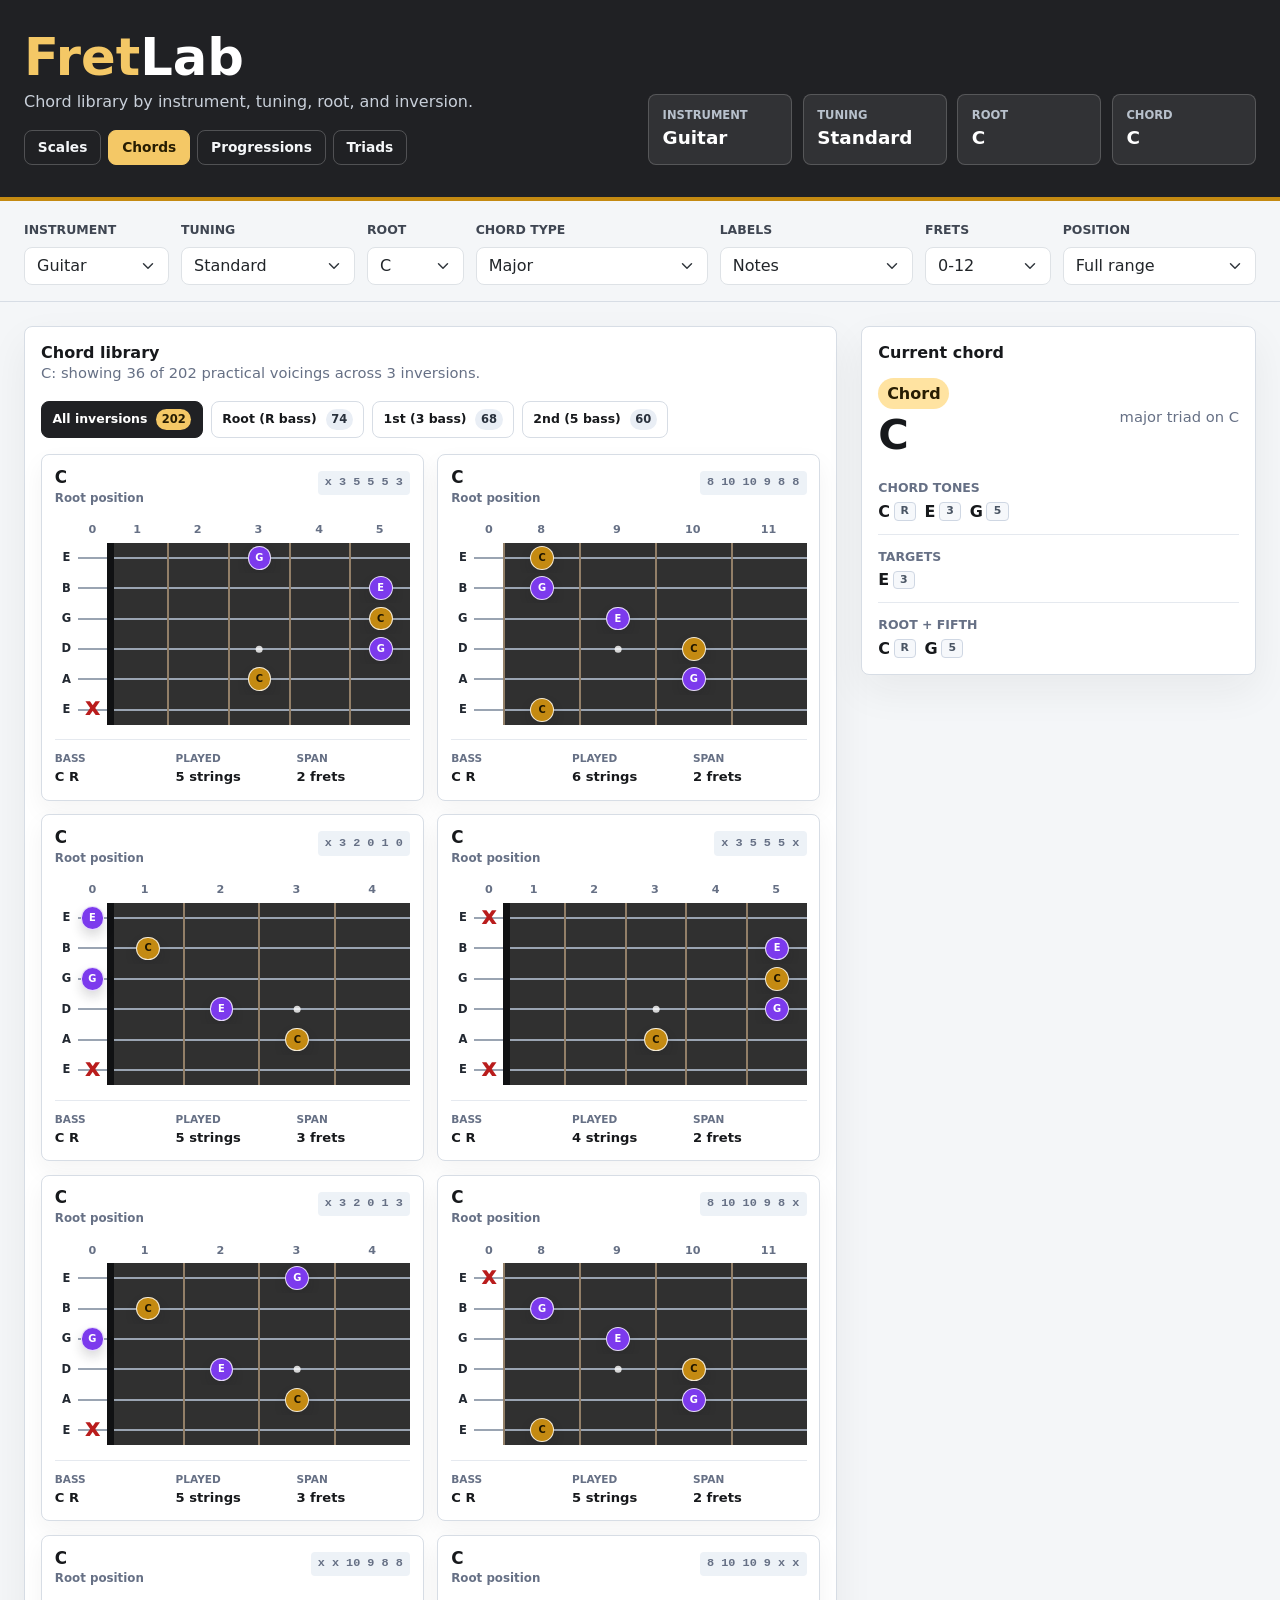
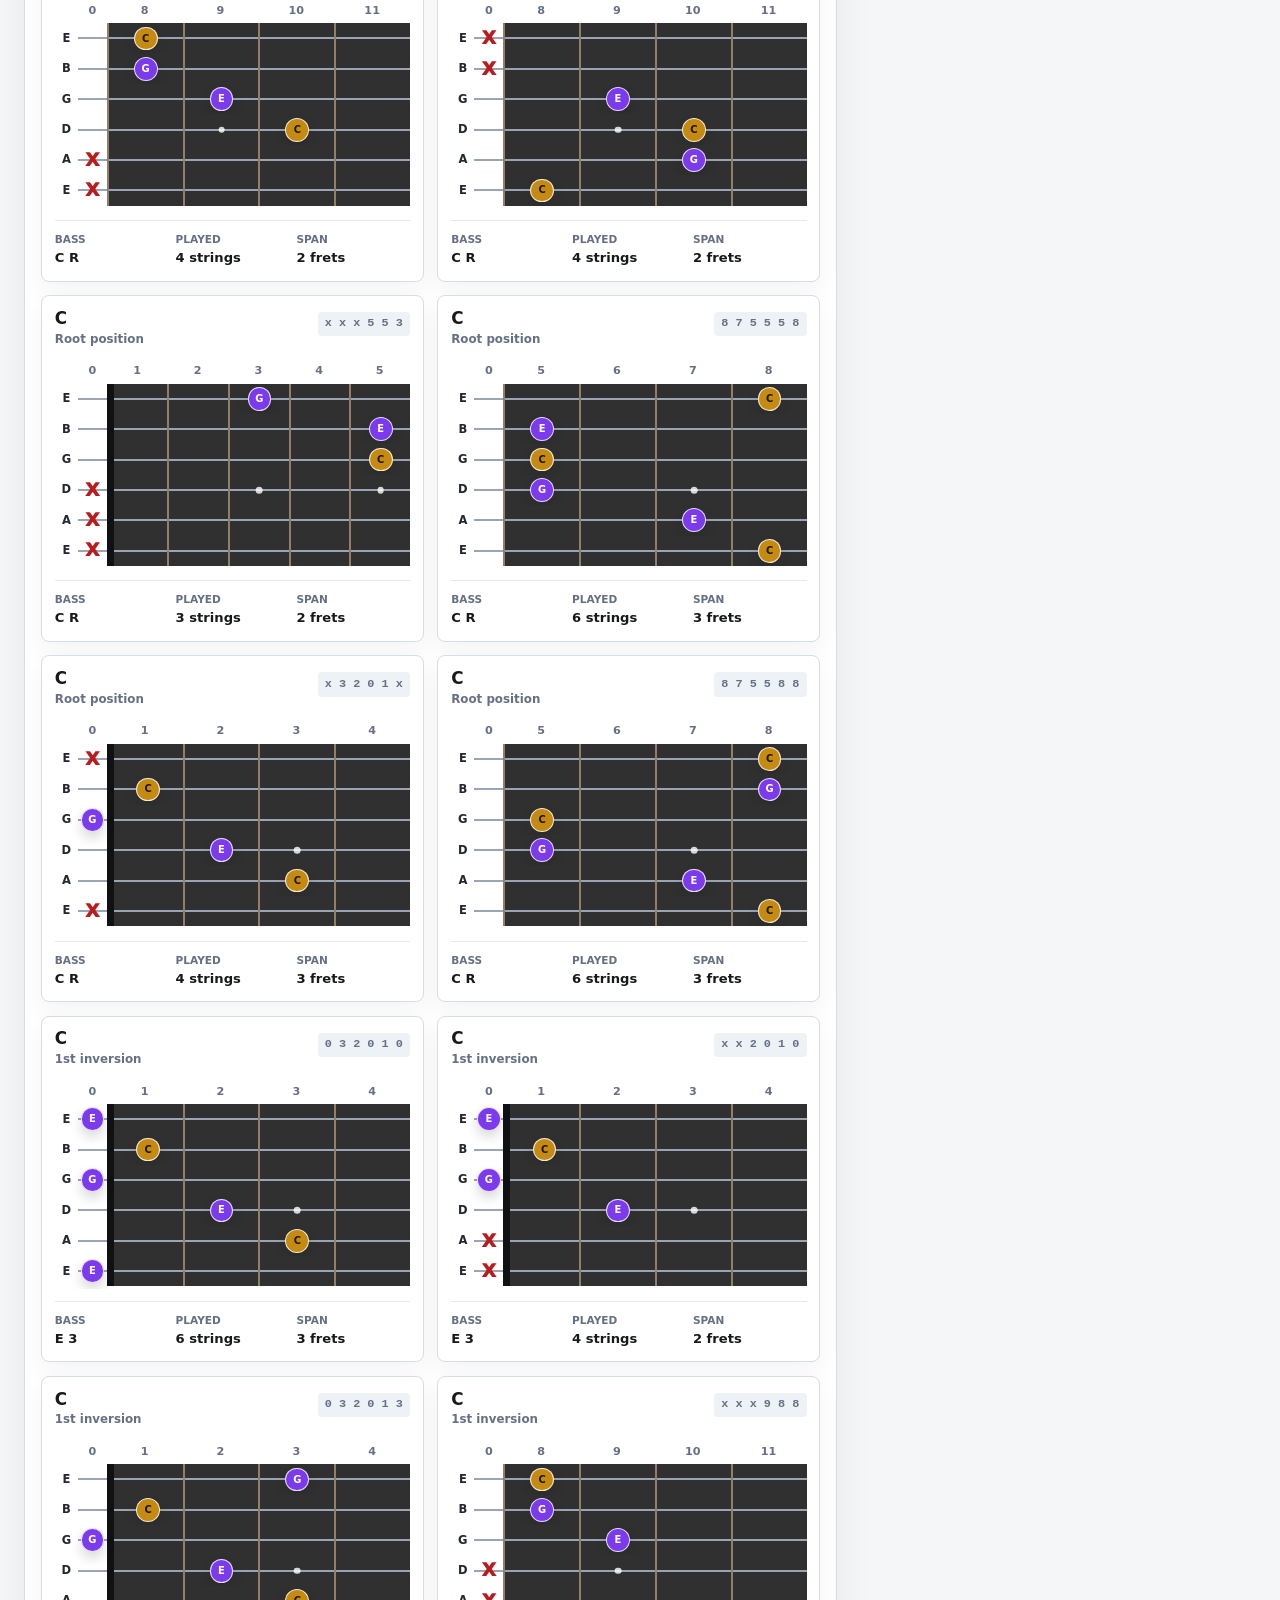
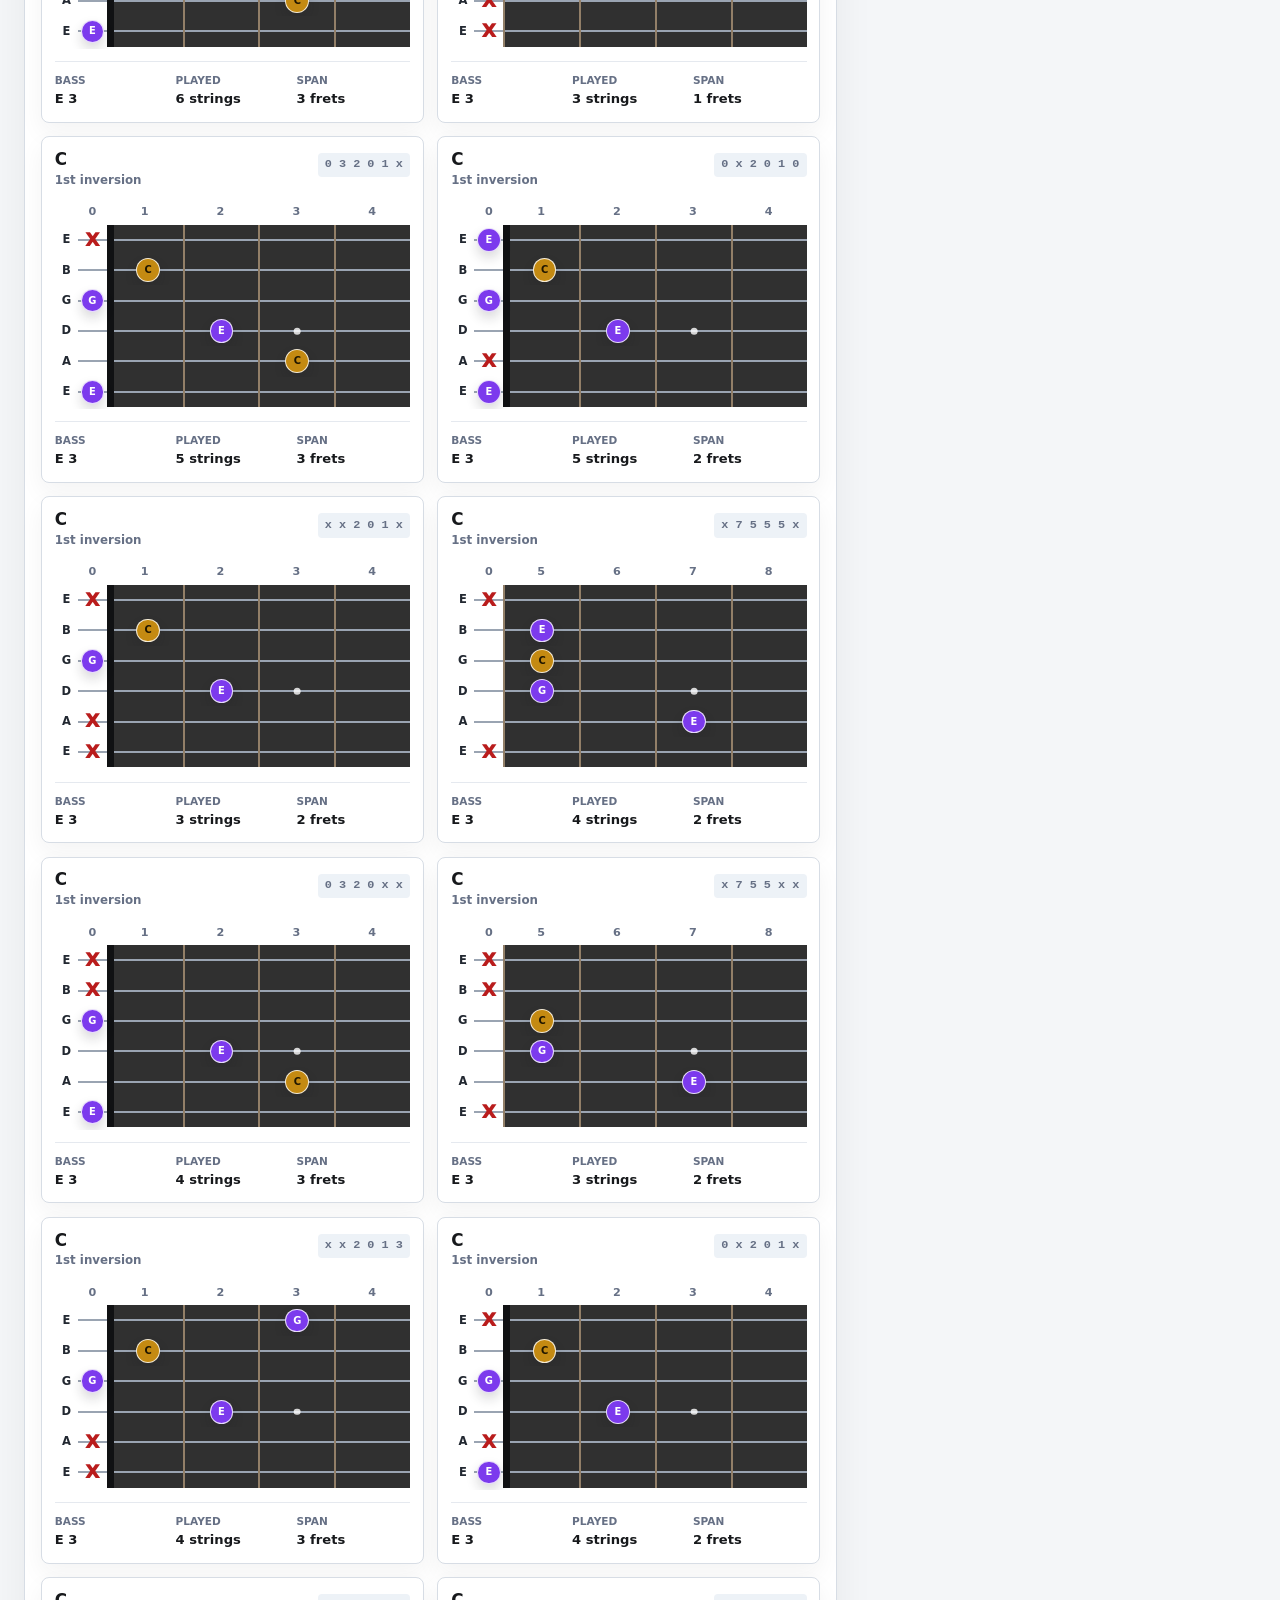
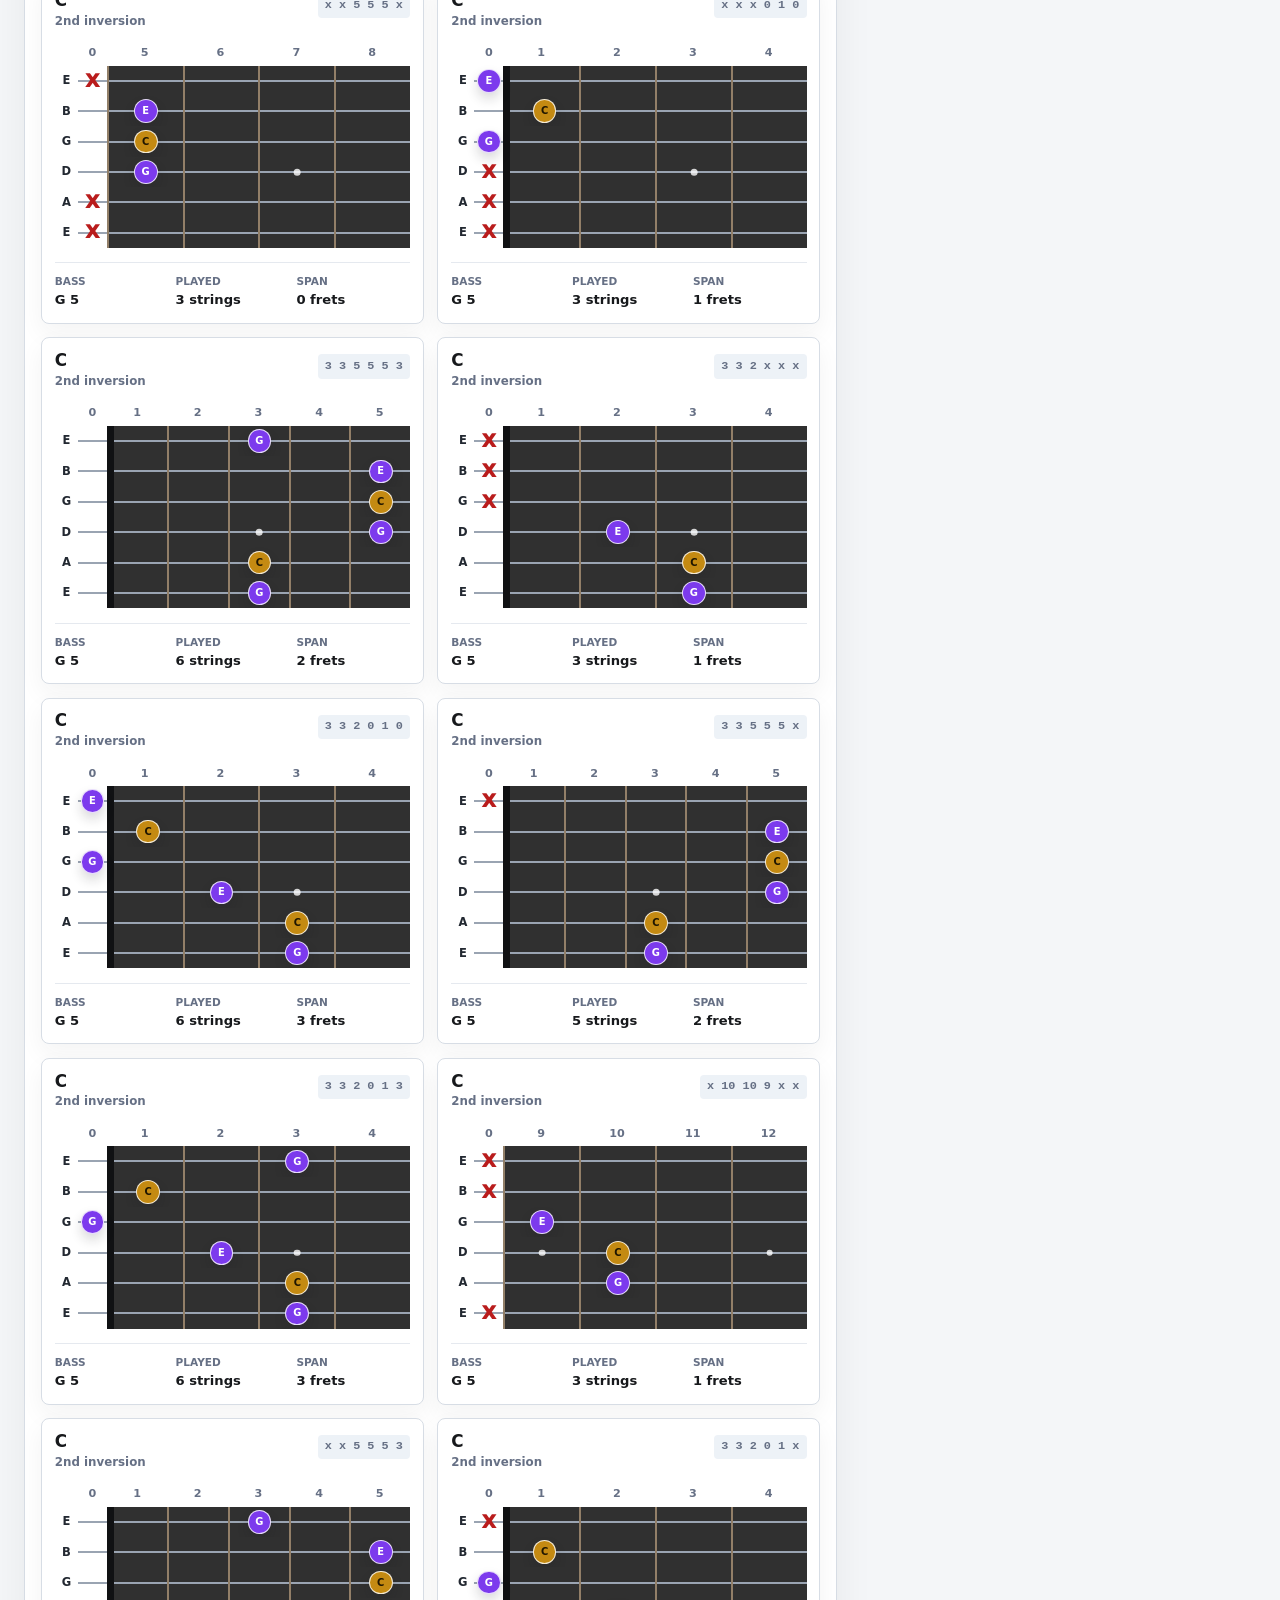
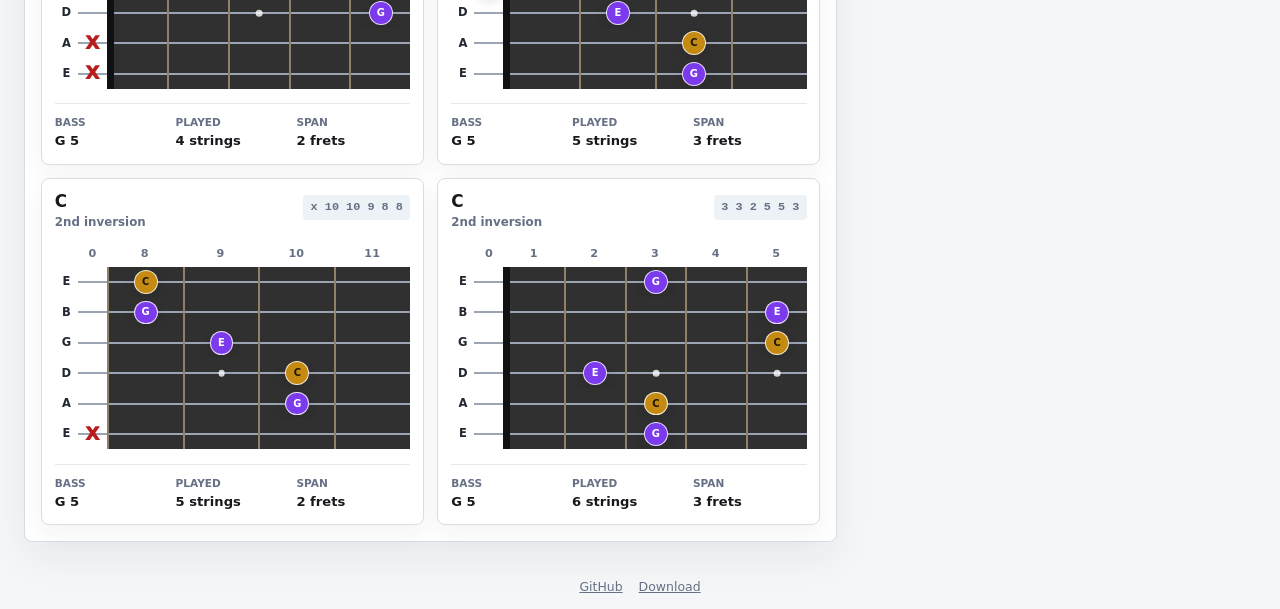
==== chords.html @ 46b72df5 "footers" ====
<!doctype html>
<html lang="en">
  <head>
    <meta charset="utf-8">
    <meta name="viewport" content="width=device-width, initial-scale=1">
    <title>FretLab - Chords</title>
    <link href="assets/bootstrap.min.css" rel="stylesheet">
    <link href="assets/app.css" rel="stylesheet">
  </head>
  <body data-tool="chords">
    <main class="app-shell">
      <header class="app-header">
        <div class="container-fluid px-3 px-lg-4">
          <div class="d-flex flex-column flex-lg-row align-items-lg-end justify-content-between gap-3">
            <div>
              <h1 class="app-title mb-2"><span class="title-accent">Fret</span>Lab</h1>
              <p class="app-subtitle mb-3">Chord library by instrument, tuning, root, and inversion.</p>
              <nav class="tool-nav" aria-label="FretLab tools">
                <a class="tool-nav-link" href="index.html">Scales</a>
                <a class="tool-nav-link is-active" href="chords.html">Chords</a>
                <a class="tool-nav-link" href="progressions.html">Progressions</a>
                <a class="tool-nav-link" href="triads.html">Triads</a>
              </nav>
            </div>
            <div class="session-strip session-strip--chords" aria-label="Current session">
              <div>
                <span class="session-label">Instrument</span>
                <strong id="sessionInstrument">Guitar</strong>
              </div>
              <div>
                <span class="session-label">Tuning</span>
                <strong id="sessionTuning">Standard</strong>
              </div>
              <div>
                <span class="session-label">Root</span>
                <strong id="sessionKey">C</strong>
              </div>
              <div>
                <span class="session-label">Chord</span>
                <strong id="sessionChord">C</strong>
              </div>
            </div>
          </div>
        </div>
      </header>

      <section class="control-bar">
        <div class="container-fluid px-3 px-lg-4">
          <div class="controls-grid">
            <div class="control-field">
              <label for="instrumentSelect" class="form-label">Instrument</label>
              <select id="instrumentSelect" class="form-select"></select>
            </div>
            <div class="control-field">
              <label for="tuningSelect" class="form-label">Tuning</label>
              <select id="tuningSelect" class="form-select"></select>
            </div>
            <div class="control-field">
              <label for="keySelect" class="form-label">Root</label>
              <select id="keySelect" class="form-select"></select>
            </div>
            <div class="control-field control-field--wide">
              <label for="chordQualitySelect" class="form-label">Chord type</label>
              <select id="chordQualitySelect" class="form-select"></select>
            </div>
            <div class="control-field">
              <label for="labelMode" class="form-label">Labels</label>
              <select id="labelMode" class="form-select">
                <option value="notes">Notes</option>
                <option value="intervals">Intervals</option>
              </select>
            </div>
            <div class="control-field">
              <label for="fretCount" class="form-label">Frets</label>
              <select id="fretCount" class="form-select">
                <option value="12">0-12</option>
                <option value="15">0-15</option>
                <option value="17">0-17</option>
                <option value="20">0-20</option>
                <option value="24">0-24</option>
              </select>
            </div>
            <div class="control-field control-field--position">
              <label for="positionSelect" class="form-label">Position</label>
              <select id="positionSelect" class="form-select"></select>
            </div>
          </div>
        </div>
      </section>

      <section class="container-fluid px-3 px-lg-4 py-4">
        <div class="row g-4">
          <div class="col-12 col-xl-8">
            <section class="panel" aria-labelledby="chordLibraryTitle">
              <div class="panel-heading">
                <div>
                  <h2 id="chordLibraryTitle" class="panel-title">Chord library</h2>
                  <p id="chordLibrarySummary" class="panel-copy mb-0"></p>
                </div>
              </div>
              <div id="chordInversionFilters" class="chord-inversion-filters" aria-label="Inversion filter"></div>
              <div id="chordLibraryGrid" class="chord-library-grid"></div>
              <p id="chordLibraryEmpty" class="empty-state mb-0" hidden>No practical voicings found for this selection.</p>
            </section>
          </div>

          <div class="col-12 col-xl-4">
            <section class="panel" aria-labelledby="currentChordTitle">
              <div class="panel-heading">
                <div>
                  <h2 id="currentChordTitle" class="panel-title">Current chord</h2>
                </div>
              </div>
              <div class="current-chord">
                <div>
                  <span id="currentRoman" class="roman-badge">Chord</span>
                  <strong id="currentChordName">C</strong>
                </div>
                <p id="currentChordFunction" class="panel-copy mb-0"></p>
              </div>
              <div class="detail-list mt-4">
                <div>
                  <span>Chord tones</span>
                  <strong id="chordToneList"></strong>
                </div>
                <div>
                  <span>Targets</span>
                  <strong id="targetNoteList"></strong>
                </div>
                <div>
                  <span>Root + fifth</span>
                  <strong id="rootFifthList"></strong>
                </div>
              </div>
            </section>
          </div>
        </div>
      </section>

      <footer class="app-footer">
        <a href="https://github.com/simoz/fretlab">GitHub</a>
        <a href="https://github.com/simoz/fretlab/archive/refs/heads/main.zip" download>Download</a>
      </footer>
    </main>

    <script src="assets/data.js" defer></script>
    <script src="assets/app.js" defer></script>
  </body>
</html>
---- assets/app.css ----
:root {
  --app-bg: #f4f6f8;
  --panel-bg: #ffffff;
  --ink: #17191c;
  --muted: #667085;
  --line: #d7dde5;
  --header: #202124;
  --scale-major: #166534;
  --natural-minor: #6d28d9;
  --harmonic-minor: #be185d;
  --melodic-minor: #0369a1;
  --major: #0f766e;
  --minor: #b9472f;
  --arpeggio: #7c3aed;
  --triad: #0f5f8f;
  --guide: #be123c;
  --target: #c48a12;
  --vocabulary: #2563eb;
  --blend: #255c99;
  --string: #9aa4b2;
  --fret: #b8c0cc;
}

* {
  box-sizing: border-box;
}

body {
  min-width: 320px;
  margin: 0;
  color: var(--ink);
  background: var(--app-bg);
  font-family: system-ui, -apple-system, BlinkMacSystemFont, "Segoe UI", sans-serif;
}

.app-shell {
  display: flex;
  flex-direction: column;
  min-height: 100vh;
}

.app-footer {
  display: flex;
  justify-content: center;
  gap: 1rem;
  margin-top: auto;
  padding: .75rem 1rem;
  color: var(--muted);
  font-size: .78rem;
}

.app-footer a {
  color: inherit;
}

.app-footer a:hover,
.app-footer a:focus {
  color: var(--ink);
}

.app-header {
  color: #fff;
  background: var(--header);
  border-bottom: 4px solid var(--target);
  padding: 2rem 0;
}

.app-title {
  font-size: clamp(2rem, 4vw, 4.25rem);
  font-weight: 800;
  letter-spacing: 0;
  line-height: .98;
}

.title-accent {
  color: #f4c866;
}

.app-subtitle,
.panel-copy {
  color: var(--muted);
}

.app-subtitle {
  max-width: 46rem;
  color: #c9d0da;
  font-size: 1rem;
}

.tool-nav {
  display: flex;
  flex-wrap: wrap;
  gap: .45rem;
}

.tool-nav-link {
  display: inline-flex;
  align-items: center;
  justify-content: center;
  min-height: 2.15rem;
  padding: .35rem .8rem;
  border: 1px solid rgba(255, 255, 255, .22);
  border-radius: 8px;
  color: #f4f6f8;
  font-size: .86rem;
  font-weight: 800;
  text-decoration: none;
}

.tool-nav-link:hover,
.tool-nav-link:focus {
  color: #fff;
  border-color: rgba(255, 255, 255, .42);
  background: rgba(255, 255, 255, .1);
}

.tool-nav-link.is-active {
  color: #271d02;
  border-color: #f4c866;
  background: #f4c866;
}

.session-strip {
  display: grid;
  grid-template-columns: repeat(5, minmax(0, 1fr));
  gap: .65rem;
  width: min(100%, 44rem);
}

.session-strip--compact {
  grid-template-columns: repeat(3, minmax(0, 1fr));
  width: min(100%, 28rem);
}

.session-strip--triads {
  grid-template-columns: repeat(4, minmax(0, 1fr));
  width: min(100%, 36rem);
}

.session-strip--chords {
  grid-template-columns: repeat(4, minmax(0, 1fr));
  width: min(100%, 38rem);
}

.session-strip > div {
  min-width: 0;
  padding: .75rem .85rem;
  border: 1px solid rgba(255, 255, 255, .18);
  border-radius: 8px;
  background: rgba(255, 255, 255, .08);
}

.session-label {
  display: block;
  color: #b8c1cc;
  font-size: .72rem;
  font-weight: 700;
  text-transform: uppercase;
}

.session-strip strong {
  display: block;
  overflow: hidden;
  color: #fff;
  font-size: 1.15rem;
  text-overflow: ellipsis;
  white-space: nowrap;
}

.control-bar {
  position: sticky;
  top: 0;
  z-index: 10;
  padding: 1rem 0;
  background: rgba(244, 246, 248, .96);
  border-bottom: 1px solid var(--line);
  backdrop-filter: blur(8px);
}

.controls-grid {
  display: grid;
  grid-template-columns: repeat(2, minmax(0, 1fr));
  align-items: end;
  gap: .8rem;
}

.control-field {
  min-width: 0;
}

.control-field--family,
.control-field--wide,
.control-field--bar,
.control-field--position {
  grid-column: span 2;
}

.form-label {
  color: #3f4652;
  font-size: .78rem;
  font-weight: 700;
  text-transform: uppercase;
}

.form-select,
.btn {
  border-radius: 8px;
}

.panel {
  border: 1px solid var(--line);
  border-radius: 8px;
  background: var(--panel-bg);
  box-shadow: 0 16px 40px rgba(32, 33, 36, .06);
  padding: 1rem;
}

.panel-heading {
  display: flex;
  align-items: start;
  justify-content: space-between;
  gap: 1rem;
  margin-bottom: 1rem;
}

.panel-title {
  margin: 0;
  font-size: 1rem;
  font-weight: 800;
  letter-spacing: 0;
}

.panel-copy {
  font-size: .92rem;
}

.progression-grid {
  display: grid;
  grid-template-columns: repeat(4, minmax(0, 1fr));
  gap: .55rem;
  padding-bottom: .25rem;
}

.progression-bar {
  display: grid;
  position: relative;
  min-height: 4.9rem;
  width: 100%;
  padding: .75rem 3.1rem .75rem .75rem;
  overflow: visible;
  text-align: left;
  border: 1px solid var(--line);
  border-radius: 8px;
  background: #fff;
  color: var(--ink);
  transition: border-color .15s ease, box-shadow .15s ease, transform .15s ease;
}

.progression-bar:hover,
.progression-bar:focus,
.progression-bar:focus-visible {
  z-index: 4;
  border-color: #8994a3;
  box-shadow: 0 8px 20px rgba(32, 33, 36, .1);
  transform: translateY(-1px);
}

.progression-bar.is-active {
  border-color: var(--target);
  background: #fff8e7;
  box-shadow: inset 0 0 0 2px rgba(196, 138, 18, .25);
}

.bar-number {
  color: var(--muted);
  font-size: .74rem;
  font-weight: 800;
}

.bar-roman {
  align-self: end;
  font-size: .86rem;
  font-weight: 800;
}

.bar-chord {
  align-self: end;
  font-size: 1.3rem;
  font-weight: 850;
}

.chord-tab {
  position: absolute;
  right: .65rem;
  bottom: .55rem;
  display: inline-flex;
  align-self: end;
  z-index: 2;
}

.chord-tab-badge {
  display: inline-flex;
  align-items: center;
  justify-content: center;
  min-width: 2rem;
  min-height: 1.25rem;
  padding: .15rem .35rem;
  border: 1px solid #d9e0ea;
  border-radius: 4px;
  background: #f6f8fb;
  color: var(--muted);
  font-size: .64rem;
  font-weight: 800;
  line-height: 1;
  text-transform: uppercase;
}

.chord-tab-popover {
  position: absolute;
  right: 0;
  bottom: calc(100% + .45rem);
  display: grid;
  gap: .1rem;
  min-width: 6.25rem;
  padding: .55rem .65rem;
  pointer-events: none;
  border: 1px solid #cfd7e3;
  border-radius: 6px;
  background: #fff;
  color: #202124;
  box-shadow: 0 14px 30px rgba(32, 33, 36, .18);
  opacity: 0;
  transform: translateY(.25rem);
  visibility: hidden;
  transition: opacity .12s ease, transform .12s ease, visibility .12s ease;
}

.chord-tab-popover::after {
  position: absolute;
  right: .65rem;
  bottom: -.36rem;
  width: .65rem;
  height: .65rem;
  content: "";
  border-right: 1px solid #cfd7e3;
  border-bottom: 1px solid #cfd7e3;
  background: #fff;
  transform: rotate(45deg);
}

.progression-bar:hover .chord-tab-popover,
.progression-bar:focus .chord-tab-popover,
.progression-bar:focus-visible .chord-tab-popover {
  opacity: 1;
  transform: translateY(0);
  visibility: visible;
}

.tab-standard-line {
  display: flex;
  align-items: center;
  white-space: nowrap;
  font-family: ui-monospace, SFMono-Regular, Menlo, Consolas, monospace;
  font-size: .78rem;
  font-weight: 800;
  line-height: 1.1;
}

.tab-standard-string {
  min-width: 1.1rem;
  color: var(--muted);
}

.tab-standard-staff {
  color: #202124;
}

.fretboard-scroll {
  overflow-x: auto;
  border: 1px solid var(--line);
  border-radius: 8px;
  background: linear-gradient(180deg, #fdfdfd, #f7f9fb);
}

.fretboard {
  --fret-columns: 13;
  --open-column-width: 2.65rem;
  --fret-min-width: 58rem;
  display: grid;
  grid-template-columns: 3.4rem repeat(var(--fret-columns), minmax(4.3rem, 1fr));
  min-width: var(--fret-min-width);
}

.fretboard.has-open-strings {
  grid-template-columns: 3.4rem var(--open-column-width) repeat(var(--fret-columns), minmax(4.3rem, 1fr));
}

.fret-label,
.string-label,
.fret-cell {
  min-width: 0;
}

.fret-label {
  display: grid;
  place-items: center;
  min-height: 2.1rem;
  color: var(--muted);
  font-size: .75rem;
  font-weight: 800;
  border-bottom: 1px solid var(--line);
}

.fret-label-open {
  border-right: 0;
}

.string-label {
  display: grid;
  place-items: center;
  min-height: 3.6rem;
  color: #3d4550;
  font-weight: 800;
  border-right: 1px solid var(--line);
  border-bottom: 1px solid #e2e7ed;
  background: #fff;
}

.fret-cell {
  position: relative;
  display: grid;
  place-items: center;
  min-height: 3.6rem;
  border-left: 2px solid var(--fret);
  border-bottom: 1px solid #e2e7ed;
}

.fret-cell.is-open-string {
  border-left-width: 0;
  border-right: 0;
  background: #fff;
}

.fret-cell.is-nut-adjacent {
  border-left-width: 4px;
  border-left-color: #58606b;
}

.fret-cell::before {
  content: "";
  position: absolute;
  left: 0;
  right: 0;
  top: 50%;
  height: 2px;
  background: var(--string);
  transform: translateY(-50%);
}

.fret-cell.is-open-string .note-marker {
  justify-self: end;
  width: 2.35rem;
  height: 2.35rem;
  margin-right: .22rem;
}

.fret-cell.has-marker::after {
  content: "";
  position: absolute;
  bottom: .25rem;
  width: .42rem;
  height: .42rem;
  border-radius: 50%;
  background: #d6dce5;
}

.fret-cell.fret-marker-12::after {
  box-shadow: 0 -.78rem 0 #d6dce5;
}

.note-marker {
  position: relative;
  z-index: 1;
  display: grid;
  place-items: center;
  width: 2.55rem;
  height: 2.55rem;
  border: 2px solid rgba(255, 255, 255, .76);
  border-radius: 999px;
  color: #fff;
  font-size: .76rem;
  font-weight: 850;
  line-height: 1;
  box-shadow: 0 8px 18px rgba(23, 25, 28, .18);
}

.note-marker.major {
  background: var(--major);
}

.note-marker.scale-major {
  background: var(--scale-major);
}

.note-marker.scale-note {
  background: var(--scale-color, var(--scale-major));
}

.note-marker.natural-minor {
  background: var(--natural-minor);
}

.note-marker.harmonic-minor {
  background: var(--harmonic-minor);
}

.note-marker.melodic-minor {
  background: var(--melodic-minor);
}

.note-marker.minor {
  background: var(--minor);
}

.note-marker.blend {
  background: var(--blend);
}

.note-marker.arpeggio {
  background: var(--arpeggio);
}

.note-marker.triad {
  background: var(--triad);
}

.note-marker.guide {
  background: var(--guide);
}

.note-marker.target {
  background: var(--target);
  color: #1f1600;
}

.note-marker.vocabulary {
  background: var(--vocabulary);
}

.note-marker.root-fifth {
  background: #475569;
}

.note-marker.root {
  outline: 3px solid rgba(23, 25, 28, .18);
}

.layer-grid,
.vocabulary-grid {
  display: grid;
  grid-template-columns: repeat(2, minmax(0, 1fr));
  gap: .65rem;
}

.layer-button {
  display: flex;
  align-items: center;
  justify-content: flex-start;
  gap: .5rem;
  min-height: 2.75rem;
  white-space: normal;
}

.layer-dot {
  flex: 0 0 auto;
  width: .78rem;
  height: .78rem;
  border-radius: 50%;
}

.layer-dot.major {
  background: var(--major);
}

.layer-dot.scale-major {
  background: var(--scale-major);
}

.layer-dot.scale-note {
  background: var(--scale-color, var(--scale-major));
}

.layer-dot.natural-minor {
  background: var(--natural-minor);
}

.layer-dot.harmonic-minor {
  background: var(--harmonic-minor);
}

.layer-dot.melodic-minor {
  background: var(--melodic-minor);
}

.layer-dot.minor {
  background: var(--minor);
}

.layer-dot.arpeggio {
  background: var(--arpeggio);
}

.layer-dot.triad {
  background: var(--triad);
}

.layer-dot.guide {
  background: var(--guide);
}

.layer-dot.target {
  background: var(--target);
}

.layer-dot.root-fifth {
  background: #475569;
}

.layer-dot.vocabulary {
  background: var(--vocabulary);
}

.scale-layer-group-title {
  grid-column: 1 / -1;
  margin-top: .35rem;
  color: var(--muted);
  font-size: .72rem;
  font-weight: 850;
  text-transform: uppercase;
}

.scale-layer-group-title:first-child {
  margin-top: 0;
}

.vocabulary-actions {
  display: flex;
  flex-wrap: wrap;
  gap: .5rem;
}

.vocabulary-grid .layer-button {
  position: relative;
}

.vocabulary-grid .layer-button.is-suggested {
  border-color: #b98a24;
  background: #fff8e7;
  color: #231a05;
}

.suggestion-badge {
  margin-left: auto;
  padding: .1rem .35rem;
  border-radius: 999px;
  background: #f4c866;
  color: #231a05;
  font-size: .65rem;
  font-weight: 850;
  text-transform: uppercase;
}

.current-chord {
  display: flex;
  align-items: center;
  justify-content: space-between;
  gap: 1rem;
}

.current-chord strong {
  display: block;
  margin-top: .3rem;
  font-size: 2.6rem;
  line-height: 1;
  overflow-wrap: anywhere;
}

.roman-badge {
  display: inline-flex;
  align-items: center;
  min-height: 1.8rem;
  padding: .2rem .55rem;
  border-radius: 999px;
  color: #281d03;
  background: #ffe3a1;
  font-weight: 850;
}

.detail-list {
  display: grid;
  gap: .8rem;
}

.detail-list > div {
  display: grid;
  gap: .25rem;
  padding-bottom: .8rem;
  border-bottom: 1px solid #e5e9ef;
}

.detail-list > div:last-child {
  padding-bottom: 0;
  border-bottom: 0;
}

.detail-list > .scale-family-heading {
  padding-bottom: 0;
  border-bottom: 0;
  color: var(--muted);
  font-size: .78rem;
  font-weight: 850;
  text-transform: uppercase;
}

.detail-list span {
  color: var(--muted);
  font-size: .78rem;
  font-weight: 800;
  text-transform: uppercase;
}

.detail-list strong {
  color: var(--ink);
  font-size: .98rem;
  line-height: 1.45;
}

.detail-list .tone-list {
  display: flex;
  flex-wrap: wrap;
  align-items: center;
  gap: .38rem .55rem;
  line-height: 1.2;
}

.detail-list .tone-pair {
  display: inline-flex;
  align-items: center;
  gap: .22rem;
  color: var(--ink);
  font-size: .98rem;
  font-weight: 850;
  text-transform: none;
}

.detail-list .tone-note {
  color: var(--ink);
  font-size: 1rem;
  font-weight: 900;
  text-transform: none;
}

.detail-list .tone-role {
  display: inline-grid;
  place-items: center;
  min-width: 1.38rem;
  min-height: 1.18rem;
  padding: 0 .28rem;
  border: 1px solid #cfd7e3;
  border-radius: 4px;
  background: #f6f8fb;
  color: #4a5564;
  font-size: .68rem;
  font-weight: 900;
  line-height: 1;
  text-transform: none;
}

.detail-list-compact {
  gap: .55rem;
}

.detail-list-compact > div {
  padding-bottom: 0;
  border-bottom: 0;
}

.empty-state {
  padding: 1rem;
  border: 1px dashed #cfd7e3;
  border-radius: 8px;
  color: var(--muted);
  background: #f8fafc;
  font-weight: 700;
}

.chord-inversion-filters {
  display: flex;
  flex-wrap: wrap;
  gap: .5rem;
  margin-bottom: 1rem;
}

.chord-inversion-button {
  display: inline-flex;
  align-items: center;
  justify-content: space-between;
  gap: .55rem;
  min-height: 2.35rem;
  padding: .35rem .65rem;
  border: 1px solid var(--line);
  border-radius: 8px;
  background: #fff;
  color: var(--ink);
  font-size: .78rem;
  font-weight: 850;
}

.chord-inversion-button:hover,
.chord-inversion-button:focus {
  border-color: #8c96a5;
  background: #f7f9fb;
}

.chord-inversion-button.is-active {
  border-color: var(--header);
  background: var(--header);
  color: #fff;
}

.chord-inversion-button strong {
  display: inline-grid;
  place-items: center;
  min-width: 1.65rem;
  min-height: 1.35rem;
  padding: 0 .35rem;
  border-radius: 999px;
  background: #e9eef5;
  color: #29313d;
  font-size: .72rem;
}

.chord-inversion-button.is-active strong {
  background: #f4c866;
  color: #271d02;
}

.chord-library-grid {
  display: grid;
  grid-template-columns: repeat(auto-fit, minmax(min(100%, 21rem), 1fr));
  gap: .85rem;
  align-items: start;
}

.chord-card {
  min-width: 0;
  padding: .8rem;
  border: 1px solid var(--line);
  border-radius: 8px;
  background: #fff;
  box-shadow: 0 10px 24px rgba(32, 33, 36, .05);
}

.chord-card-heading {
  display: flex;
  align-items: start;
  justify-content: space-between;
  gap: .65rem;
}

.chord-card-heading strong,
.chord-card-heading span {
  display: block;
}

.chord-card-heading strong {
  font-size: 1.05rem;
  font-weight: 900;
  line-height: 1.1;
}

.chord-card-heading span {
  margin-top: .2rem;
  color: var(--muted);
  font-size: .74rem;
  font-weight: 800;
}

.shape-badge {
  flex: 0 0 auto;
  padding: .2rem .45rem;
  border-radius: 4px;
  background: #edf2f7;
  color: #29313d;
  font-family: ui-monospace, SFMono-Regular, Menlo, Consolas, monospace;
  font-size: .72rem;
  font-weight: 850;
  white-space: nowrap;
}

.chord-diagram {
  --fret-count: 4;
  --string-label-width: 1.45rem;
  --status-width: 1.8rem;
  display: grid;
  gap: .25rem;
  margin: .85rem 0 .75rem;
  overflow-x: auto;
  padding-bottom: .15rem;
}

.chord-diagram-header,
.chord-diagram-row {
  display: grid;
  grid-template-columns: var(--string-label-width) var(--status-width) repeat(var(--fret-count), minmax(2.25rem, 1fr));
  gap: 0;
  min-width: min-content;
  align-items: center;
}

.chord-diagram-header span {
  display: grid;
  place-items: center;
  min-height: 1.1rem;
  color: var(--muted);
  font-size: .7rem;
  font-weight: 900;
  line-height: 1;
}

.chord-diagram-rows {
  display: grid;
  border-radius: 4px;
}

.diagram-string-label {
  display: grid;
  place-items: center;
  min-height: 1.9rem;
  color: #222831;
  font-size: .72rem;
  font-weight: 850;
}

.diagram-status-cell,
.diagram-cell {
  position: relative;
  display: grid;
  place-items: center;
  min-width: 0;
  min-height: 1.9rem;
}

.diagram-status-cell {
  background: #fff;
}

.diagram-cell {
  position: relative;
  overflow: hidden;
  border-left: 2px solid #927f68;
  background: #303030;
}

.diagram-cell.is-nut-adjacent {
  border-left-width: .48rem;
  border-left-color: #101113;
}

.diagram-status-cell::before,
.diagram-cell::before {
  position: absolute;
  top: 50%;
  left: 0;
  right: 0;
  height: 2px;
  content: "";
  background: var(--string);
  transform: translateY(-50%);
}

.diagram-cell.has-marker::after {
  position: absolute;
  top: 50%;
  left: 50%;
  width: .42rem;
  height: .42rem;
  content: "";
  border-radius: 999px;
  background: rgba(255, 255, 255, .8);
  transform: translate(-50%, -50%);
}

.diagram-dot {
  z-index: 1;
  display: grid;
  place-items: center;
  width: 1.48rem;
  height: 1.48rem;
  border: 1px solid rgba(255, 255, 255, .82);
  border-radius: 999px;
  background: var(--arpeggio);
  color: #fff;
  font-size: .62rem;
  font-weight: 900;
  line-height: 1;
  box-shadow: 0 6px 12px rgba(23, 25, 28, .16);
}

.diagram-dot.root {
  background: var(--target);
  color: #1f1600;
}

.diagram-mute {
  position: relative;
  z-index: 1;
  color: #b91c1c;
  font-size: 1.15rem;
  font-weight: 950;
  line-height: 1;
  text-transform: uppercase;
}

.chord-card-meta {
  display: grid;
  grid-template-columns: repeat(3, minmax(0, 1fr));
  gap: .45rem;
  padding-top: .7rem;
  border-top: 1px solid #e5e9ef;
}

.chord-card-meta div {
  min-width: 0;
}

.chord-card-meta span {
  display: block;
  color: var(--muted);
  font-size: .66rem;
  font-weight: 850;
  text-transform: uppercase;
}

.chord-card-meta strong {
  display: block;
  overflow: hidden;
  color: var(--ink);
  font-size: .82rem;
  font-weight: 850;
  text-overflow: ellipsis;
  white-space: nowrap;
}

@media (min-width: 768px) {
  .controls-grid {
    grid-template-columns: repeat(4, minmax(0, 1fr));
  }

  .control-field--family,
  .control-field--wide,
  .control-field--bar,
  .control-field--position {
    grid-column: span 2;
  }
}

@media (min-width: 1200px) {
  .controls-grid {
    grid-template-columns:
      minmax(5rem, .7fr)
      minmax(7rem, .9fr)
      minmax(4.25rem, .5fr)
      minmax(7.5rem, 1fr)
      minmax(11rem, 1.7fr)
      minmax(8.5rem, 1.25fr)
      minmax(5.5rem, .65fr)
      minmax(5.75rem, .65fr)
      minmax(7.5rem, .9fr);
    gap: .75rem;
  }

  .control-field--family,
  .control-field--wide,
  .control-field--bar,
  .control-field--position {
    grid-column: auto;
  }

  body[data-tool="chords"] .controls-grid {
    grid-template-columns:
      minmax(5.75rem, .75fr)
      minmax(7.5rem, .9fr)
      minmax(4.25rem, .5fr)
      minmax(9rem, 1.2fr)
      minmax(8.5rem, 1fr)
      minmax(6rem, .65fr)
      minmax(8.75rem, 1fr);
  }
}

@media (max-width: 767.98px) {
  .app-header {
    padding: 1.35rem 0;
  }

  .session-strip {
    grid-template-columns: 1fr;
  }

  .progression-grid {
    grid-template-columns: repeat(2, minmax(0, 1fr));
  }

  .panel {
    padding: .85rem;
  }

  .layer-grid,
  .vocabulary-grid {
    grid-template-columns: 1fr;
  }
}

@media (min-width: 1500px) {
  .progression-grid {
    grid-template-columns: repeat(6, minmax(0, 1fr));
  }
}
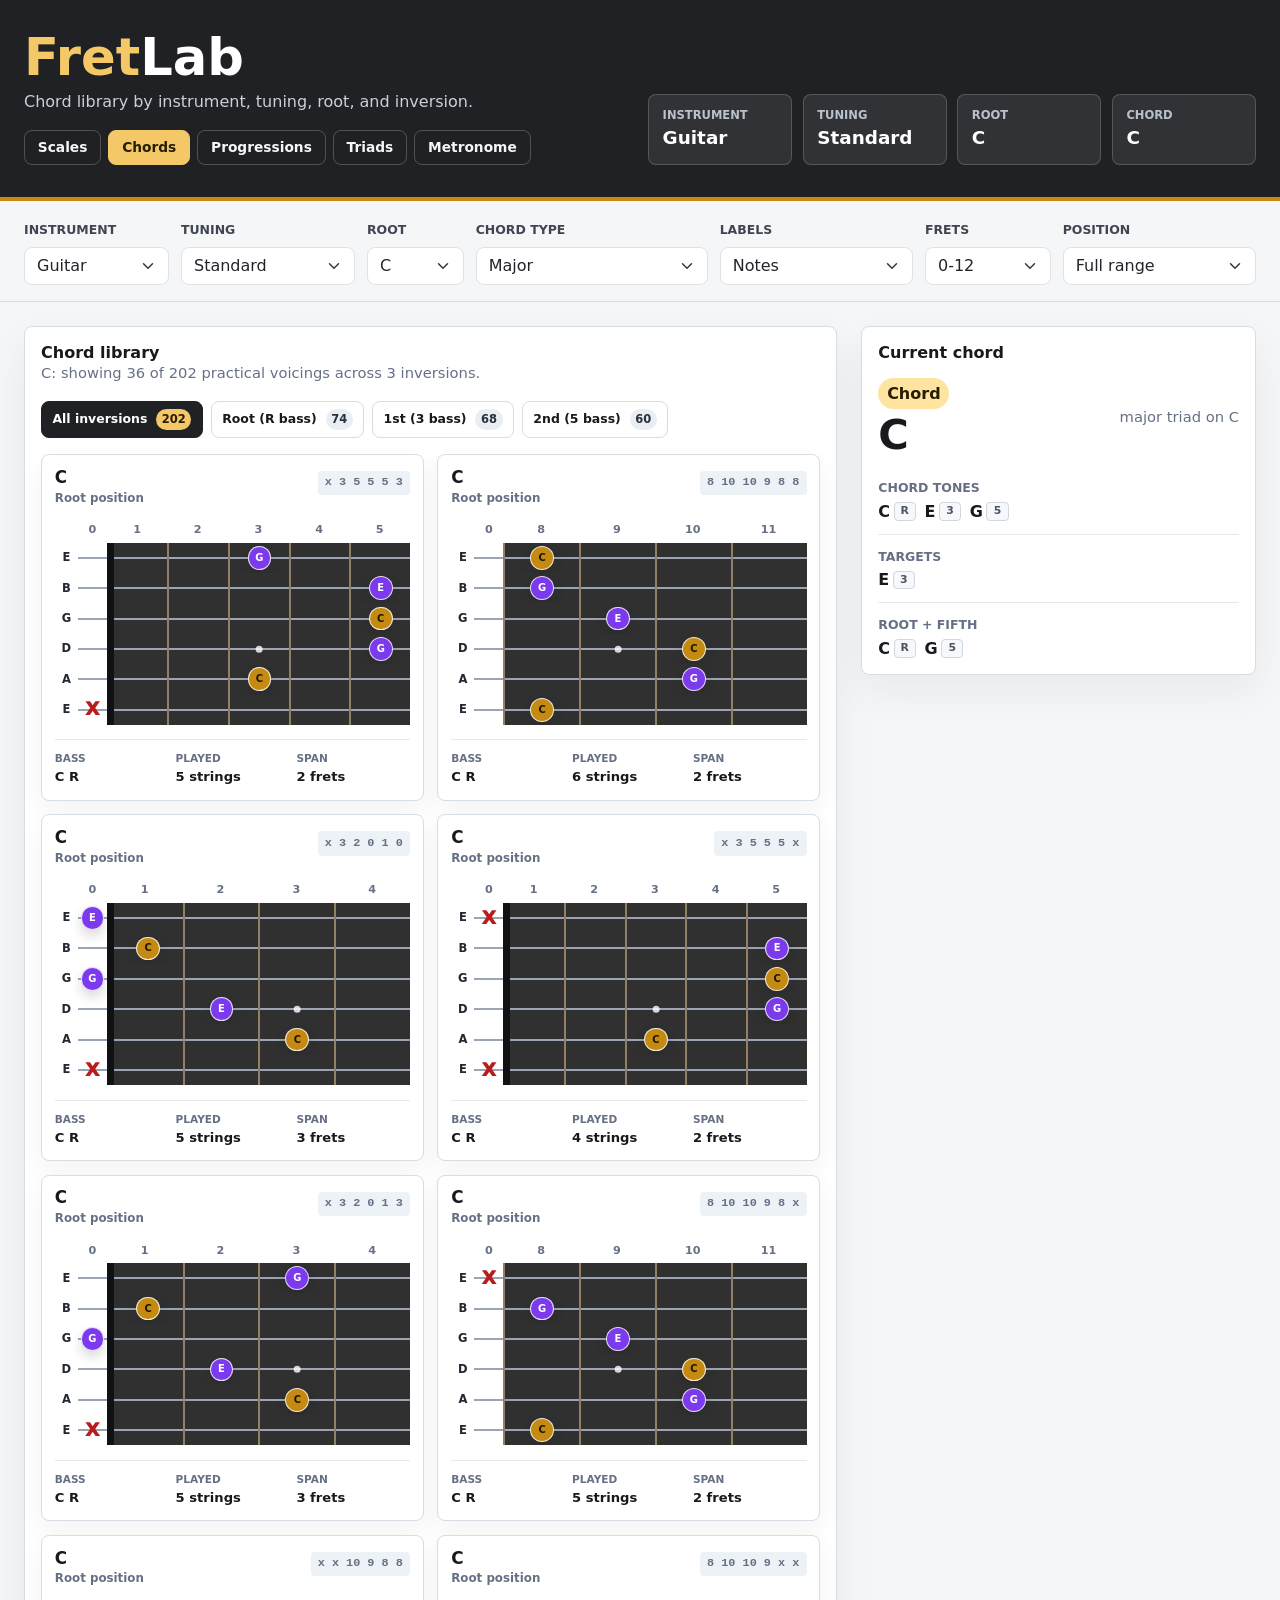
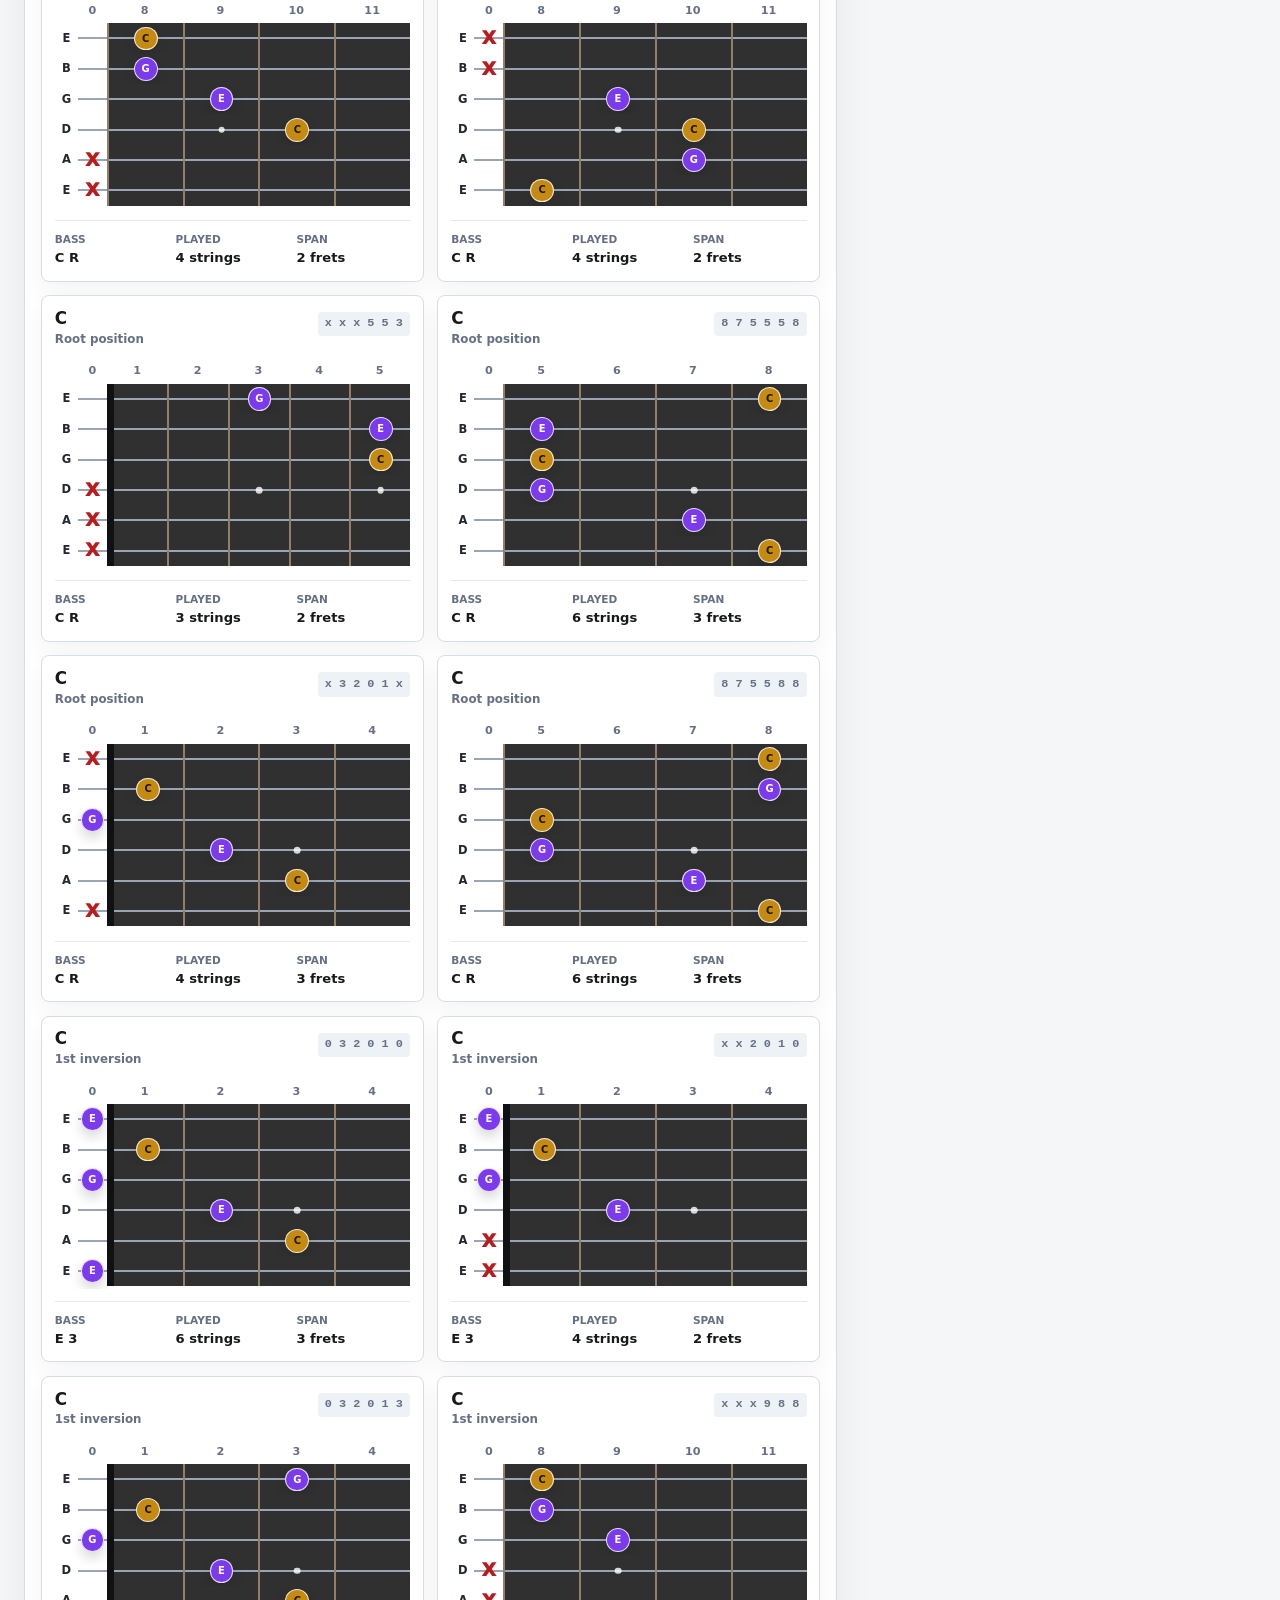
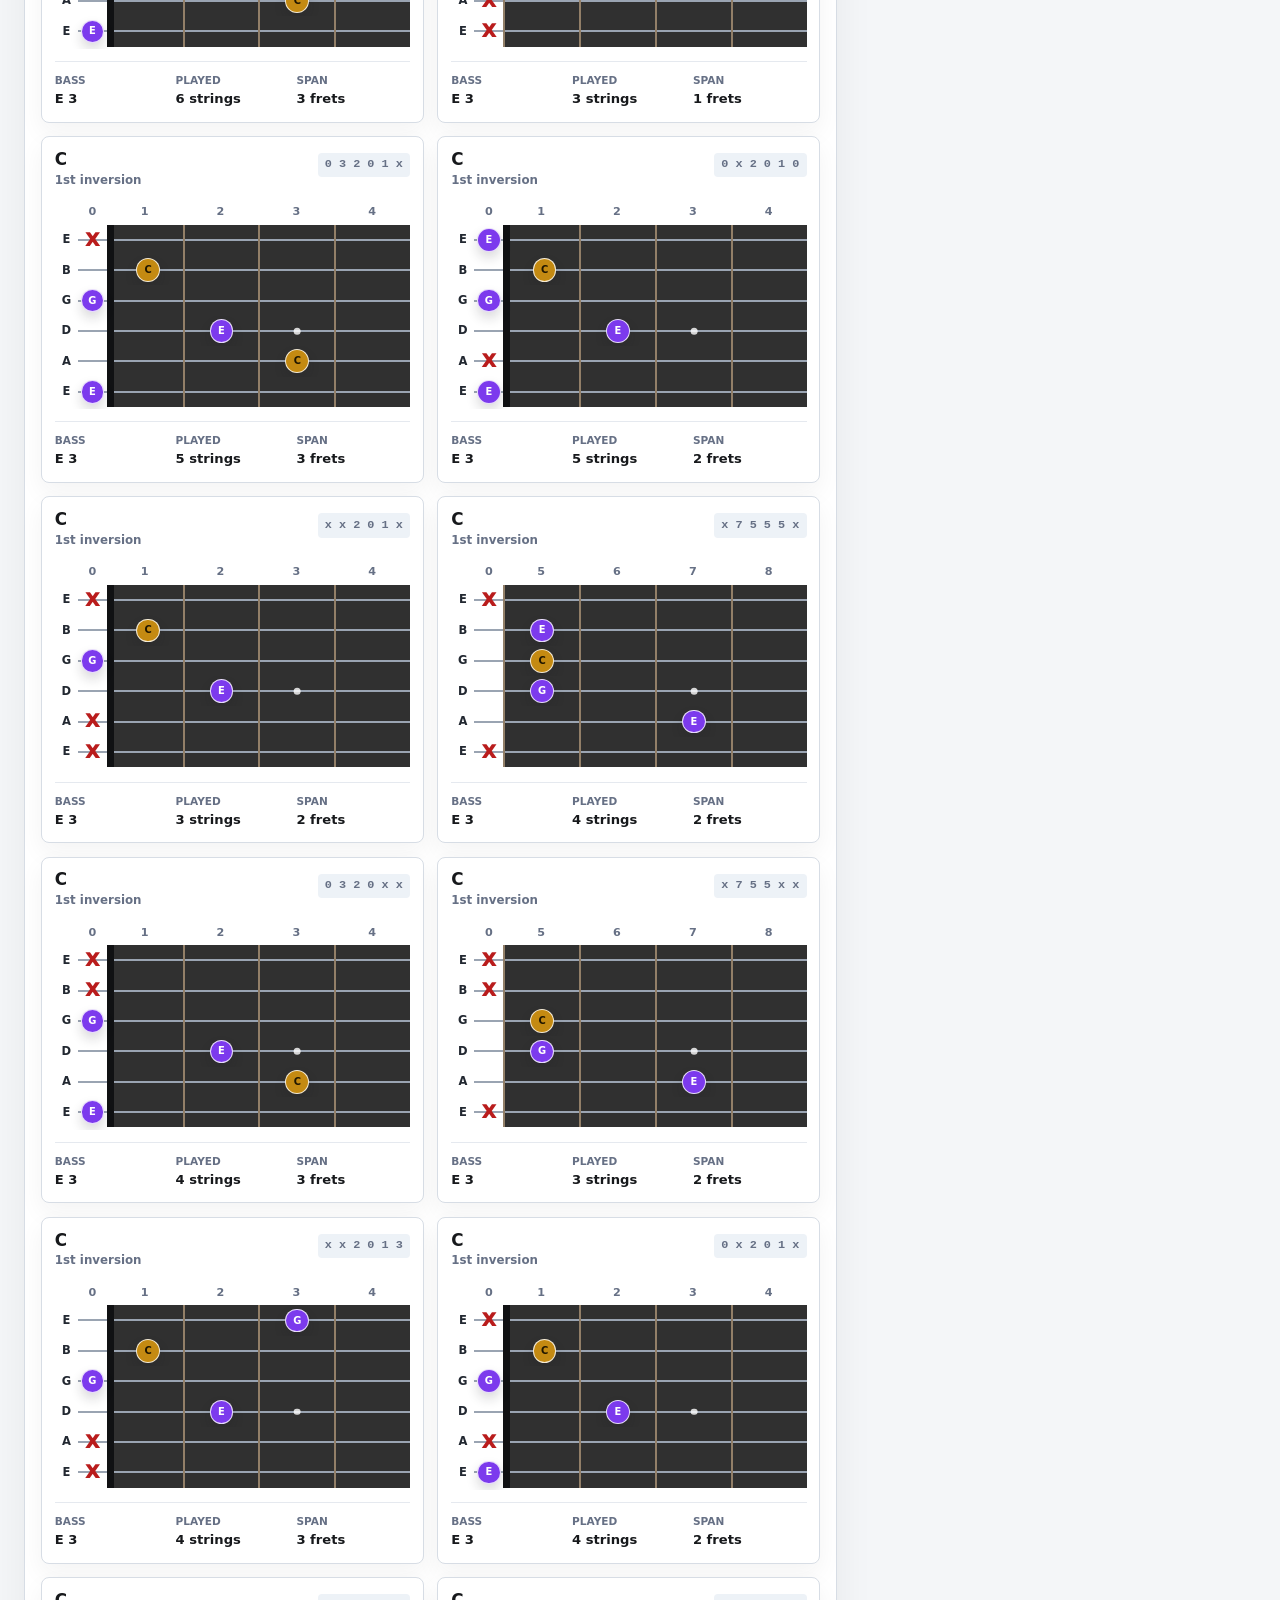
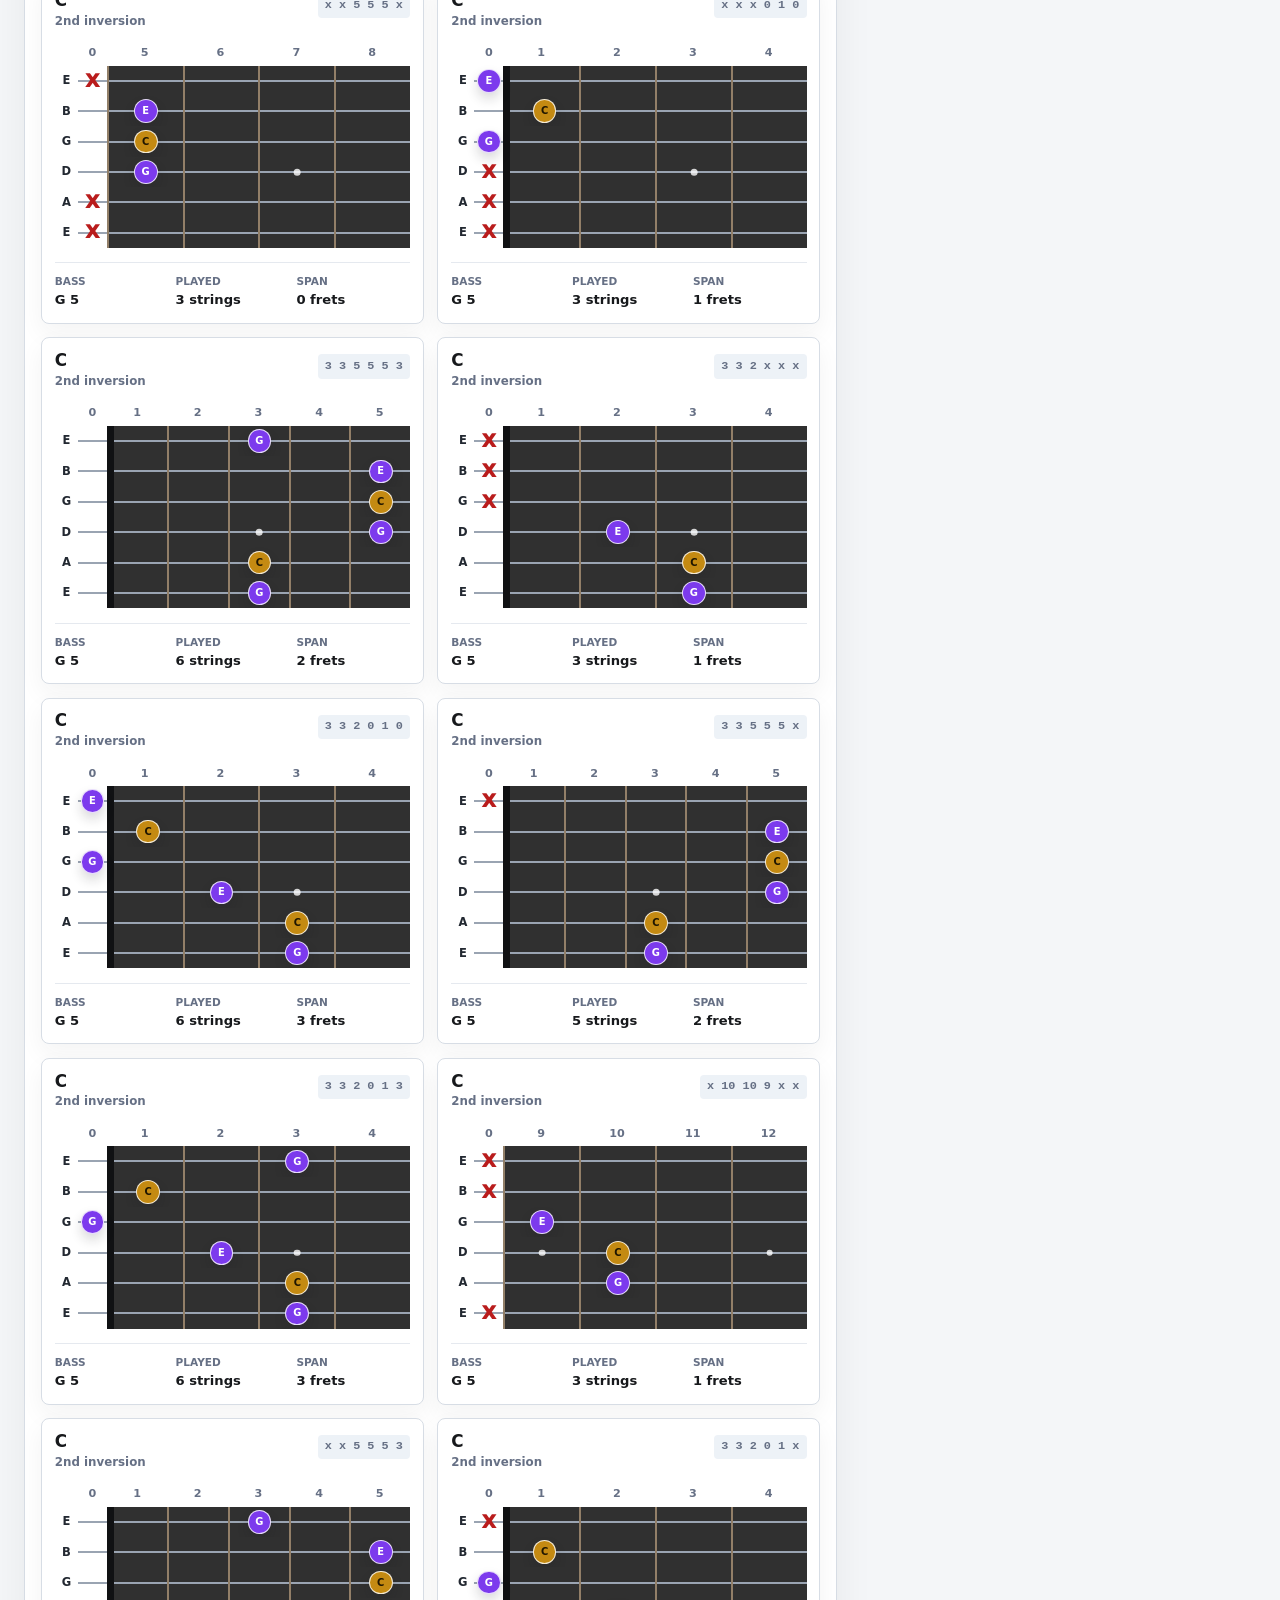
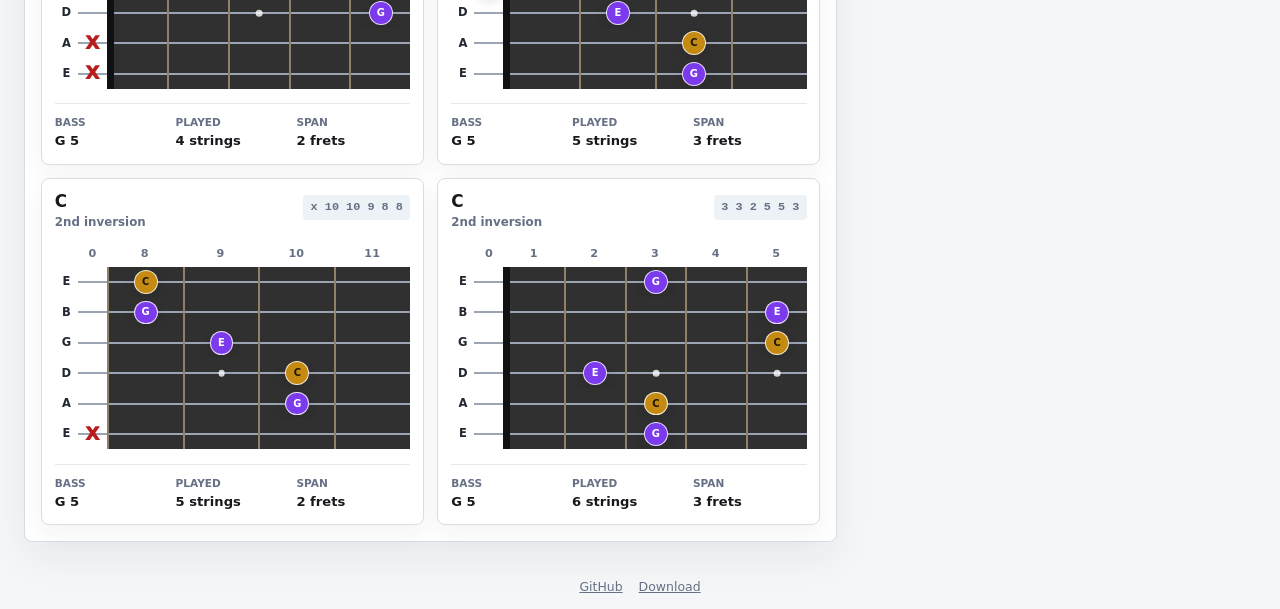
==== commit a63cc643: "Add interactive metronome tool" ====
--- a/chords.html
+++ b/chords.html
@@ -20,6 +20,7 @@
                 <a class="tool-nav-link is-active" href="chords.html">Chords</a>
                 <a class="tool-nav-link" href="progressions.html">Progressions</a>
                 <a class="tool-nav-link" href="triads.html">Triads</a>
+                <a class="tool-nav-link" href="metronome.html">Metronome</a>
               </nav>
             </div>
             <div class="session-strip session-strip--chords" aria-label="Current session">
--- a/assets/app.css
+++ b/assets/app.css
@@ -1052,6 +1052,112 @@
   white-space: nowrap;
 }
 
+.metronome-panel {
+  width: min(100%, 48rem);
+  margin: 0 auto;
+  padding: clamp(1.25rem, 4vw, 2.5rem);
+}
+
+.metronome-display {
+  display: flex;
+  align-items: baseline;
+  justify-content: center;
+  gap: .65rem;
+  margin: 1rem 0;
+}
+
+.metronome-display output {
+  font-size: clamp(4.5rem, 15vw, 8rem);
+  font-weight: 850;
+  letter-spacing: -.06em;
+  line-height: 1;
+}
+
+.metronome-display span {
+  color: var(--muted);
+  font-size: .85rem;
+  font-weight: 850;
+  text-transform: uppercase;
+}
+
+.beat-indicators {
+  display: flex;
+  align-items: center;
+  justify-content: center;
+  min-height: 2.75rem;
+  gap: .75rem;
+  margin: 1.5rem 0 2rem;
+}
+
+.beat-indicator {
+  width: 1rem;
+  height: 1rem;
+  border: 2px solid #aab3bf;
+  border-radius: 999px;
+  background: #fff;
+  transition: background .06s ease, border-color .06s ease, transform .06s ease;
+}
+
+.beat-indicator.is-accent {
+  width: 1.25rem;
+  height: 1.25rem;
+  border-color: var(--target);
+}
+
+.beat-indicator.is-active {
+  border-color: var(--ink);
+  background: var(--ink);
+  transform: scale(1.35);
+}
+
+.beat-indicator.is-accent.is-active {
+  border-color: var(--target);
+  background: var(--target);
+}
+
+.metronome-controls {
+  display: grid;
+  grid-template-columns: auto minmax(0, 1fr) auto;
+  align-items: center;
+  gap: 1rem;
+}
+
+.tempo-step {
+  width: 2.75rem;
+  height: 2.75rem;
+  padding: 0;
+  font-size: 1.5rem;
+  line-height: 1;
+}
+
+.metronome-settings {
+  display: grid;
+  grid-template-columns: repeat(3, minmax(0, 1fr));
+  align-items: end;
+  gap: 1rem;
+  margin-top: 2rem;
+}
+
+.metronome-accent-field {
+  padding-bottom: .45rem;
+}
+
+.metronome-accent-field .form-label {
+  display: block;
+}
+
+.metronome-actions {
+  display: grid;
+  grid-template-columns: 2fr 1fr;
+  gap: .75rem;
+  margin-top: 2rem;
+}
+
+.metronome-actions .btn {
+  min-height: 3.25rem;
+  font-weight: 800;
+}
+
 @media (min-width: 768px) {
   .controls-grid {
     grid-template-columns: repeat(4, minmax(0, 1fr));
@@ -1120,6 +1226,14 @@
   .vocabulary-grid {
     grid-template-columns: 1fr;
   }
+
+  .metronome-settings {
+    grid-template-columns: 1fr;
+  }
+
+  .metronome-actions {
+    grid-template-columns: 1fr;
+  }
 }
 
 @media (min-width: 1500px) {
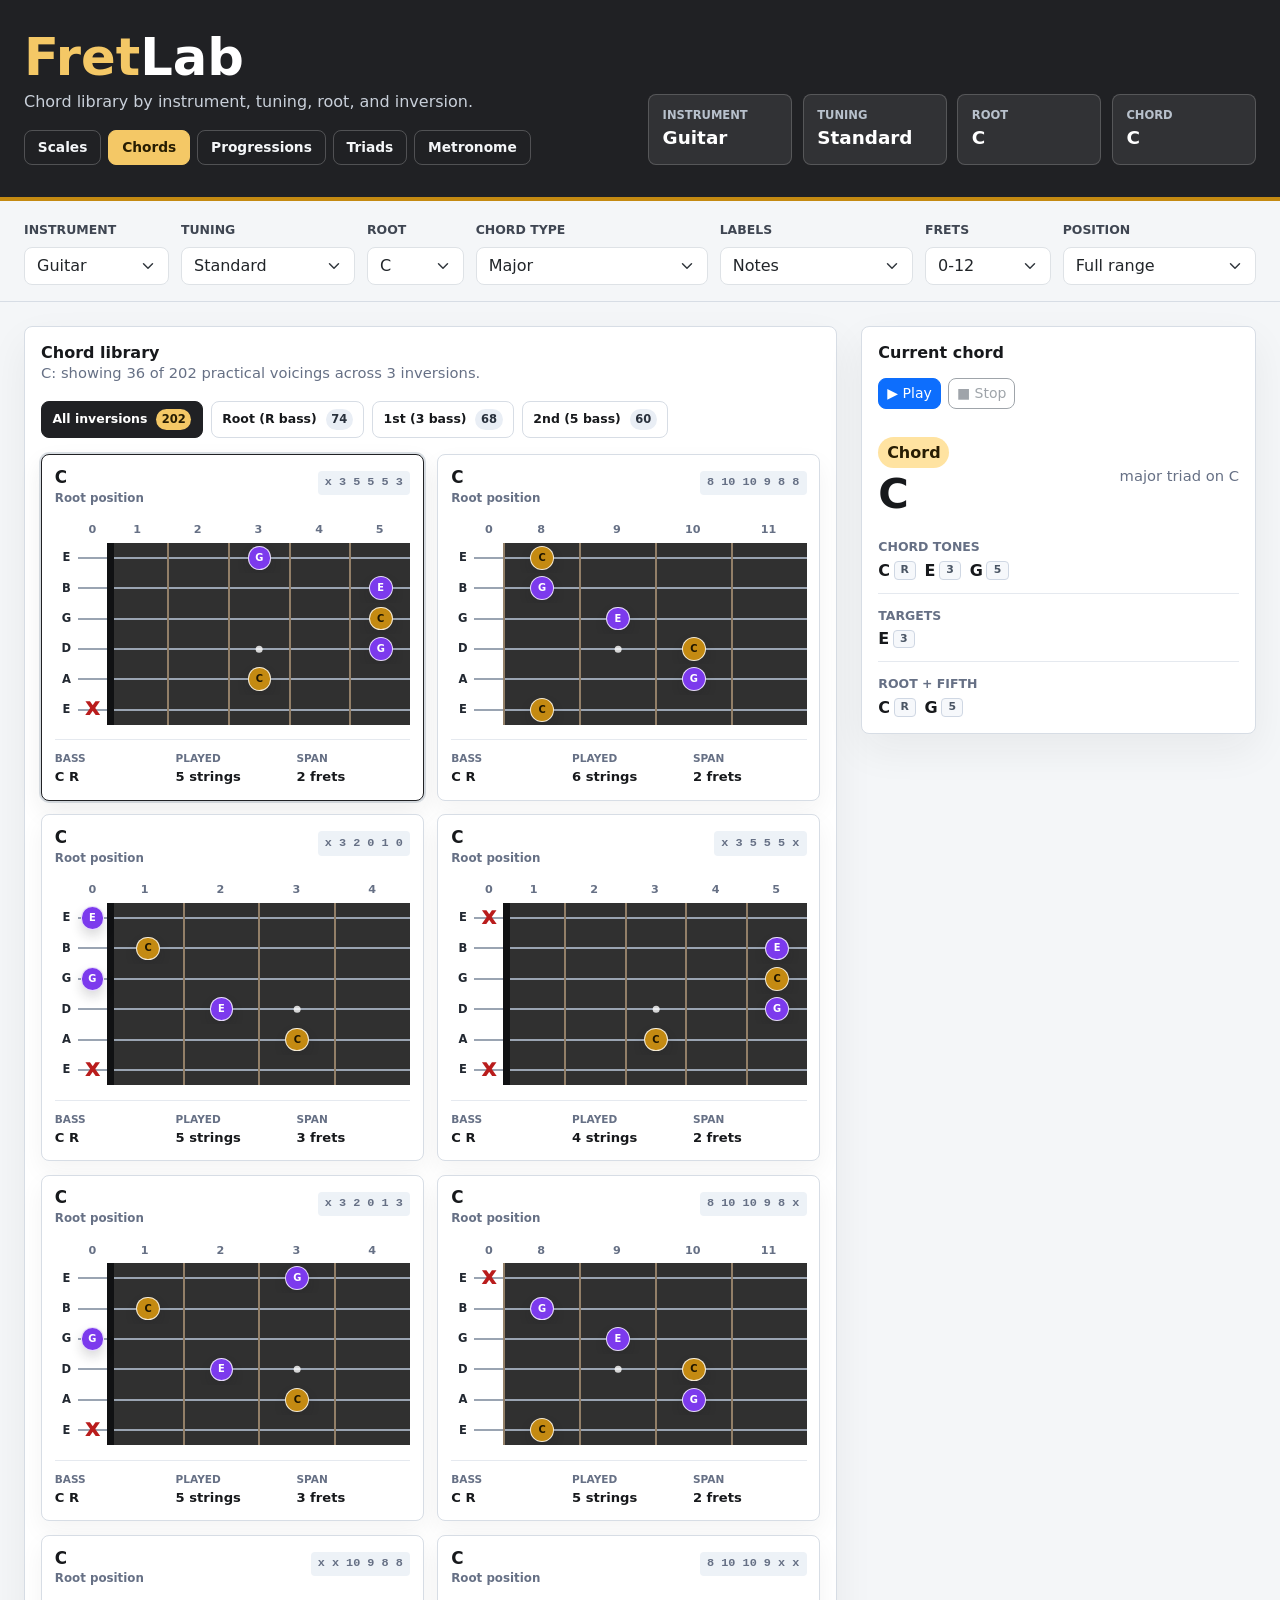
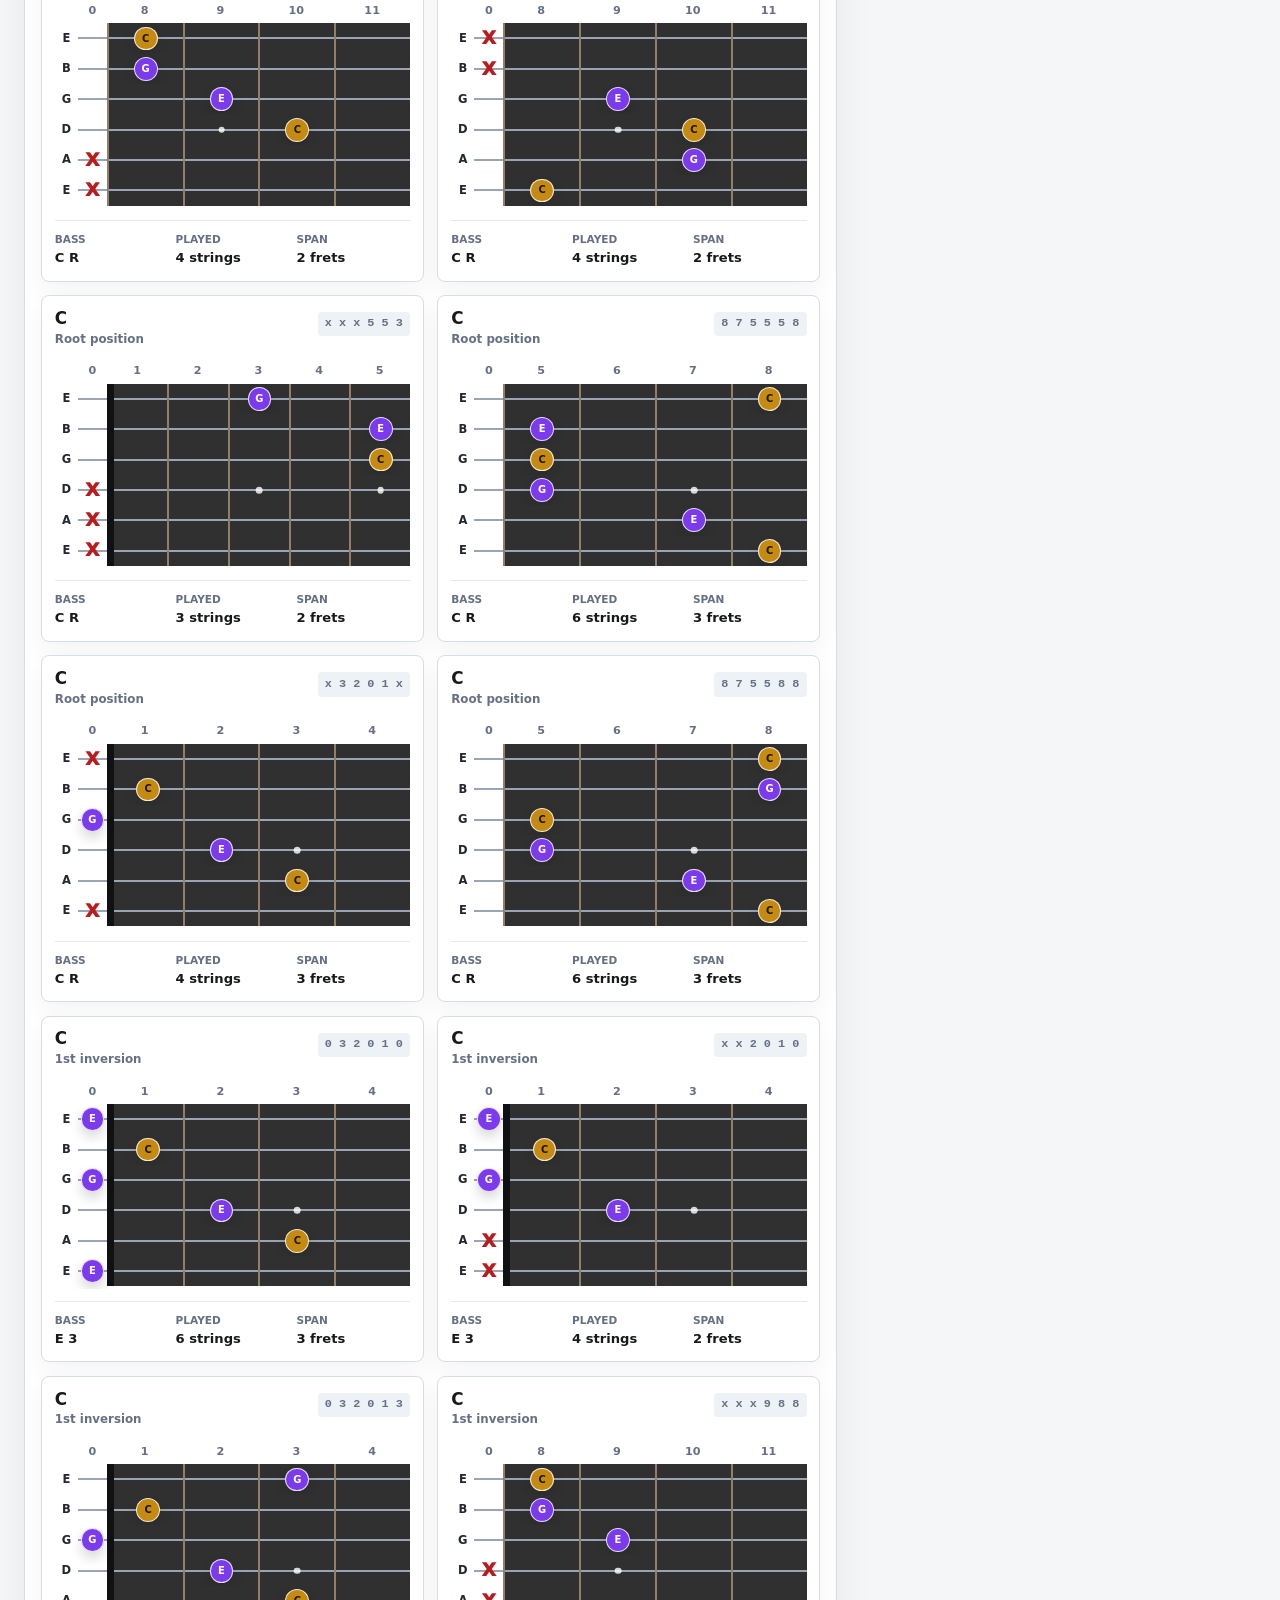
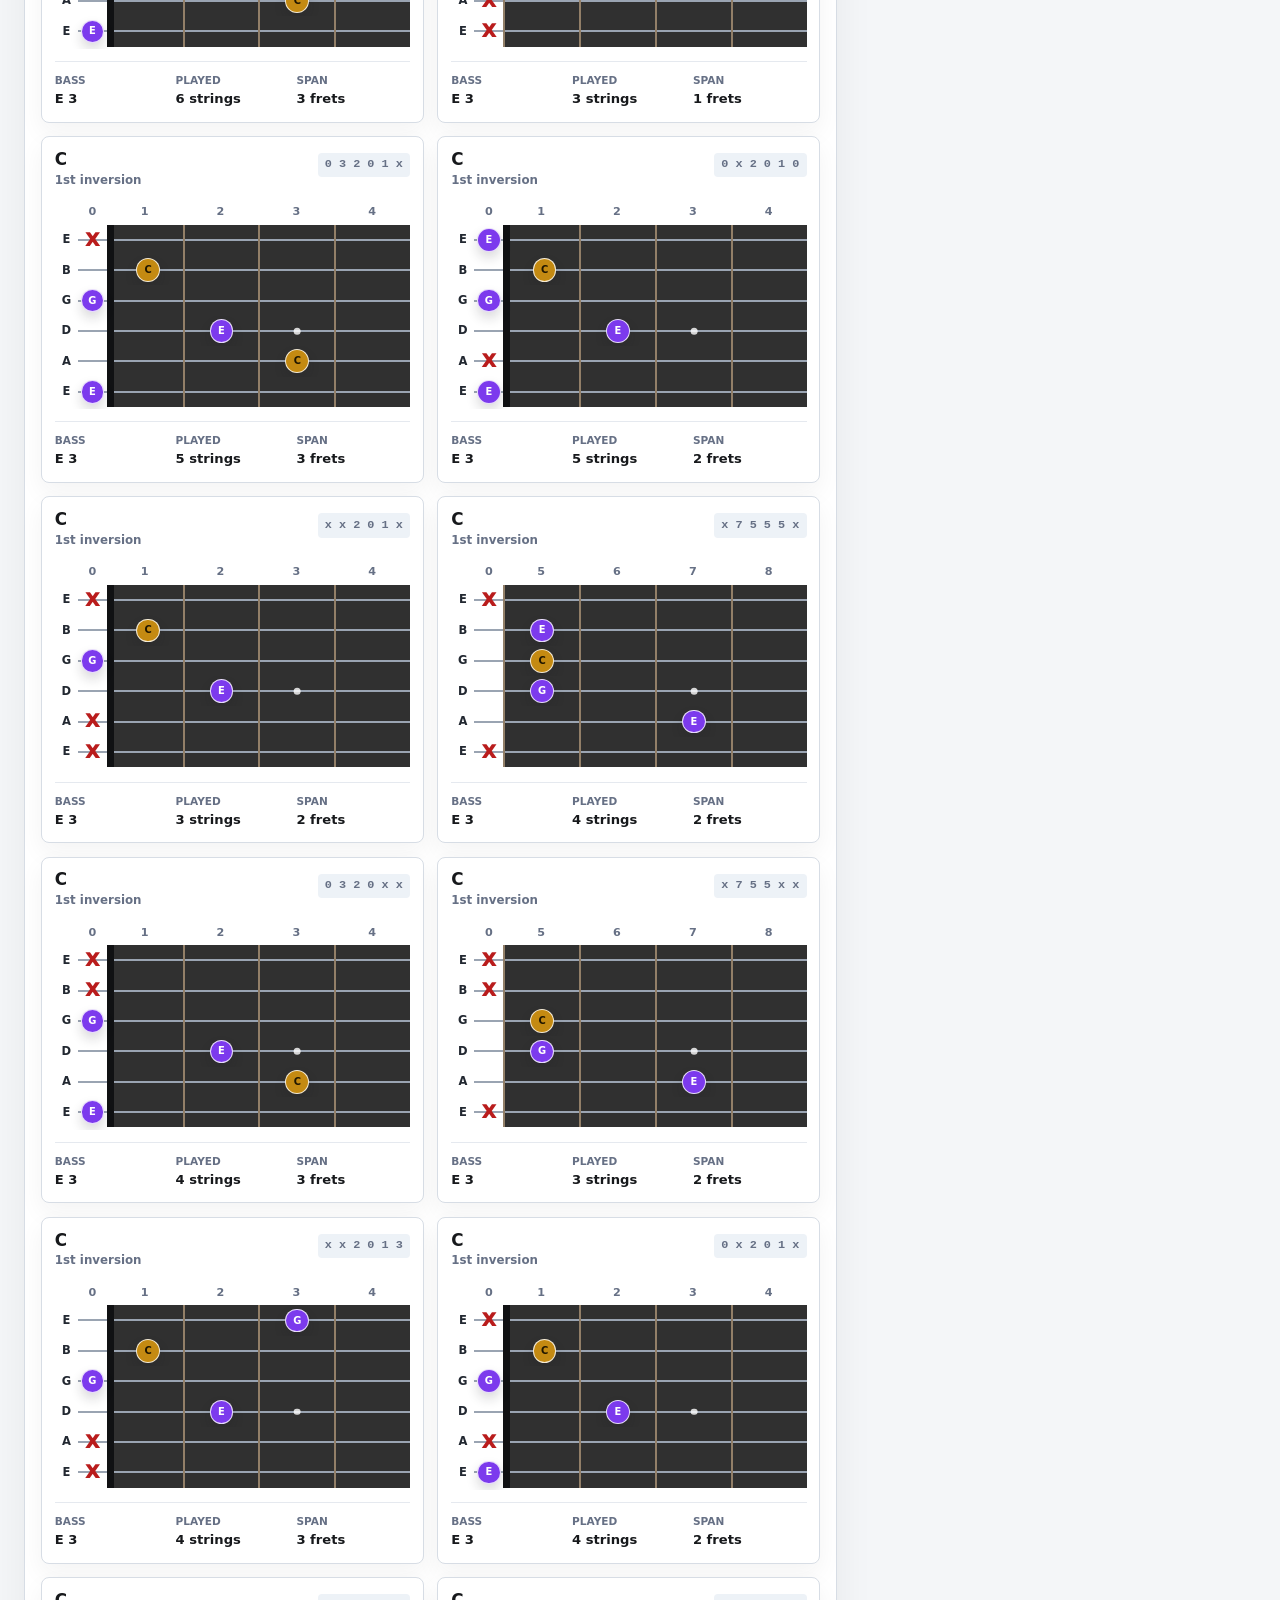
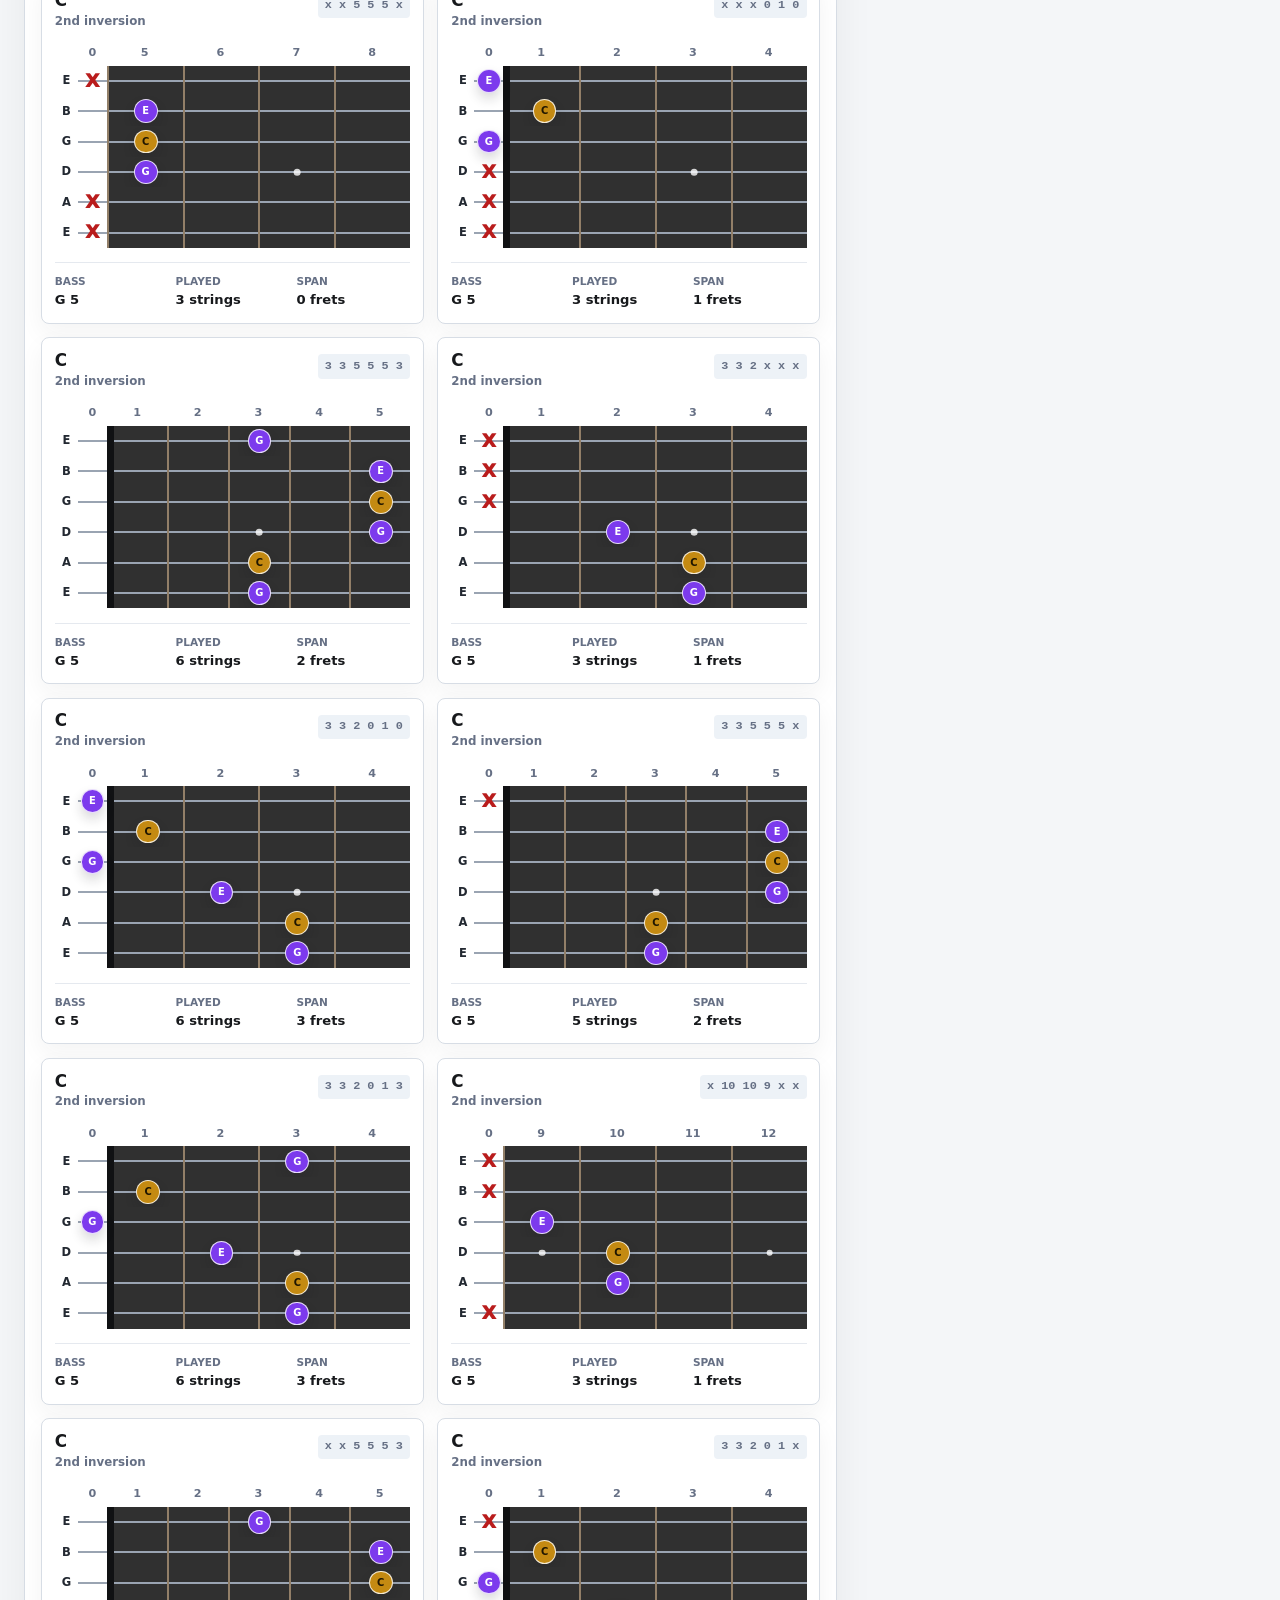
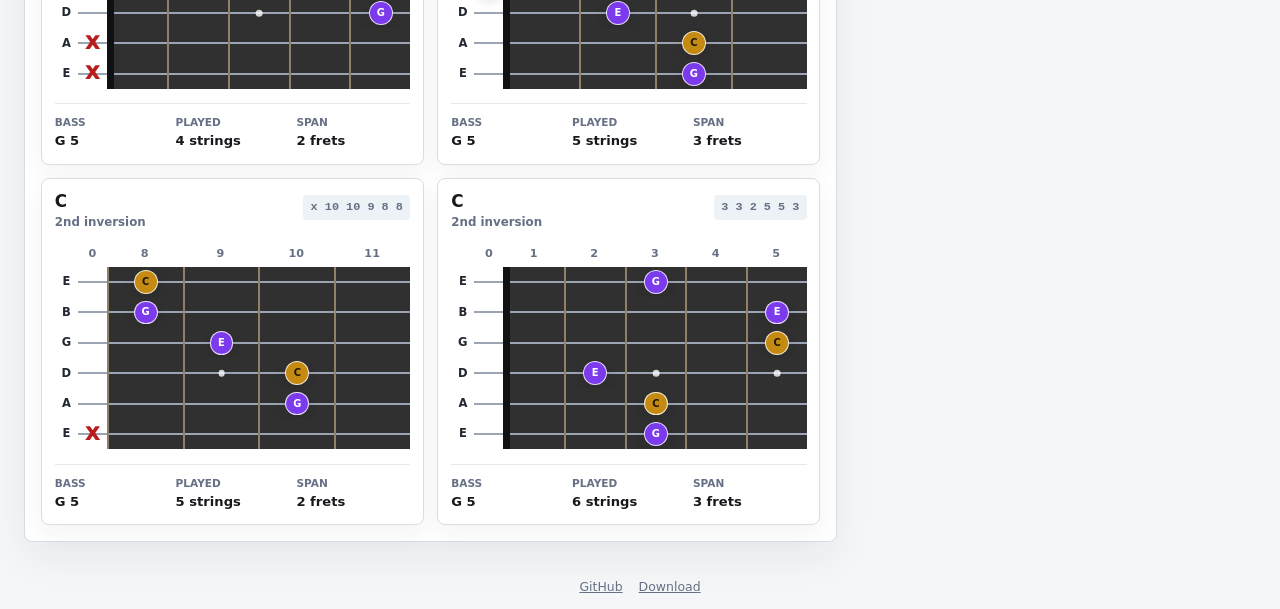
==== commit 80e2a9e1: "Add chord voicing playback Co-authored-by: Copilot <223556219+Copilot@users.noreply.github.com>" ====
--- a/chords.html
+++ b/chords.html
@@ -112,6 +112,11 @@
                   <h2 id="currentChordTitle" class="panel-title">Current chord</h2>
                 </div>
               </div>
+              <div class="playback-controls chord-playback-controls">
+                <button id="playCurrentChord" type="button" class="btn btn-primary btn-sm playback-button" aria-pressed="false" disabled>▶ Play</button>
+                <button id="stopPlayback" type="button" class="btn btn-outline-secondary btn-sm playback-button">■ Stop</button>
+              </div>
+              <p id="playbackStatus" class="playback-status" role="status" aria-live="polite"></p>
               <div class="current-chord">
                 <div>
                   <span id="currentRoman" class="roman-badge">Chord</span>
@@ -145,6 +150,7 @@
     </main>
 
     <script src="assets/data.js" defer></script>
+    <script src="assets/audio.js" defer></script>
     <script src="assets/app.js" defer></script>
   </body>
 </html>
--- a/assets/app.css
+++ b/assets/app.css
@@ -435,6 +435,24 @@
   border-bottom: 1px solid #e2e7ed;
 }
 
+.fret-cell[role="button"] {
+  cursor: pointer;
+}
+
+.fret-cell[role="button"]:focus-visible {
+  outline: 3px solid #f4c866;
+  outline-offset: -3px;
+}
+
+.fret-cell.is-playing {
+  background: #fff4c7;
+}
+
+.fret-cell.is-playing .note-marker {
+  transform: scale(1.1);
+  box-shadow: 0 0 0 .2rem rgba(196, 138, 18, .3), 0 8px 18px rgba(23, 25, 28, .18);
+}
+
 .fret-cell.is-open-string {
   border-left-width: 0;
   border-right: 0;
@@ -444,6 +462,15 @@
 .fret-cell.is-nut-adjacent {
   border-left-width: 4px;
   border-left-color: #58606b;
+}
+
+.fret-cell.is-unavailable {
+  border-left-color: transparent;
+  background: #f2f4f7;
+}
+
+.fret-cell.is-unavailable::before {
+  content: none;
 }
 
 .fret-cell::before {
@@ -649,6 +676,26 @@
   gap: .5rem;
 }
 
+.triad-trainer-grid {
+  display: grid;
+  grid-template-columns: repeat(4, minmax(0, 1fr));
+  gap: .75rem;
+}
+
+.triad-trainer-actions {
+  display: flex;
+  flex-wrap: wrap;
+  gap: .5rem;
+}
+
+.note-marker.triad:empty::after {
+  content: "";
+  width: .42rem;
+  height: .42rem;
+  border-radius: 999px;
+  background: currentColor;
+}
+
 .vocabulary-grid .layer-button {
   position: relative;
 }
@@ -685,6 +732,16 @@
   overflow-wrap: anywhere;
 }
 
+.chord-playback-controls {
+  margin: 1rem 0 .25rem;
+}
+
+.playback-button[aria-pressed="true"] {
+  background: var(--header);
+  border-color: var(--header);
+  color: #fff;
+}
+
 .roman-badge {
   display: inline-flex;
   align-items: center;
@@ -714,12 +771,95 @@
 }
 
 .detail-list > .scale-family-heading {
-  padding-bottom: 0;
+  margin-top: .7rem;
+  padding: .55rem .75rem;
+  border: 0;
+  border-radius: 6px;
+  background: #e9eef5;
+  color: #283444;
+  font-size: .76rem;
+  font-weight: 900;
+  letter-spacing: .08em;
+  text-transform: uppercase;
+}
+
+.detail-list > .scale-family-heading:first-child {
+  margin-top: 0;
+}
+
+.detail-list > .scale-palette-row {
+  gap: .45rem;
+  margin: 0 .35rem;
+  padding: .15rem .4rem .85rem .75rem;
+  border-bottom: 1px solid #dfe5ec;
+  border-left: 3px solid #c8d1dc;
+}
+
+.detail-list > .scale-palette-row:last-child {
+  padding-bottom: .15rem;
   border-bottom: 0;
+}
+
+.scale-palette-header {
+  display: flex;
+  align-items: center;
+  justify-content: space-between;
+  gap: .75rem;
+}
+
+.detail-list .scale-palette-header > span {
+  color: var(--ink);
+  font-size: 1rem;
+  font-weight: 900;
+  letter-spacing: 0;
+  text-transform: none;
+}
+
+.scale-play-button {
+  flex: 0 0 auto;
+  padding: .28rem .65rem;
+  border: 1px solid #8c96a5;
+  border-radius: 999px;
+  background: #fff;
+  color: var(--ink);
+  font-size: .72rem;
+  font-weight: 850;
+}
+
+.scale-play-button:hover,
+.scale-play-button:focus-visible,
+.scale-play-button[aria-pressed="true"] {
+  border-color: var(--header);
+  background: var(--header);
+  color: #fff;
+}
+
+.playback-controls {
+  display: flex;
+  align-items: center;
+  gap: .45rem;
+  flex-wrap: wrap;
+}
+
+.playback-controls label {
   color: var(--muted);
-  font-size: .78rem;
-  font-weight: 850;
-  text-transform: uppercase;
+  font-size: .75rem;
+  font-weight: 800;
+}
+
+.playback-controls input {
+  width: 4.5rem;
+  padding: .28rem .4rem;
+  border: 1px solid #8c96a5;
+  border-radius: 6px;
+  font-size: .8rem;
+}
+
+.playback-status {
+  min-height: 1.25rem;
+  margin: -.5rem 0 .75rem;
+  color: var(--muted);
+  font-size: .82rem;
 }
 
 .detail-list span {
@@ -861,6 +1001,20 @@
   box-shadow: 0 10px 24px rgba(32, 33, 36, .05);
 }
 
+.chord-card.is-selected {
+  border-color: var(--header);
+  box-shadow: 0 0 0 2px rgba(35, 63, 92, .16), 0 10px 24px rgba(32, 33, 36, .08);
+}
+
+.chord-card[role="button"] {
+  cursor: pointer;
+}
+
+.chord-card[role="button"]:focus-visible {
+  outline: 3px solid #f4c866;
+  outline-offset: 2px;
+}
+
 .chord-card-heading {
   display: flex;
   align-items: start;
@@ -967,6 +1121,11 @@
   border-left-color: #101113;
 }
 
+.diagram-cell.is-unavailable {
+  border-left-color: transparent;
+  background: #f2f4f7;
+}
+
 .diagram-status-cell::before,
 .diagram-cell::before {
   position: absolute;
@@ -977,6 +1136,10 @@
   content: "";
   background: var(--string);
   transform: translateY(-50%);
+}
+
+.diagram-cell.is-unavailable::before {
+  content: none;
 }
 
 .diagram-cell.has-marker::after {
@@ -1234,6 +1397,10 @@
   .metronome-actions {
     grid-template-columns: 1fr;
   }
+
+  .triad-trainer-grid {
+    grid-template-columns: repeat(2, minmax(0, 1fr));
+  }
 }
 
 @media (min-width: 1500px) {
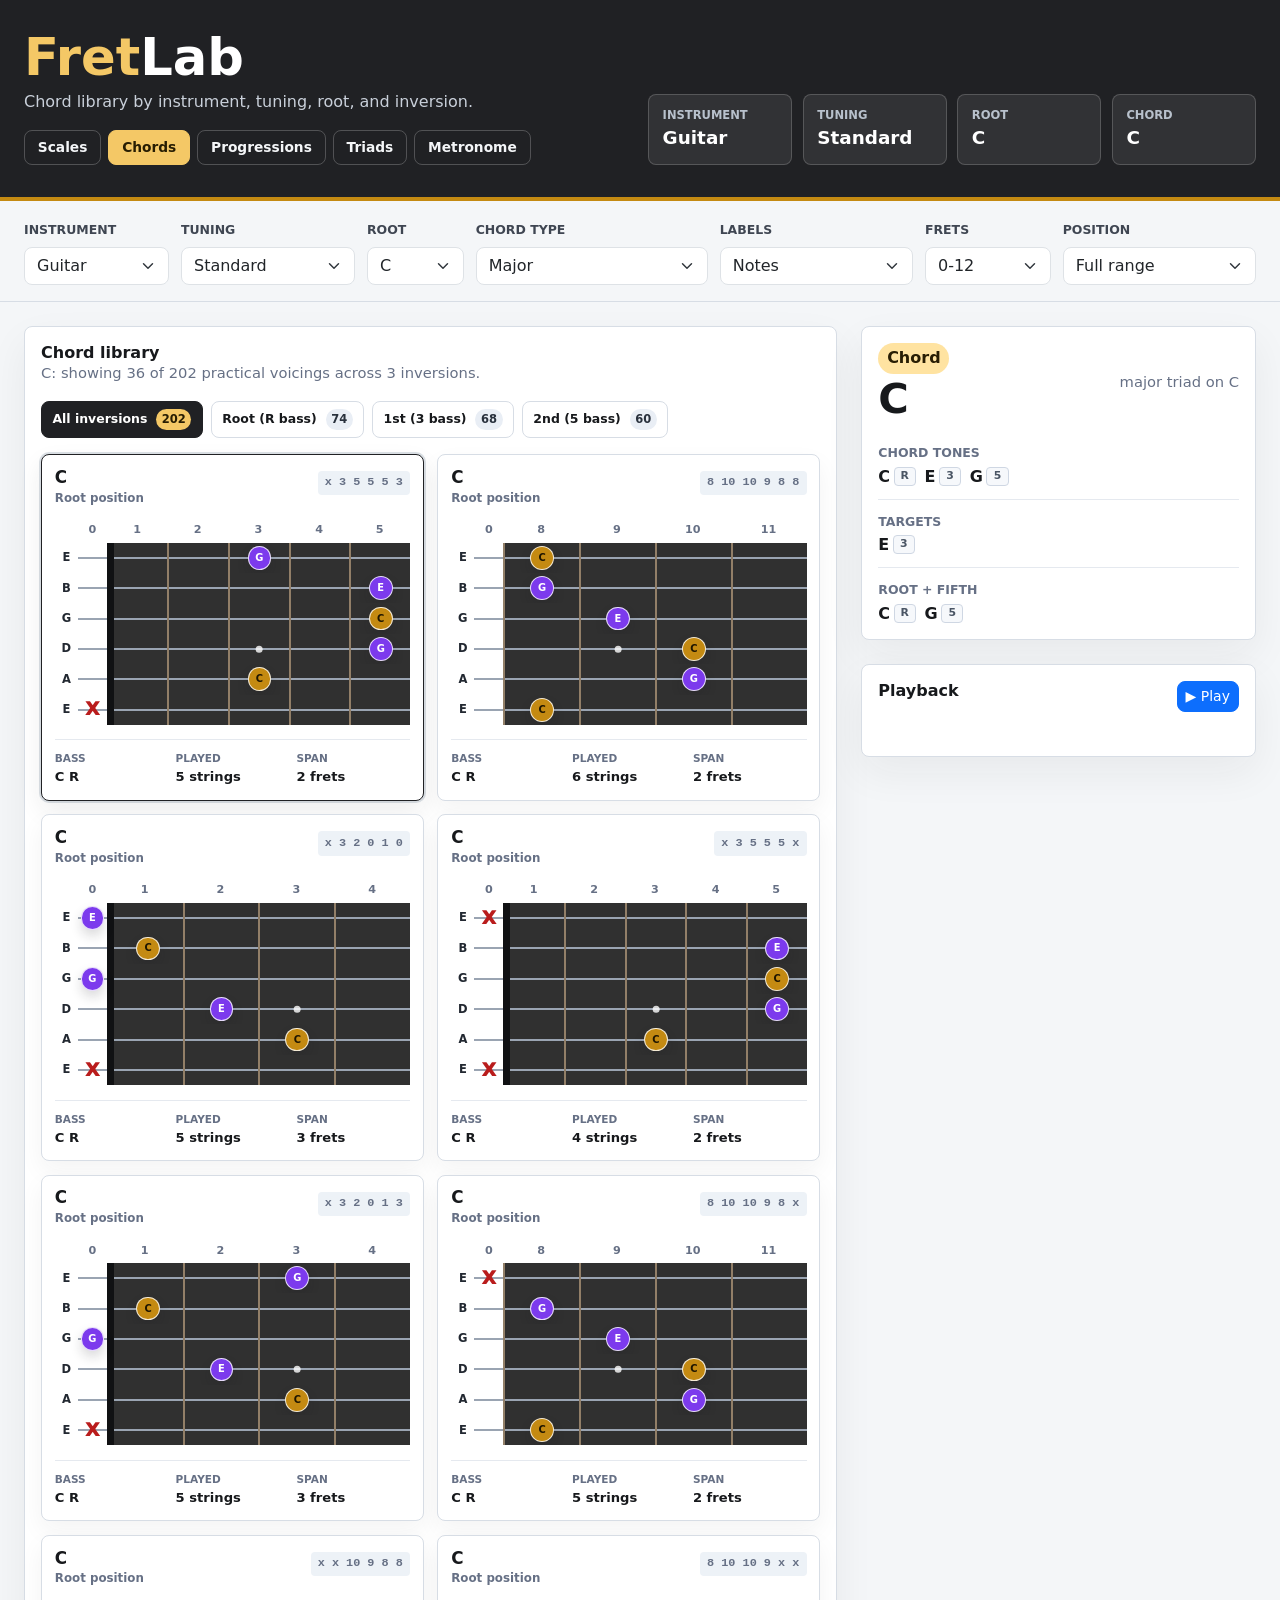
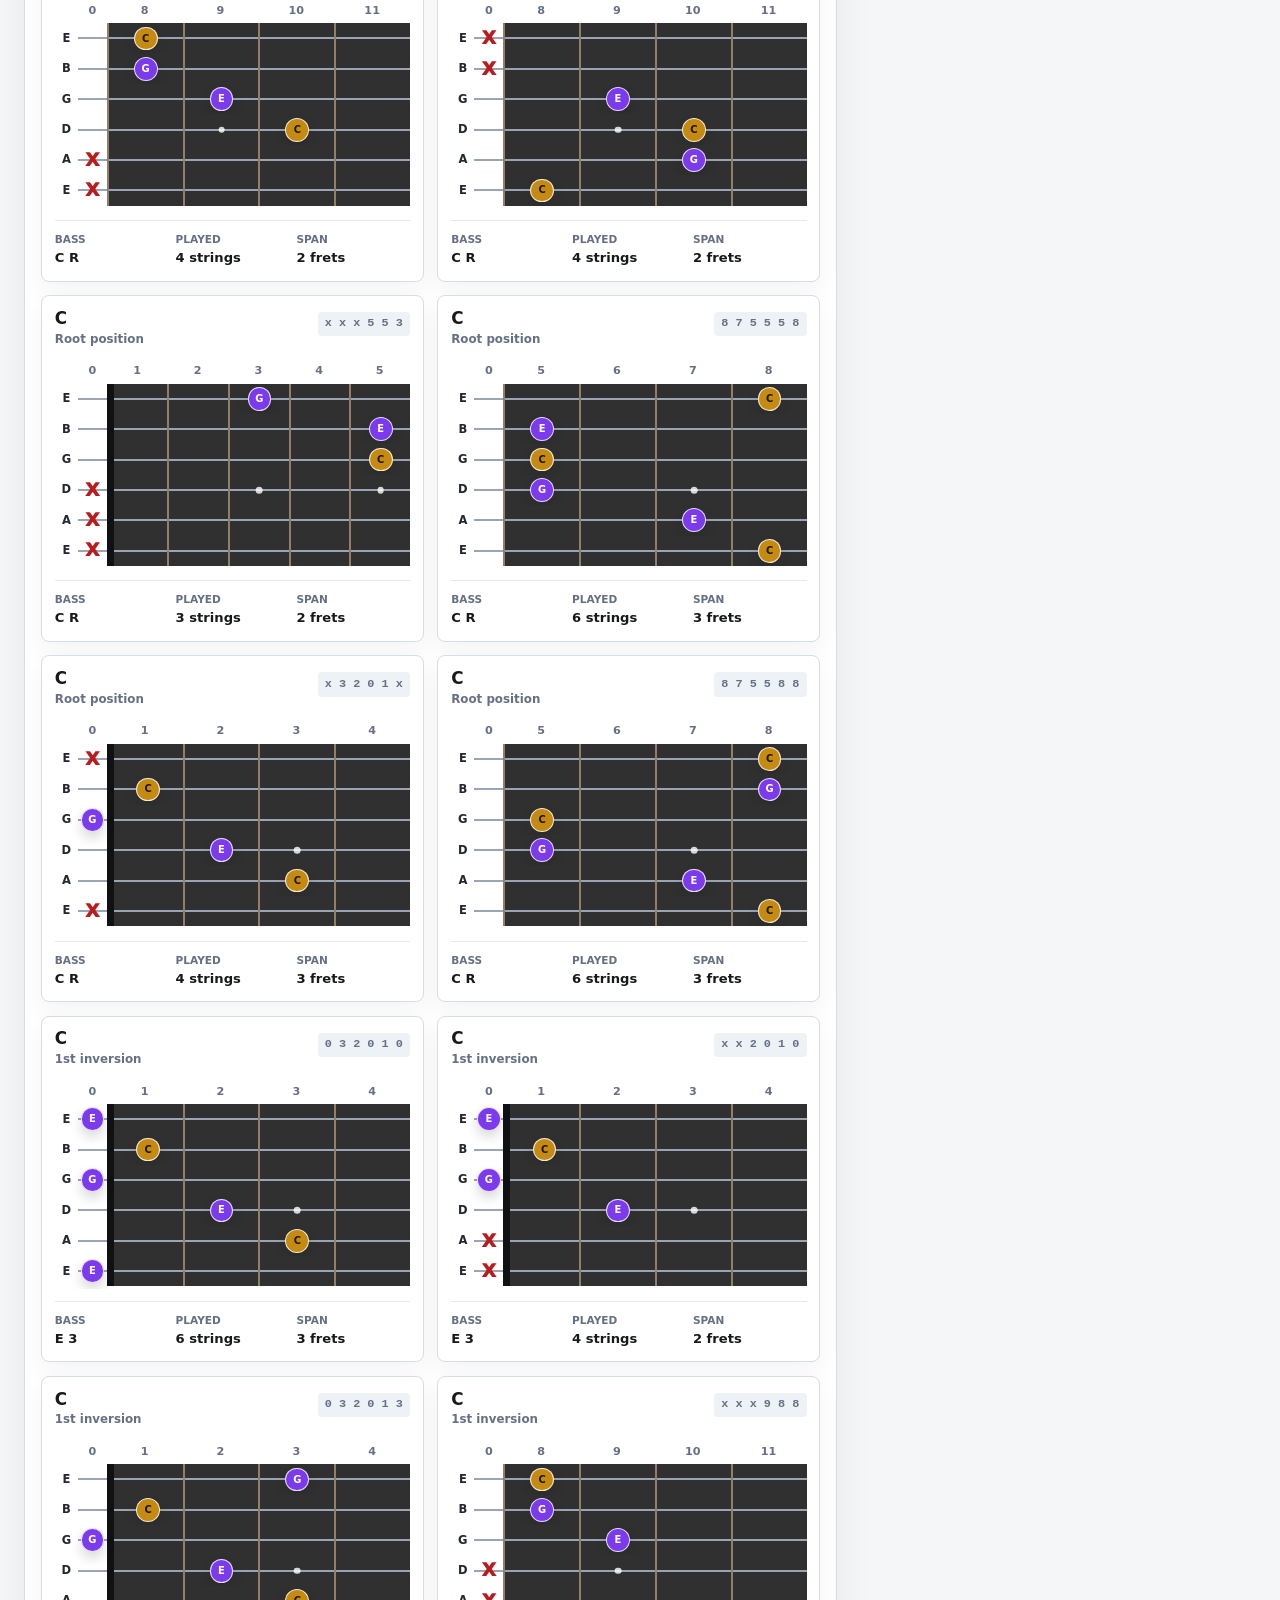
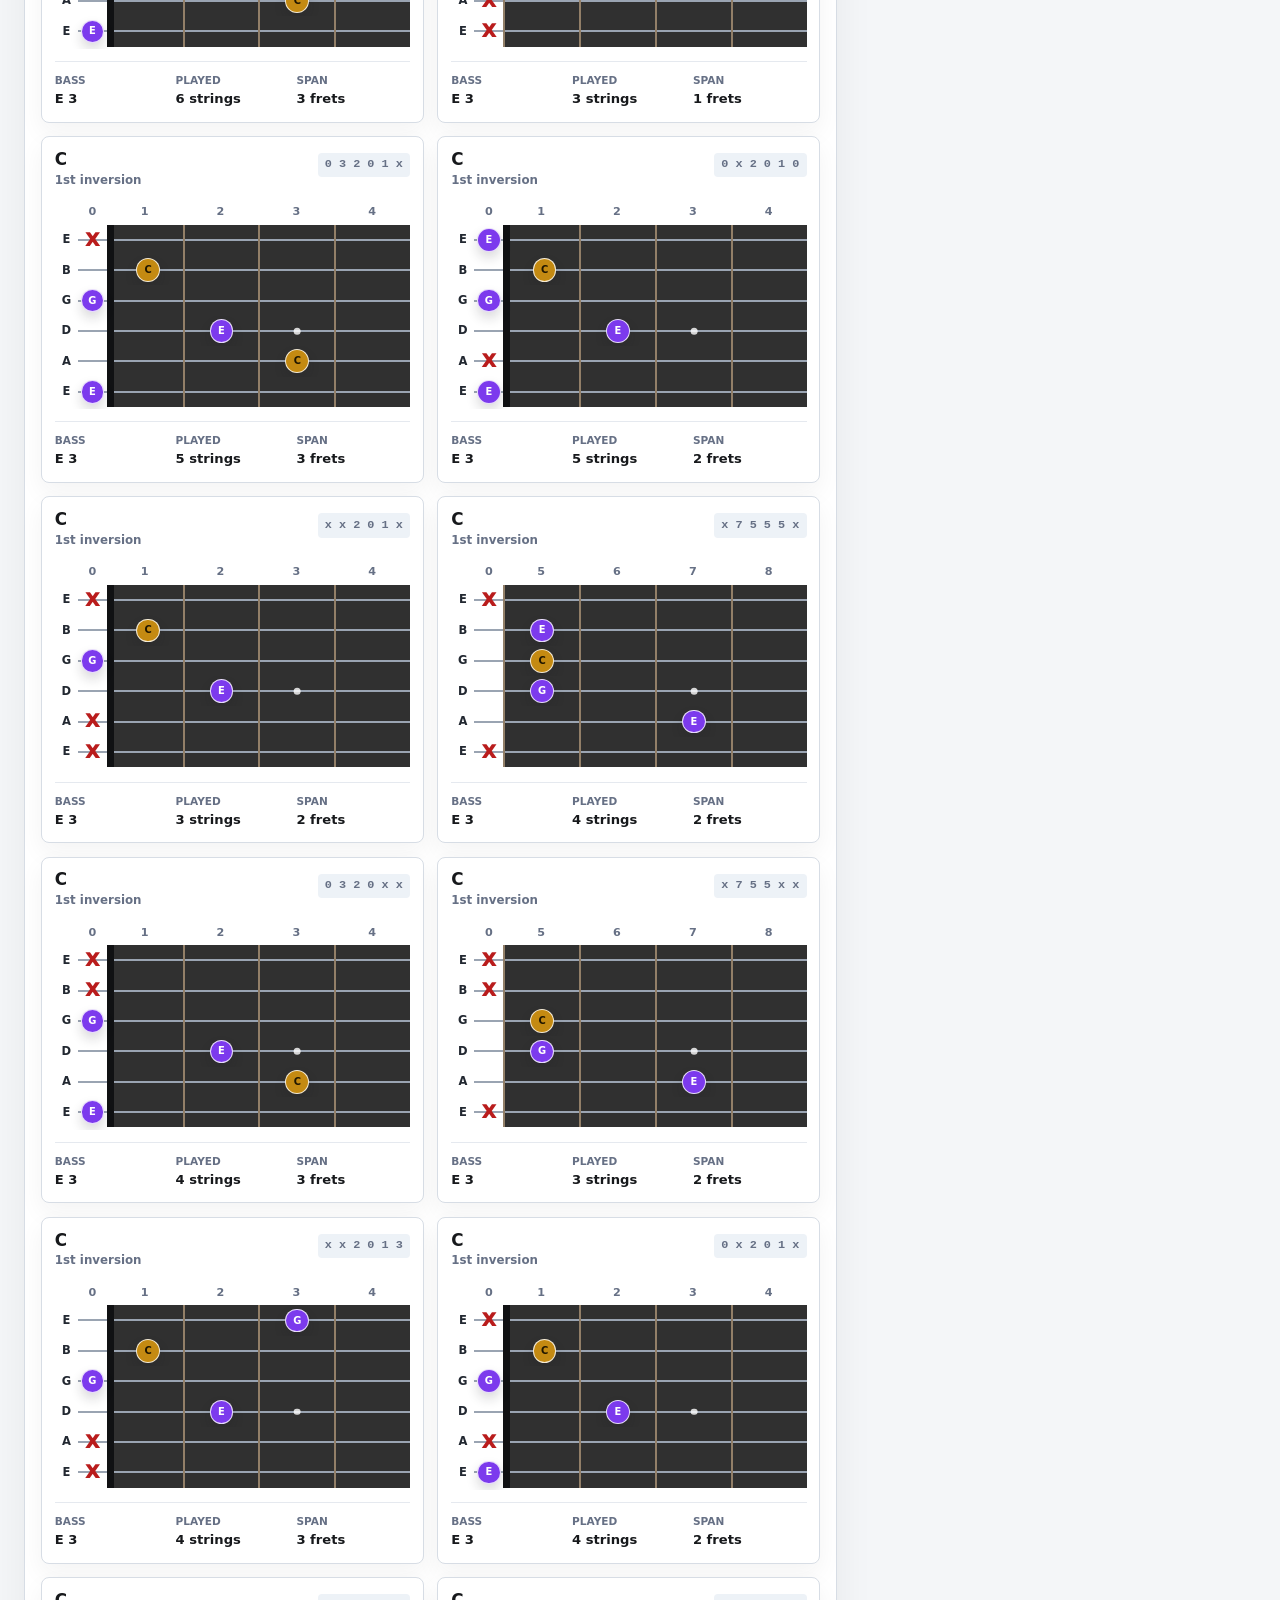
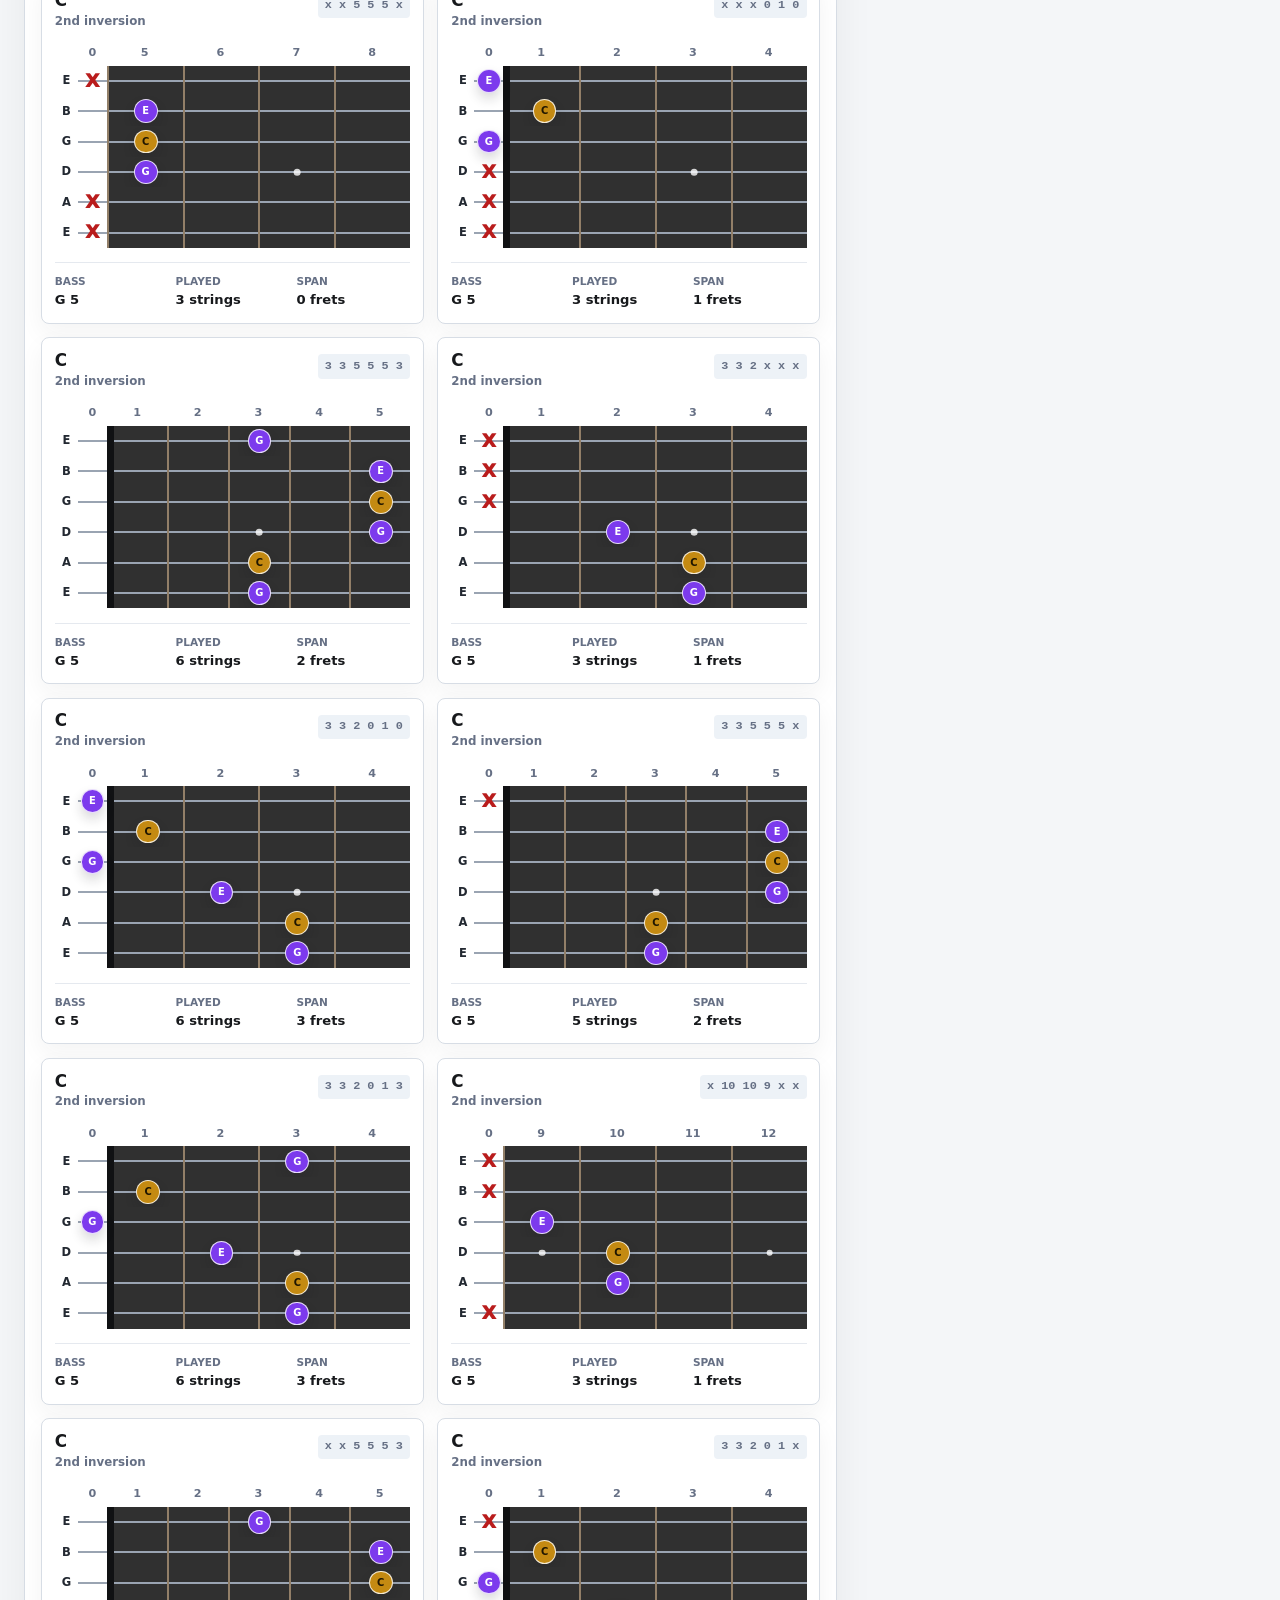
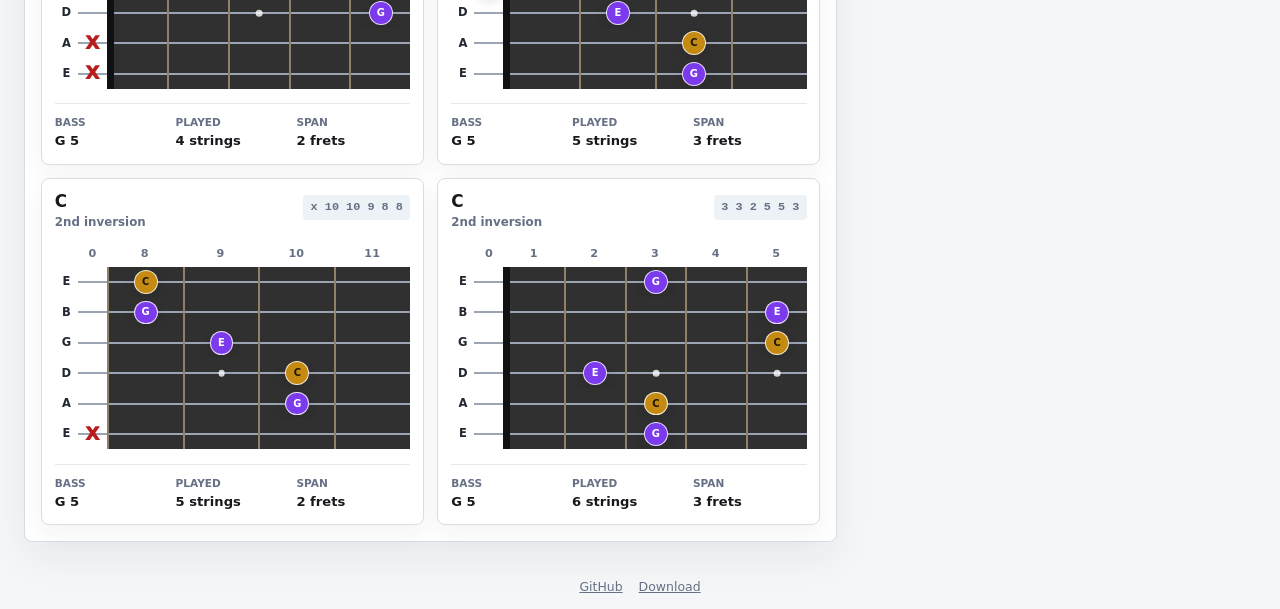
==== commit f7a7d6c8: "Refine chord details and playback layout" ====
--- a/chords.html
+++ b/chords.html
@@ -106,17 +106,7 @@
           </div>
 
           <div class="col-12 col-xl-4">
-            <section class="panel" aria-labelledby="currentChordTitle">
-              <div class="panel-heading">
-                <div>
-                  <h2 id="currentChordTitle" class="panel-title">Current chord</h2>
-                </div>
-              </div>
-              <div class="playback-controls chord-playback-controls">
-                <button id="playCurrentChord" type="button" class="btn btn-primary btn-sm playback-button" aria-pressed="false" disabled>▶ Play</button>
-                <button id="stopPlayback" type="button" class="btn btn-outline-secondary btn-sm playback-button">■ Stop</button>
-              </div>
-              <p id="playbackStatus" class="playback-status" role="status" aria-live="polite"></p>
+            <section class="panel" aria-label="Chord details">
               <div class="current-chord">
                 <div>
                   <span id="currentRoman" class="roman-badge">Chord</span>
@@ -139,6 +129,16 @@
                 </div>
               </div>
             </section>
+
+            <section class="panel mt-4" aria-labelledby="chordPlaybackTitle">
+              <div class="panel-heading">
+                <div>
+                  <h2 id="chordPlaybackTitle" class="panel-title">Playback</h2>
+                </div>
+                <button id="playCurrentChord" type="button" class="btn btn-primary btn-sm playback-button" aria-pressed="false" disabled>▶ Play</button>
+              </div>
+              <p id="playbackStatus" class="playback-status" role="status" aria-live="polite"></p>
+            </section>
           </div>
         </div>
       </section>
--- a/assets/app.css
+++ b/assets/app.css
@@ -732,14 +732,24 @@
   overflow-wrap: anywhere;
 }
 
-.chord-playback-controls {
-  margin: 1rem 0 .25rem;
-}
-
 .playback-button[aria-pressed="true"] {
   background: var(--header);
   border-color: var(--header);
   color: #fff;
+}
+
+.playback-button {
+  white-space: nowrap;
+  transition: background-color .15s ease, border-color .15s ease, color .15s ease, box-shadow .15s ease;
+}
+
+.playback-button:hover:not(:disabled),
+.playback-button:focus-visible:not(:disabled) {
+  box-shadow: 0 0 0 .16rem rgba(32, 33, 36, .16);
+}
+
+.playback-button:disabled {
+  cursor: not-allowed;
 }
 
 .roman-badge {
@@ -815,25 +825,6 @@
   text-transform: none;
 }
 
-.scale-play-button {
-  flex: 0 0 auto;
-  padding: .28rem .65rem;
-  border: 1px solid #8c96a5;
-  border-radius: 999px;
-  background: #fff;
-  color: var(--ink);
-  font-size: .72rem;
-  font-weight: 850;
-}
-
-.scale-play-button:hover,
-.scale-play-button:focus-visible,
-.scale-play-button[aria-pressed="true"] {
-  border-color: var(--header);
-  background: var(--header);
-  color: #fff;
-}
-
 .playback-controls {
   display: flex;
   align-items: center;
@@ -855,11 +846,21 @@
   font-size: .8rem;
 }
 
+.playback-controls input:focus-visible,
+.playback-button:focus-visible {
+  outline: 3px solid #f4c866;
+  outline-offset: 2px;
+}
+
 .playback-status {
   min-height: 1.25rem;
   margin: -.5rem 0 .75rem;
   color: var(--muted);
   font-size: .82rem;
+}
+
+.playback-status:empty {
+  margin-bottom: 0;
 }
 
 .detail-list span {
@@ -1403,6 +1404,25 @@
   }
 }
 
+@media (max-width: 575.98px) {
+  .playback-controls {
+    align-items: stretch;
+    gap: .5rem;
+  }
+
+  .playback-controls label {
+    align-self: center;
+  }
+
+  .playback-controls .playback-button {
+    flex: 1 1 auto;
+  }
+
+  .playback-status {
+    margin-top: .15rem;
+  }
+}
+
 @media (min-width: 1500px) {
   .progression-grid {
     grid-template-columns: repeat(6, minmax(0, 1fr));
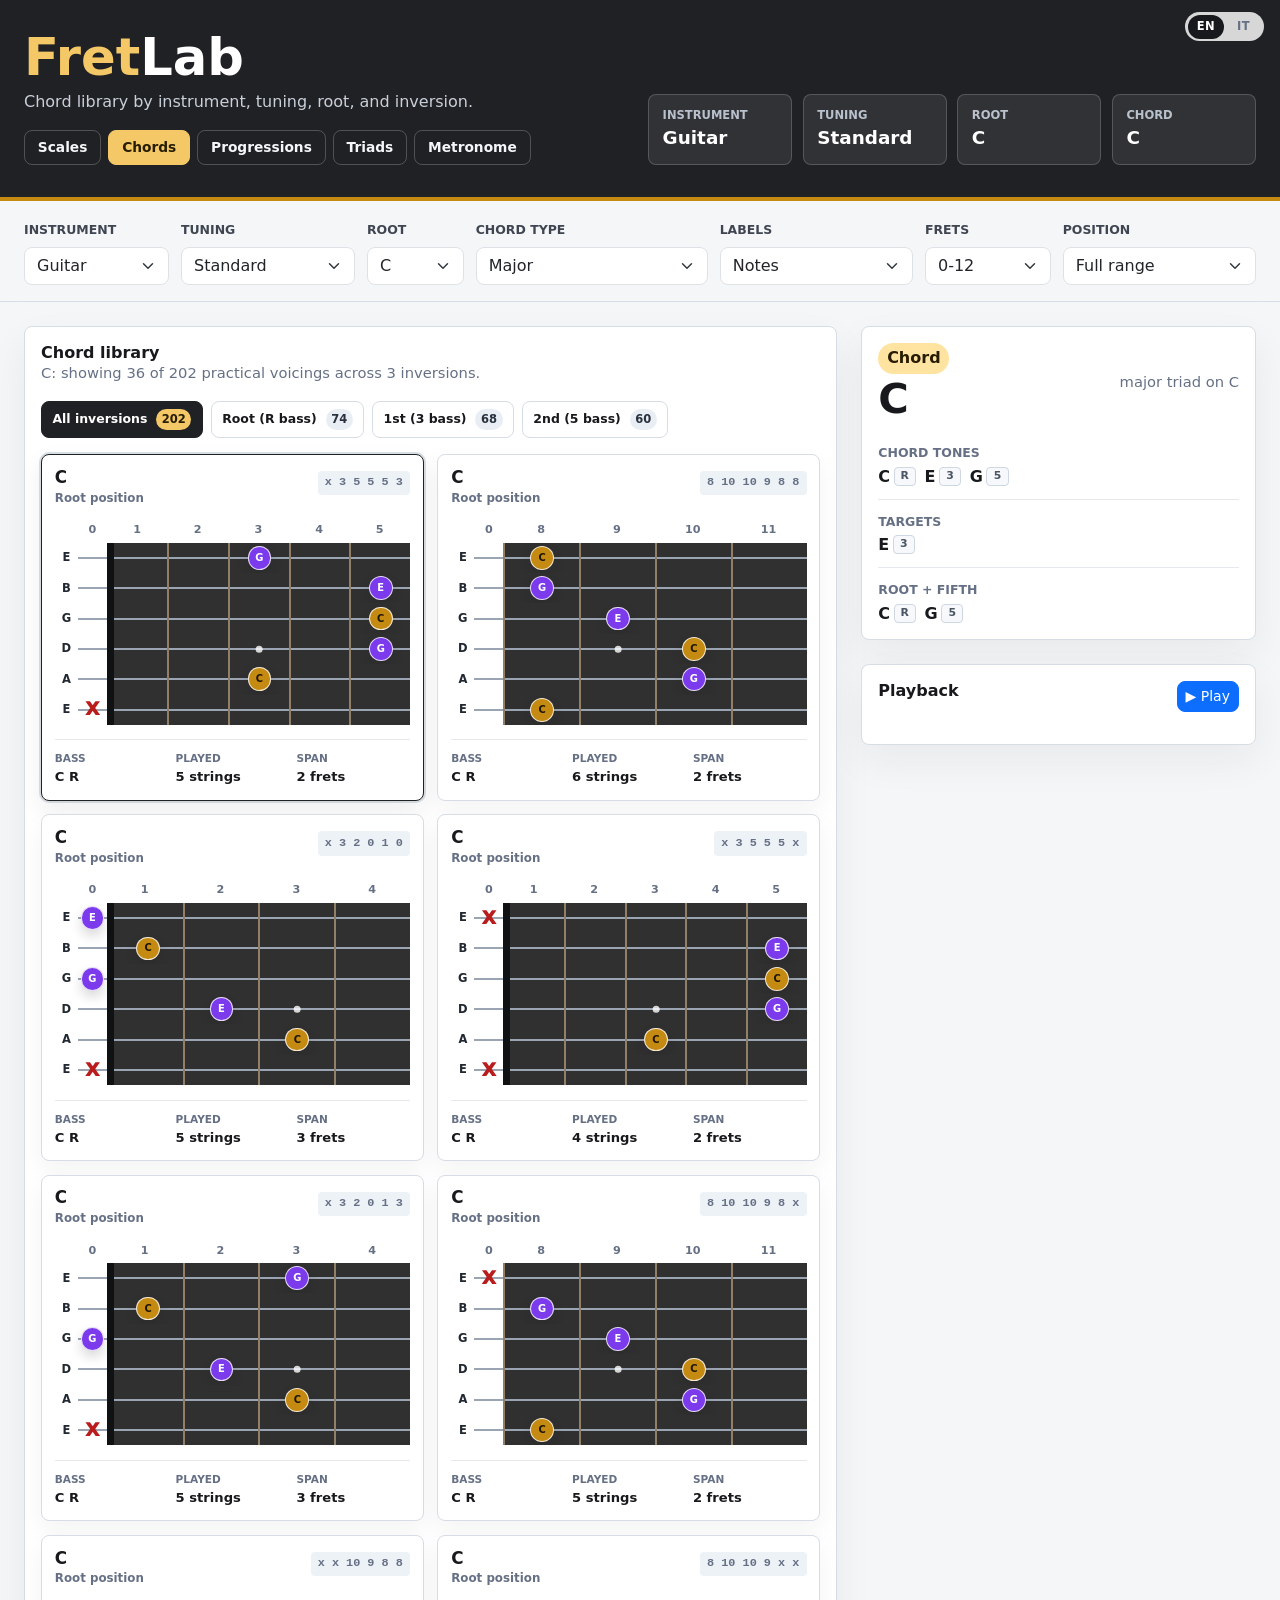
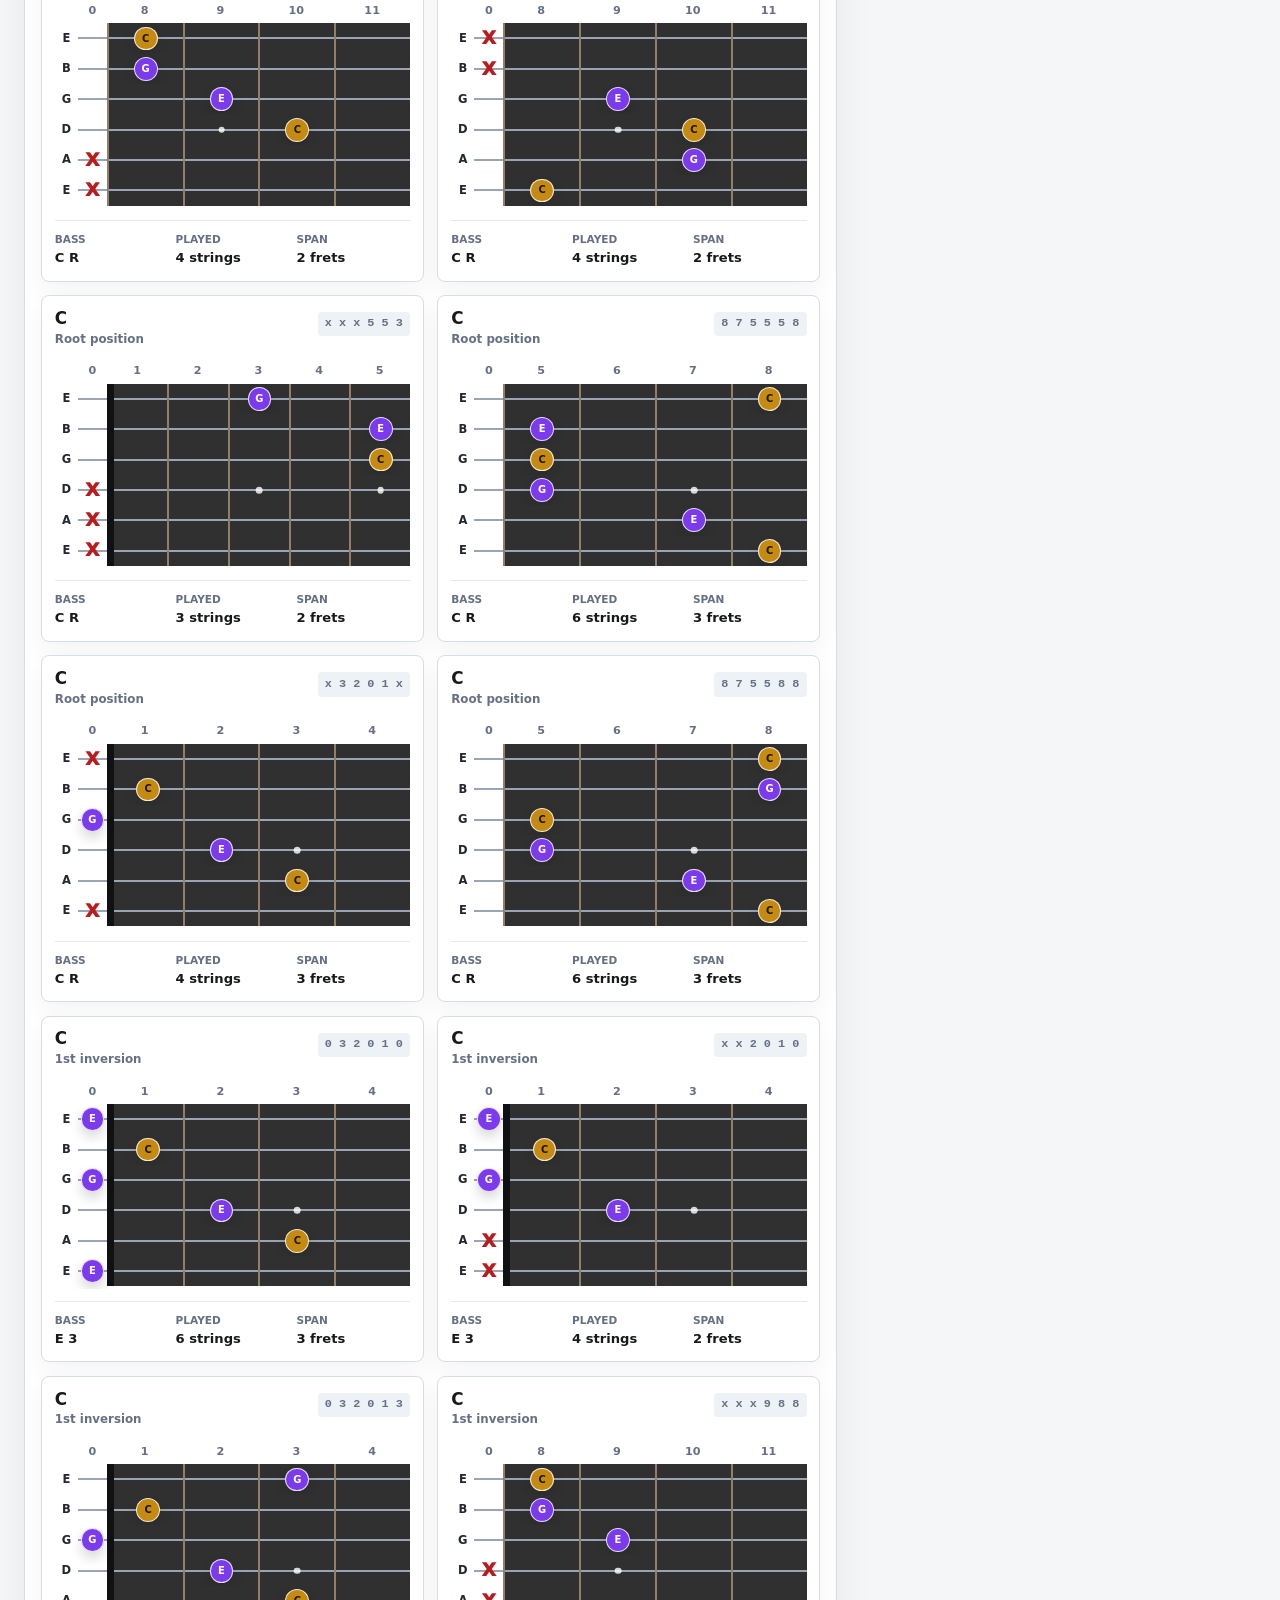
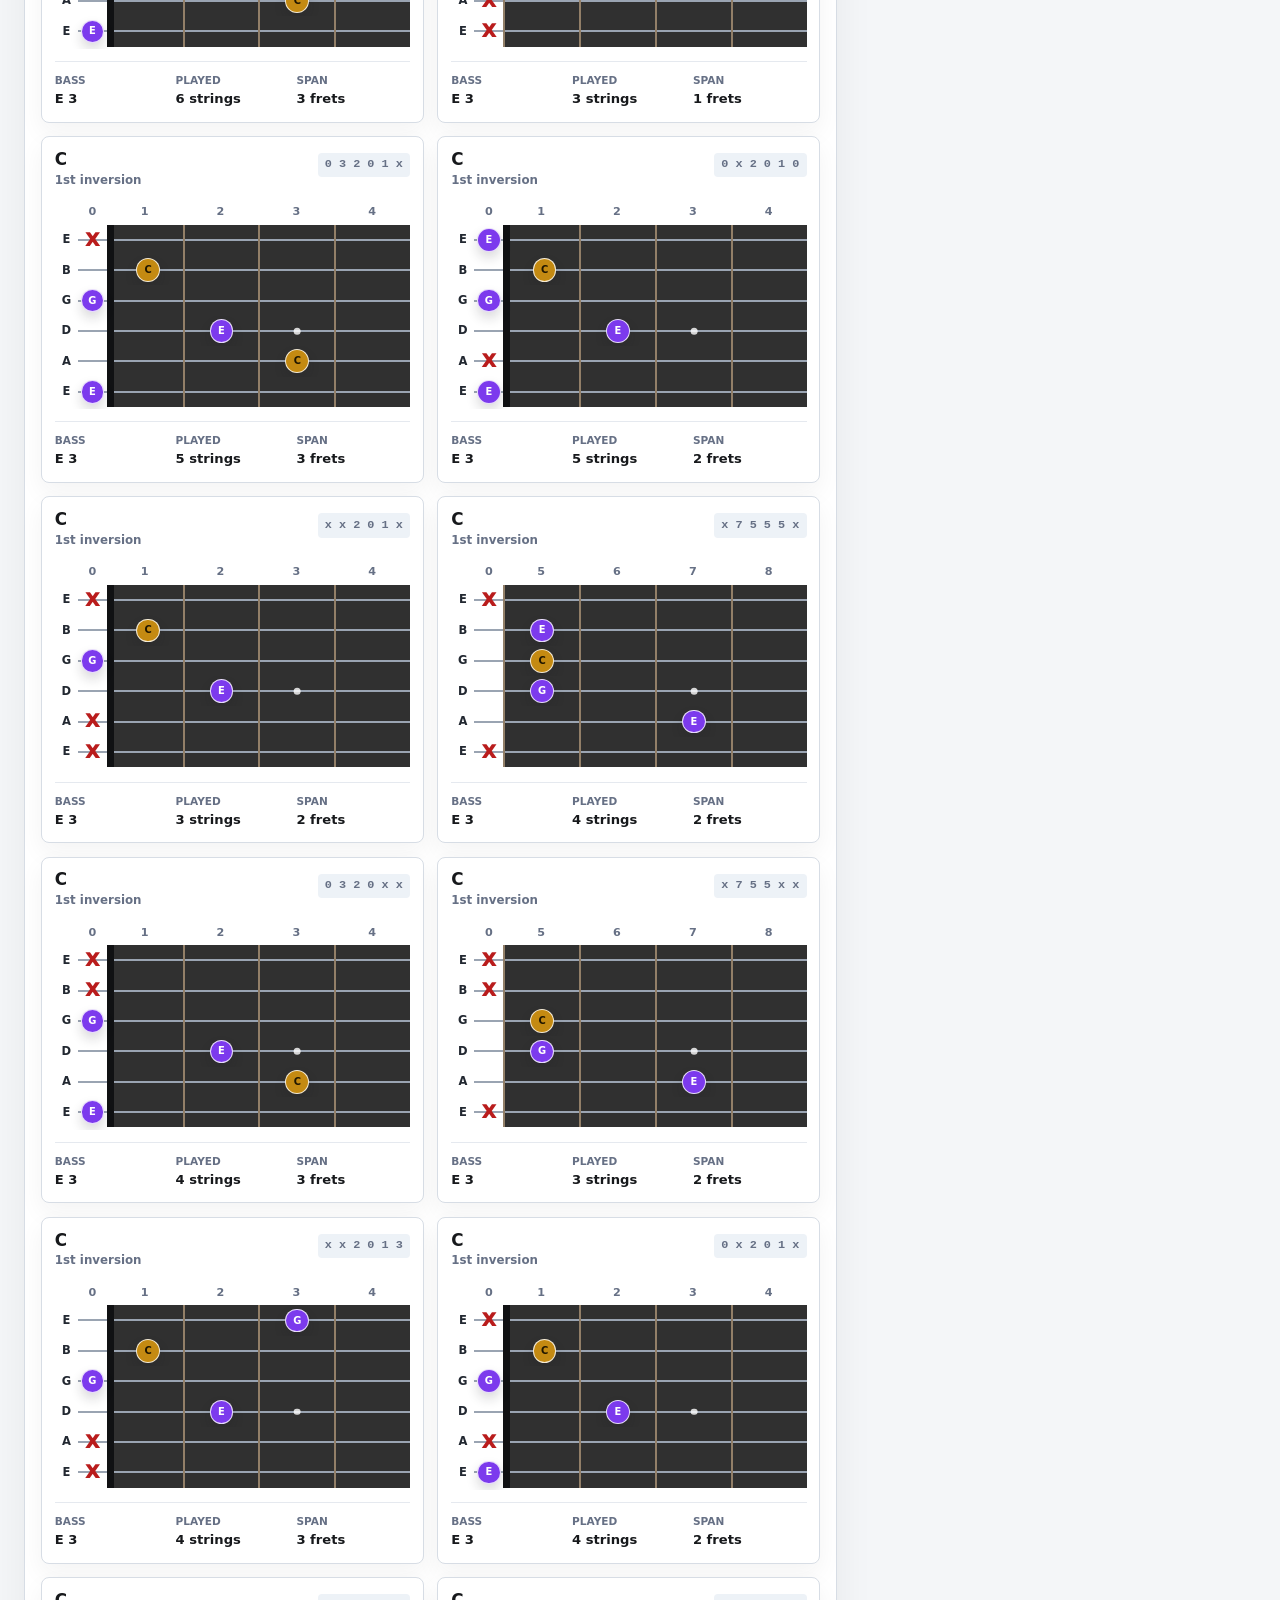
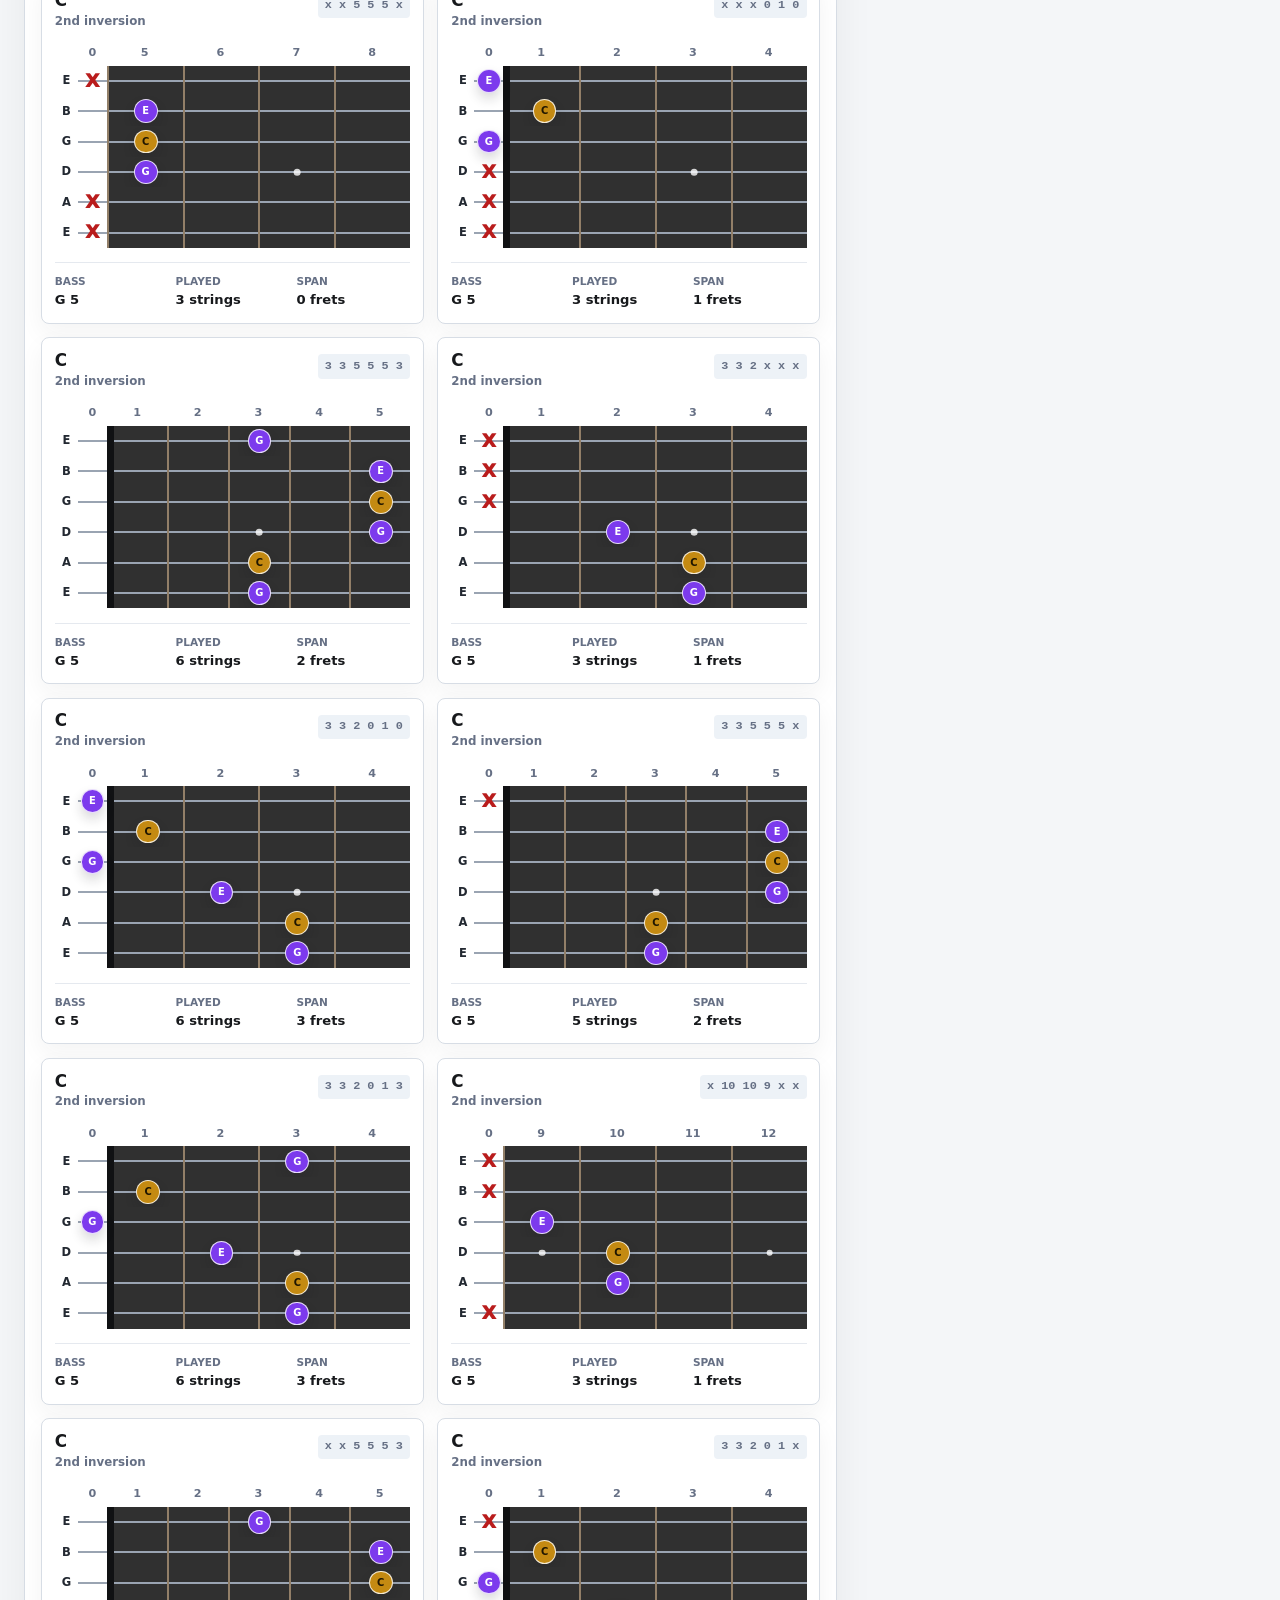
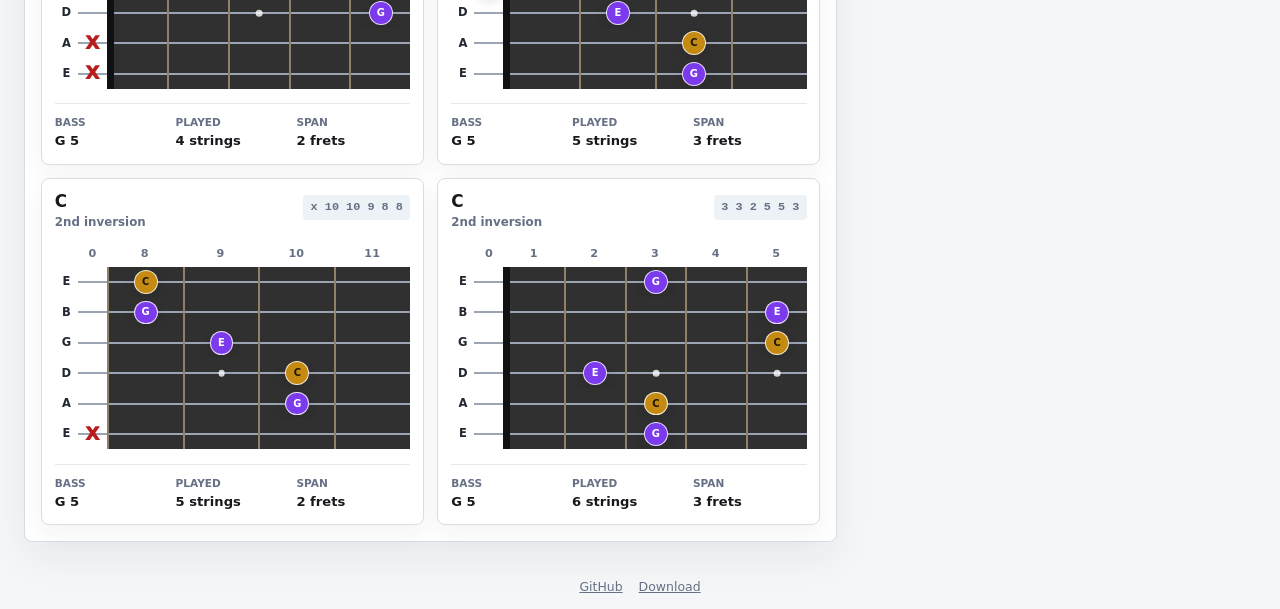
==== commit fbf746e2: "Add Italian localization" ====
--- a/chords.html
+++ b/chords.html
@@ -149,6 +149,7 @@
       </footer>
     </main>
 
+    <script src="assets/i18n.js" defer></script>
     <script src="assets/data.js" defer></script>
     <script src="assets/audio.js" defer></script>
     <script src="assets/app.js" defer></script>
--- a/assets/app.css
+++ b/assets/app.css
@@ -59,10 +59,40 @@
 }
 
 .app-header {
+  position: relative;
   color: #fff;
   background: var(--header);
   border-bottom: 4px solid var(--target);
   padding: 2rem 0;
+}
+
+.locale-switcher {
+  position: absolute;
+  top: 0.75rem;
+  right: 1rem;
+  display: inline-flex;
+  gap: 0.15rem;
+  padding: 0.18rem;
+  border: 1px solid var(--border);
+  border-radius: 999px;
+  background: rgba(255, 255, 255, 0.82);
+}
+
+.locale-switcher button {
+  min-width: 2.2rem;
+  padding: 0.2rem 0.45rem;
+  border: 0;
+  border-radius: 999px;
+  background: transparent;
+  color: var(--muted);
+  font-size: 0.72rem;
+  font-weight: 800;
+  letter-spacing: 0.04em;
+}
+
+.locale-switcher button.is-active {
+  background: var(--ink);
+  color: #fff;
 }
 
 .app-title {
@@ -688,6 +718,111 @@
   gap: .5rem;
 }
 
+.triad-shape-navigation {
+  display: grid;
+  grid-template-columns: auto minmax(0, 1fr) auto;
+  align-items: center;
+  gap: .75rem;
+  padding: .65rem;
+  border: 1px solid var(--line);
+  border-radius: 8px;
+  background: var(--app-bg);
+}
+
+.triad-shape-navigation[hidden] {
+  display: none;
+}
+
+.triad-shape-nav-button {
+  width: 2.75rem;
+  height: 2.75rem;
+  padding: 0;
+  font-size: 1.6rem;
+  line-height: 1;
+}
+
+.triad-shape-navigation.is-single .triad-shape-nav-button {
+  visibility: hidden;
+}
+
+.triad-shape-navigation-copy {
+  min-width: 0;
+  text-align: center;
+}
+
+.triad-shape-navigation-copy span,
+.triad-shape-navigation-copy small {
+  display: block;
+  color: var(--muted);
+  font-size: .68rem;
+  font-weight: 800;
+  text-transform: uppercase;
+}
+
+.triad-shape-navigation-copy strong {
+  display: block;
+  margin: .1rem 0;
+  font-size: .9rem;
+}
+
+.triad-playback-box {
+  display: flex;
+  align-items: center;
+  justify-content: space-between;
+  gap: 1rem;
+  margin-top: 1rem;
+  padding: .85rem 1rem;
+  border: 1px solid var(--line);
+  border-radius: 8px;
+  background: var(--app-bg);
+}
+
+.triad-playback-copy {
+  min-width: 0;
+}
+
+.triad-playback-copy > span,
+.triad-playback-controls label {
+  display: block;
+  color: var(--muted);
+  font-size: .7rem;
+  font-weight: 850;
+  text-transform: uppercase;
+}
+
+.triad-playback-copy strong {
+  display: block;
+  margin-top: .15rem;
+  font-size: .92rem;
+}
+
+.triad-playback-controls {
+  display: grid;
+  grid-template-columns: 4.5rem auto;
+  align-items: end;
+  gap: .5rem;
+  flex: 0 0 auto;
+}
+
+.triad-playback-controls label {
+  grid-column: 1;
+}
+
+.triad-playback-controls input {
+  grid-column: 1;
+  width: 4.5rem;
+  padding: .45rem .5rem;
+  border: 1px solid #8c96a5;
+  border-radius: 8px;
+  font-size: .8rem;
+}
+
+.triad-playback-controls .playback-button {
+  grid-column: 2;
+  grid-row: 1 / span 2;
+  min-height: 2.45rem;
+}
+
 .note-marker.triad:empty::after {
   content: "";
   width: .42rem;
@@ -817,6 +952,209 @@
   gap: .75rem;
 }
 
+.scale-palette-meta {
+  display: flex;
+  align-items: flex-start;
+  flex-direction: column;
+  gap: .18rem;
+}
+
+.scale-description {
+  display: flex;
+  align-items: baseline;
+  gap: .3rem;
+  flex-wrap: wrap;
+}
+
+.scale-quality {
+  color: var(--ink);
+  font-size: .73rem;
+  font-weight: 700;
+  letter-spacing: 0;
+  line-height: 1.35;
+  text-transform: none;
+}
+
+.scale-quality::after {
+  content: " —";
+  color: var(--muted);
+  font-weight: 600;
+}
+
+.scale-character,
+.scale-usage {
+  color: var(--muted);
+  font-size: .73rem;
+  font-weight: 700;
+  letter-spacing: .02em;
+  line-height: 1.35;
+  text-transform: none;
+}
+
+.scale-usage {
+  font-weight: 600;
+}
+
+.scale-listening {
+  display: flex;
+  flex-direction: column;
+  gap: .5rem;
+  margin-top: .3rem;
+  padding-top: .6rem;
+  border-top: 1px solid #dfe5ec;
+}
+
+.scale-listening-label {
+  color: var(--muted);
+  font-size: .68rem;
+  font-weight: 800;
+  letter-spacing: .06em;
+  text-transform: uppercase;
+}
+
+.scale-listening-grid {
+  display: grid;
+  grid-template-columns: repeat(2, minmax(0, 1fr));
+  gap: .7rem 0;
+}
+
+.scale-listening-grid .scale-listening-item:only-child {
+  grid-column: 1 / -1;
+  padding-right: 0;
+}
+
+.scale-listening-item {
+  display: grid;
+  grid-template-columns: minmax(0, 1fr) auto;
+  gap: .3rem .85rem;
+  padding: .05rem 1rem .05rem 0;
+}
+
+.scale-listening-item:nth-child(even) {
+  padding-right: 0;
+  padding-left: 1rem;
+  border-left: 1px solid #dfe5ec;
+}
+
+.scale-listening-item:nth-child(n + 3) {
+  padding-top: .7rem;
+  border-top: 1px solid #dfe5ec;
+}
+
+.scale-listening-heading {
+  display: flex;
+  align-items: baseline;
+  gap: .25rem .4rem;
+  flex-wrap: wrap;
+  min-width: 0;
+}
+
+.detail-list .scale-listening-title {
+  color: var(--ink);
+  font-size: .82rem;
+  font-weight: 850;
+  line-height: 1.3;
+}
+
+.detail-list .scale-listening-artist {
+  color: var(--muted);
+  font-size: .73rem;
+  font-weight: 650;
+  text-transform: none;
+}
+
+.detail-list .scale-listening-artist::before {
+  content: "— ";
+}
+
+.detail-list .scale-listening-key {
+  flex-basis: 100%;
+  color: var(--muted);
+  font-size: .68rem;
+  font-weight: 650;
+  line-height: 1.3;
+}
+
+.scale-listening-focus {
+  grid-column: 1;
+  margin: 0;
+  color: var(--muted);
+  font-size: .72rem;
+  line-height: 1.4;
+}
+
+.detail-list .scale-listening-focus-label {
+  color: var(--ink);
+  font-size: inherit;
+  font-weight: 800;
+  text-transform: none;
+}
+
+.scale-listening-links {
+  display: flex;
+  grid-column: 2;
+  grid-row: 1 / span 2;
+  align-items: center;
+  flex: 0 0 auto;
+  gap: .35rem;
+}
+
+.scale-listening-links a {
+  display: inline-flex;
+  min-height: 31px;
+  align-items: center;
+  justify-content: center;
+  padding: .3rem .55rem;
+  border: 1px solid #d9dee5;
+  border-radius: .45rem;
+  background: #fff;
+  color: #53606f;
+  font-size: .73rem;
+  font-weight: 700;
+  line-height: 1;
+  text-decoration: none;
+  text-transform: none;
+}
+
+.scale-listening-links .is-youtube {
+  color: #b72b2b;
+}
+
+.scale-listening-links .is-spotify {
+  color: #19743a;
+}
+
+.scale-listening-links a:hover,
+.scale-listening-links a:focus {
+  background: #f4f6f8;
+  border-color: #bcc5cf;
+}
+
+@media (max-width: 575.98px) {
+  .scale-listening-grid {
+    grid-template-columns: 1fr;
+  }
+
+  .scale-listening-item {
+    grid-template-columns: 1fr;
+    padding: .05rem 0;
+    border: 0;
+  }
+
+  .scale-listening-item:nth-child(even),
+  .scale-listening-item:nth-child(n + 3) {
+    padding: .7rem 0 0;
+    border-top: 1px solid #dfe5ec;
+    border-left: 0;
+  }
+
+  .scale-listening-links {
+    grid-column: 1;
+    grid-row: auto;
+    justify-content: flex-start;
+  }
+}
+
 .detail-list .scale-palette-header > span {
   color: var(--ink);
   font-size: 1rem;
@@ -853,14 +1191,38 @@
 }
 
 .playback-status {
-  min-height: 1.25rem;
-  margin: -.5rem 0 .75rem;
-  color: var(--muted);
+  position: fixed;
+  z-index: 1080;
+  top: 1rem;
+  right: 1rem;
+  max-width: min(24rem, calc(100vw - 2rem));
+  margin: 0;
+  padding: .7rem .9rem;
+  border: 1px solid var(--line);
+  border-radius: .55rem;
+  color: var(--ink);
+  background: var(--panel-bg);
+  box-shadow: 0 .75rem 2rem rgba(23, 25, 28, .16);
   font-size: .82rem;
+  font-weight: 700;
+  line-height: 1.4;
+  opacity: 0;
+  pointer-events: none;
+  transform: translateY(-.5rem);
+  transition: opacity .16s ease, transform .16s ease;
+}
+
+.playback-status.is-visible {
+  opacity: 1;
+  transform: translateY(0);
+}
+
+.playback-status.is-error {
+  border-color: var(--minor);
 }
 
 .playback-status:empty {
-  margin-bottom: 0;
+  display: none;
 }
 
 .detail-list span {
@@ -1367,6 +1729,29 @@
       minmax(6rem, .65fr)
       minmax(8.75rem, 1fr);
   }
+
+  html[lang="it"] body[data-tool="triads"] .controls-grid {
+    grid-template-columns:
+      minmax(5.5rem, .7fr)
+      minmax(7rem, .9fr)
+      minmax(7.5rem, .75fr)
+      minmax(7rem, .8fr)
+      minmax(8rem, 1fr)
+      minmax(8.5rem, 1fr)
+      minmax(5.5rem, .65fr)
+      minmax(7.5rem, .9fr);
+  }
+
+  html[lang="it"] body[data-tool="chords"] .controls-grid {
+    grid-template-columns:
+      minmax(5.75rem, .75fr)
+      minmax(7.5rem, .9fr)
+      minmax(7.5rem, .75fr)
+      minmax(9rem, 1.2fr)
+      minmax(8.5rem, 1fr)
+      minmax(6rem, .65fr)
+      minmax(8.75rem, 1fr);
+  }
 }
 
 @media (max-width: 767.98px) {
@@ -1405,6 +1790,15 @@
 }
 
 @media (max-width: 575.98px) {
+  .triad-playback-box {
+    align-items: stretch;
+    flex-direction: column;
+  }
+
+  .triad-playback-controls {
+    grid-template-columns: 4.5rem minmax(0, 1fr);
+  }
+
   .playback-controls {
     align-items: stretch;
     gap: .5rem;
@@ -1418,9 +1812,6 @@
     flex: 1 1 auto;
   }
 
-  .playback-status {
-    margin-top: .15rem;
-  }
 }
 
 @media (min-width: 1500px) {
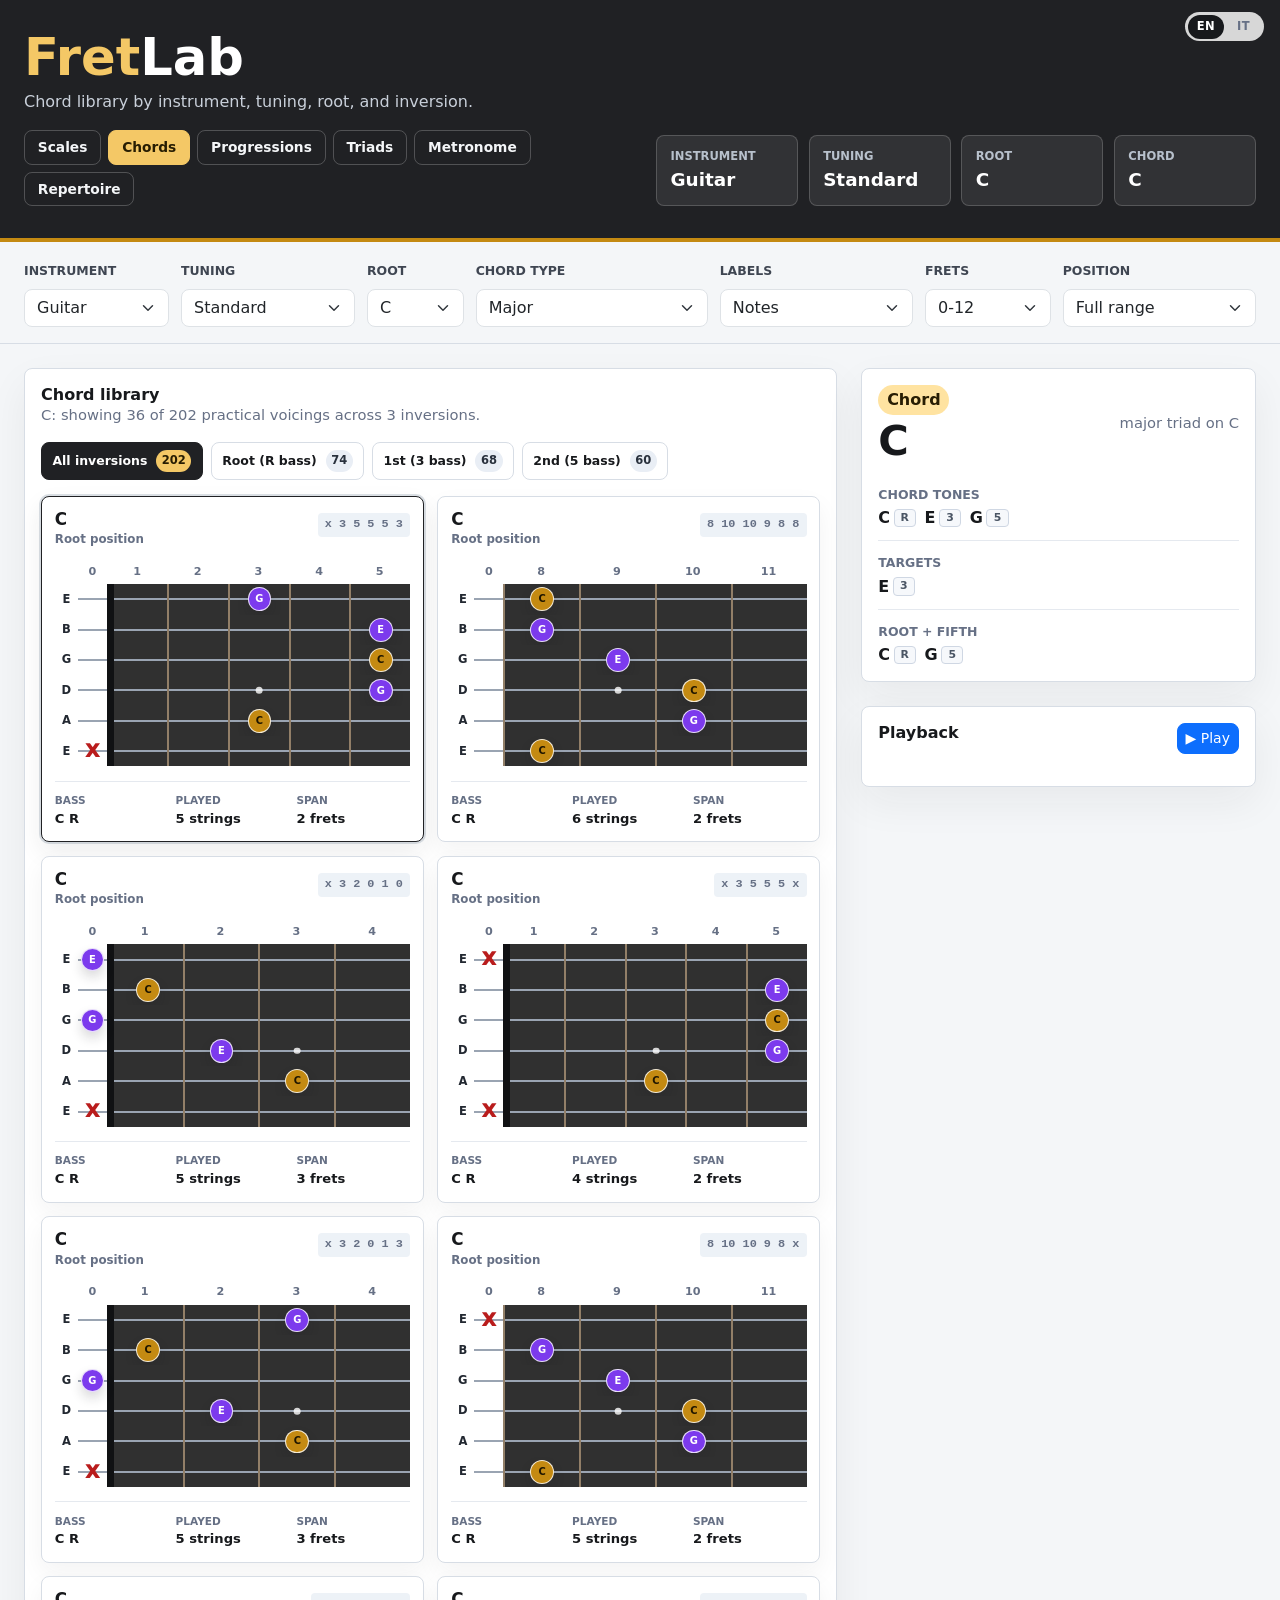
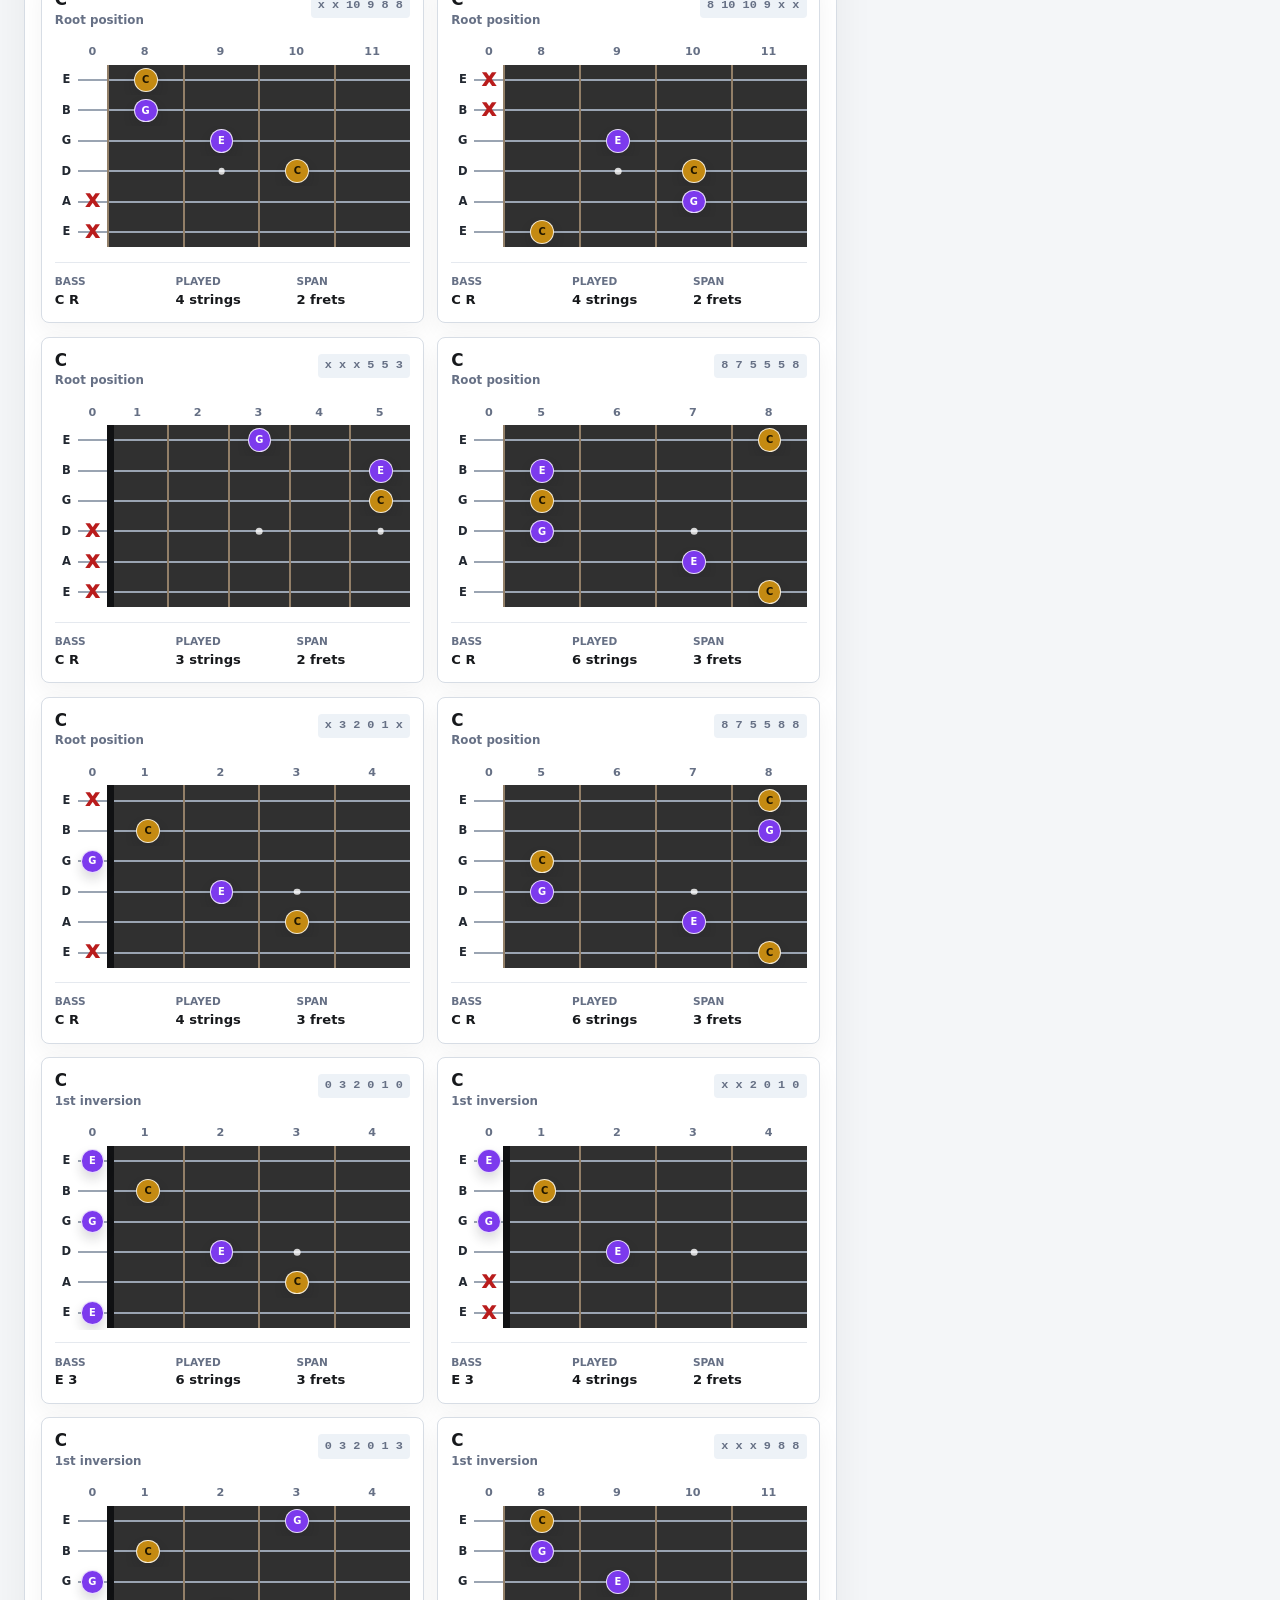
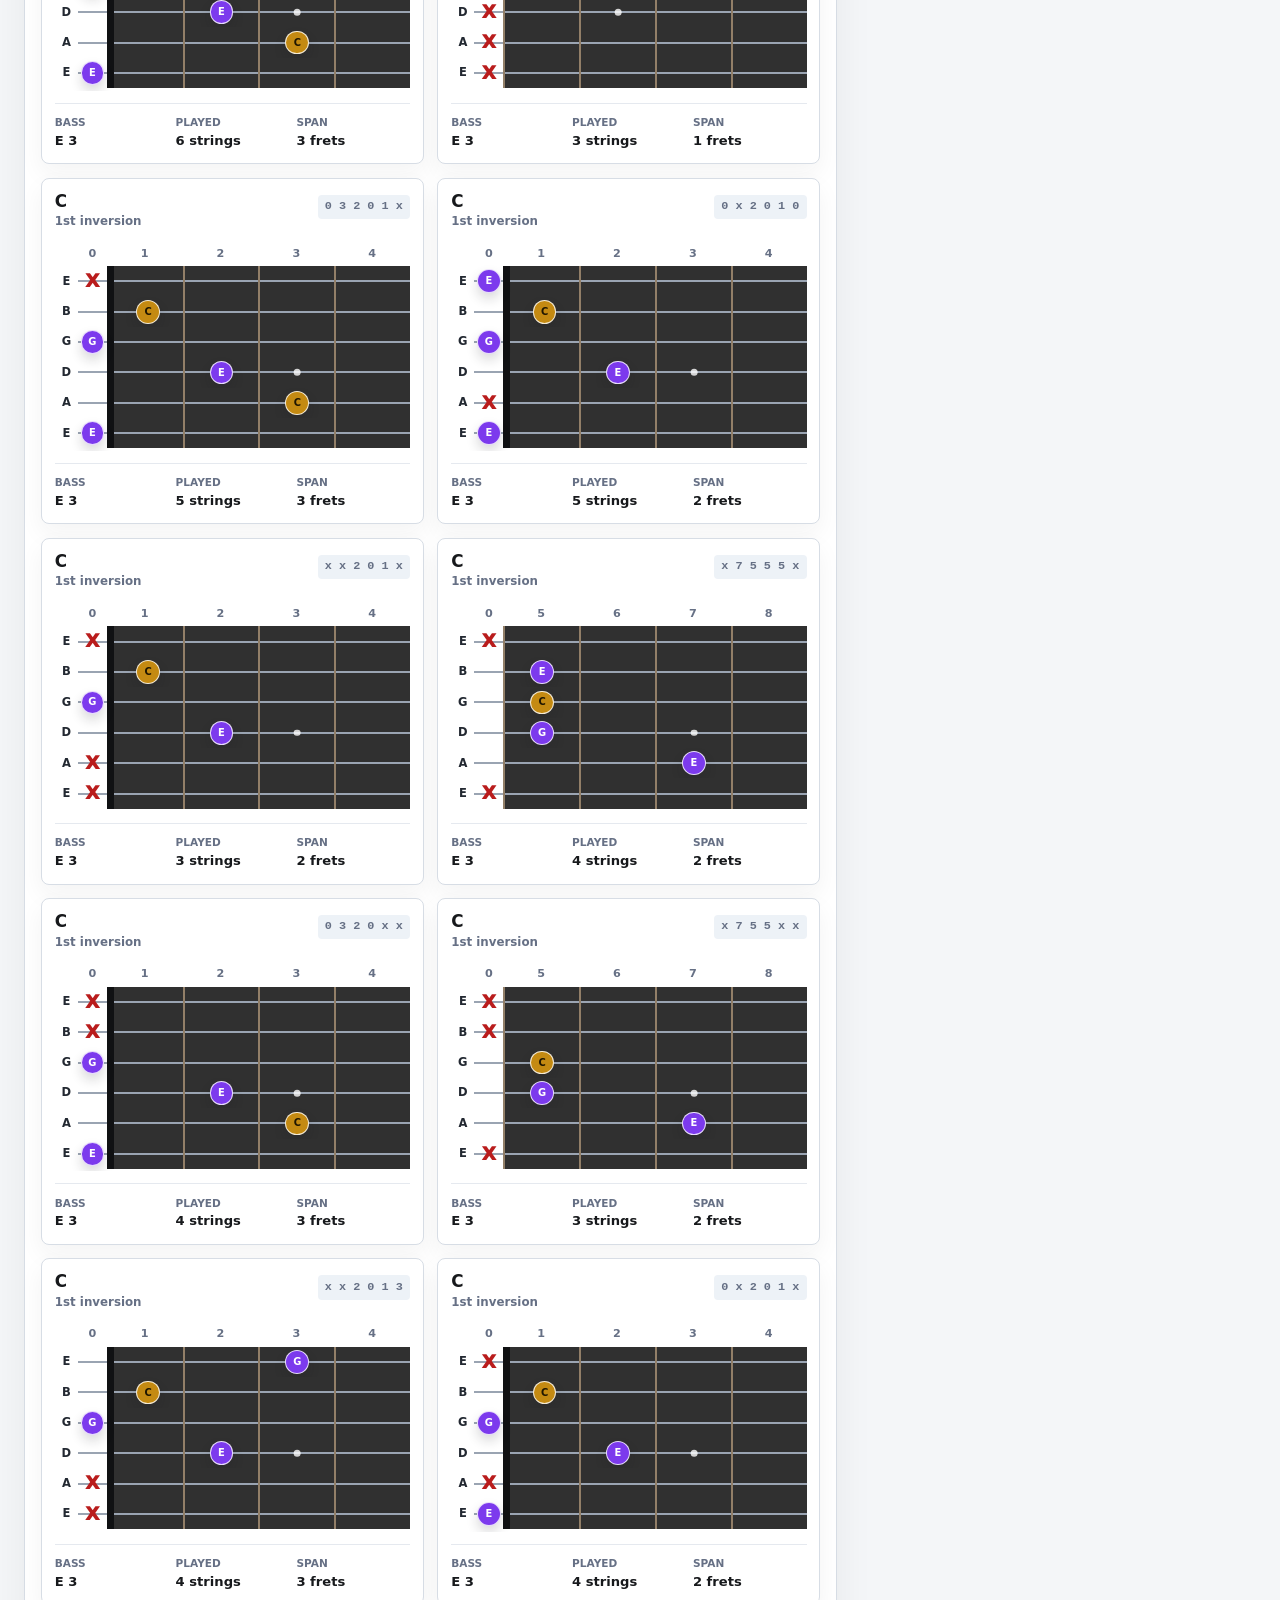
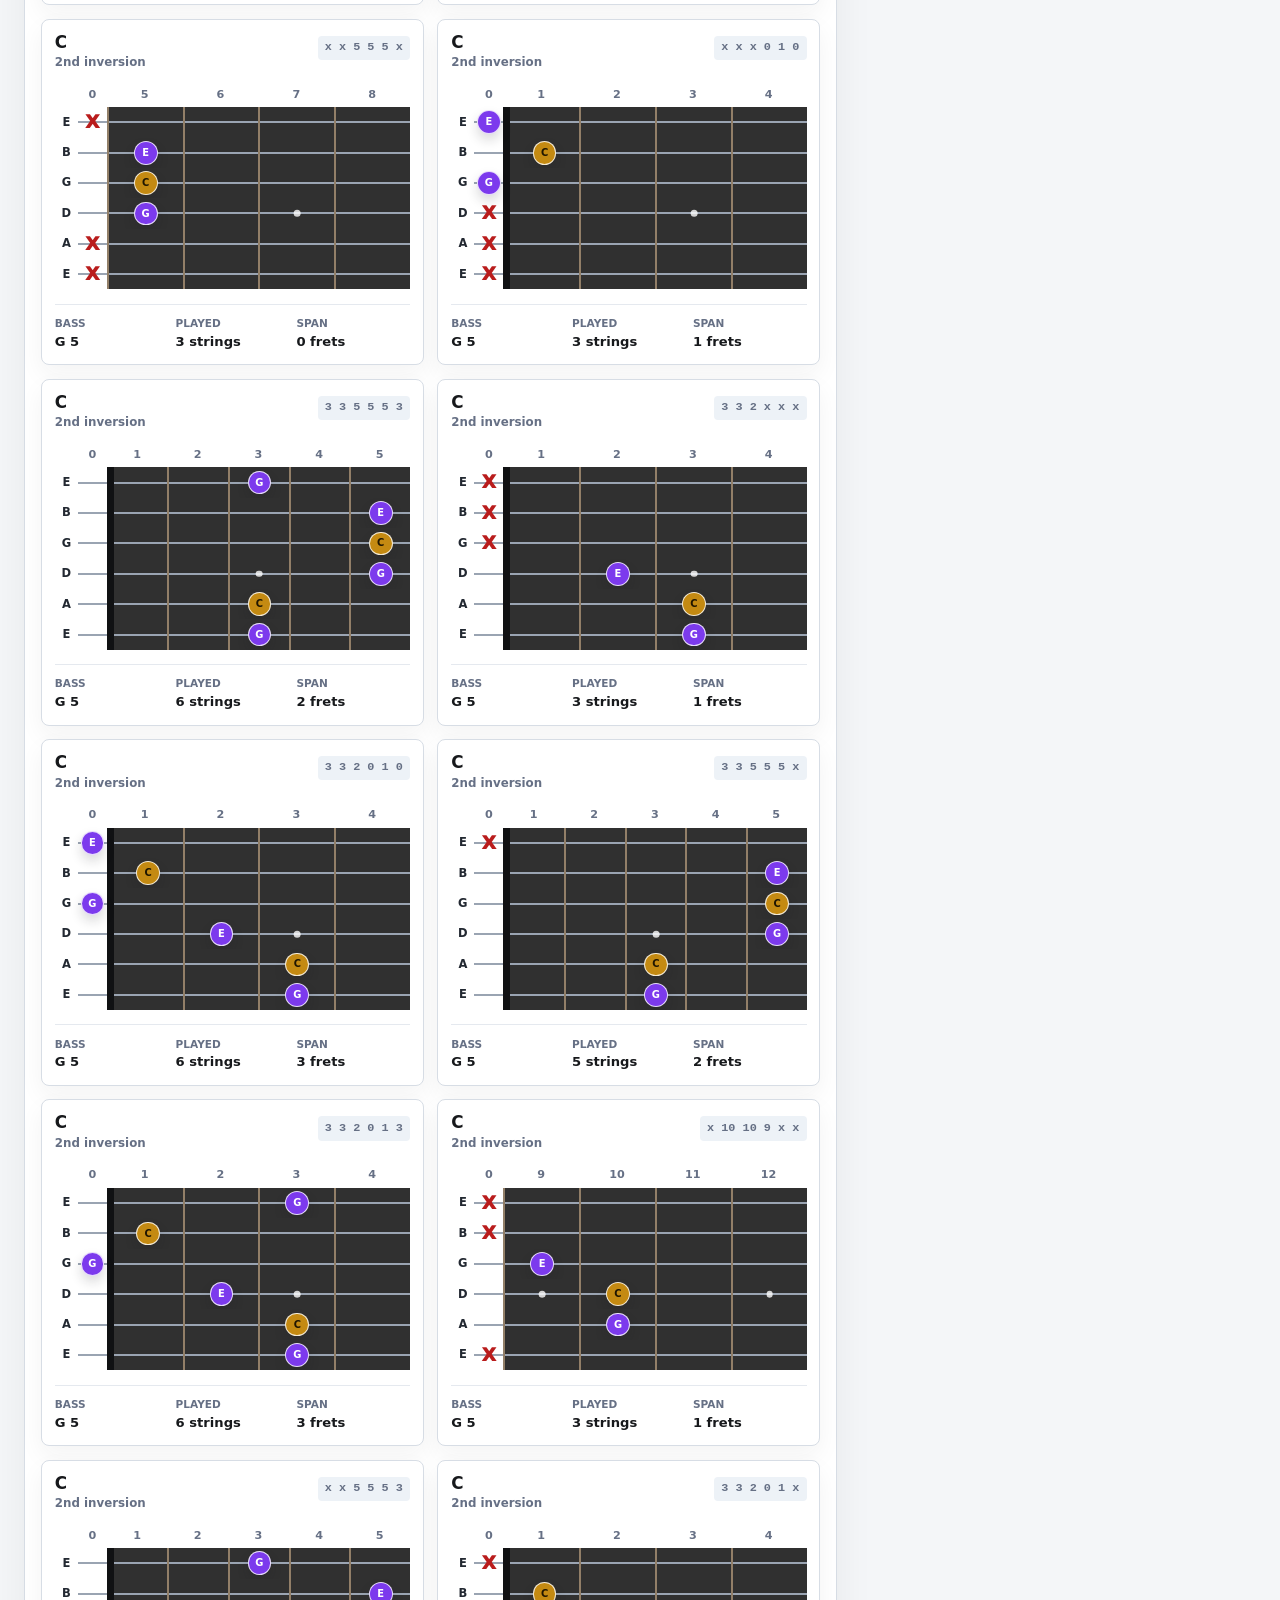
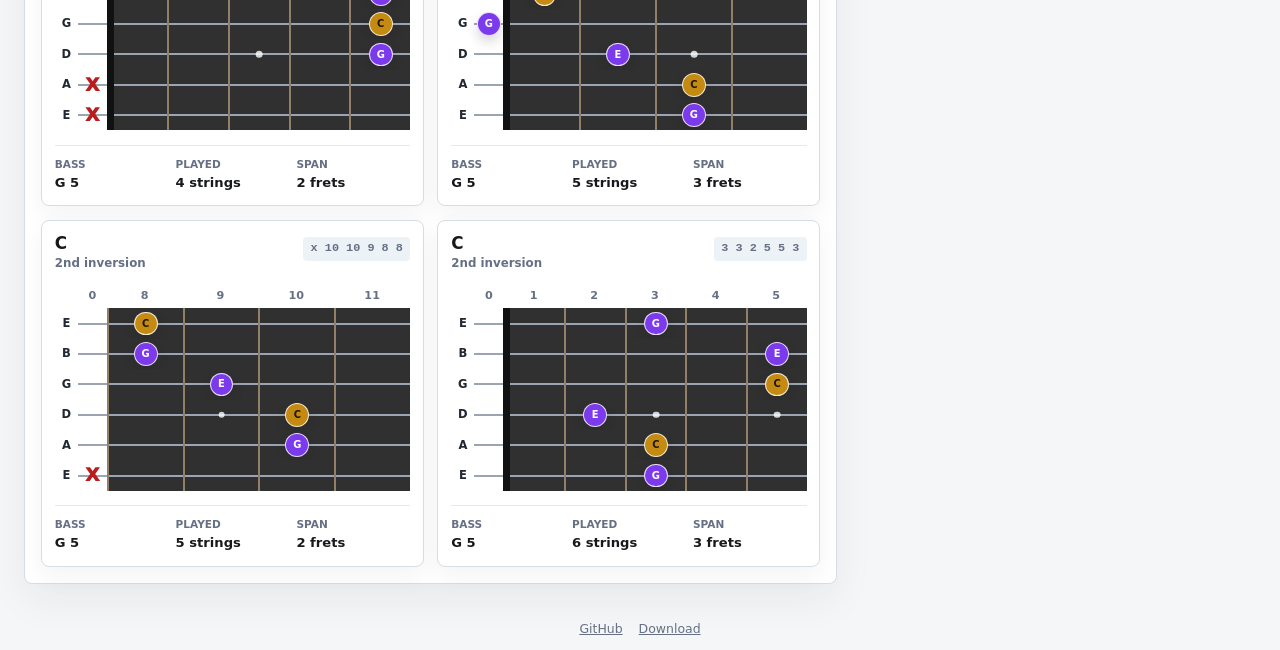
==== commit 3a4717dc: "Repertoire" ====
--- a/chords.html
+++ b/chords.html
@@ -21,6 +21,7 @@
                 <a class="tool-nav-link" href="progressions.html">Progressions</a>
                 <a class="tool-nav-link" href="triads.html">Triads</a>
                 <a class="tool-nav-link" href="metronome.html">Metronome</a>
+                <a class="tool-nav-link" href="repertoire.html">Repertoire</a>
               </nav>
             </div>
             <div class="session-strip session-strip--chords" aria-label="Current session">
--- a/assets/app.css
+++ b/assets/app.css
@@ -58,6 +58,95 @@
   color: var(--ink);
 }
 
+.repertoire-filters {
+  display: grid;
+  grid-template-columns: minmax(14rem, 2fr) repeat(2, minmax(10rem, 1fr));
+  gap: .75rem;
+  margin-bottom: 1.25rem;
+}
+
+.repertoire-list {
+  display: grid;
+  grid-template-columns: repeat(auto-fill, minmax(min(100%, 22rem), 1fr));
+  gap: 1rem;
+}
+
+.repertoire-card {
+  display: flex;
+  flex-direction: column;
+  min-width: 0;
+  padding: 1rem;
+  border: 1px solid var(--line);
+  border-radius: 10px;
+  background: #fff;
+}
+
+.repertoire-card-header {
+  padding-bottom: .75rem;
+  border-bottom: 1px solid var(--line);
+}
+
+.repertoire-title {
+  margin: 0;
+  font-size: 1.05rem;
+  font-weight: 800;
+}
+
+.repertoire-artist {
+  margin: .2rem 0 0;
+  color: var(--muted);
+  font-size: .88rem;
+}
+
+.repertoire-context-label {
+  margin: .8rem 0 .45rem;
+  color: var(--muted);
+  font-size: .7rem;
+  font-weight: 800;
+  letter-spacing: .06em;
+  text-transform: uppercase;
+}
+
+.repertoire-contexts {
+  display: grid;
+  gap: .55rem;
+}
+
+.repertoire-context {
+  padding: .65rem;
+  border-radius: 8px;
+  background: var(--app-bg);
+}
+
+.repertoire-context-heading {
+  display: flex;
+  flex-wrap: wrap;
+  justify-content: space-between;
+  gap: .35rem .75rem;
+  font-size: .8rem;
+}
+
+.repertoire-context-heading span,
+.repertoire-context p {
+  color: var(--muted);
+}
+
+.repertoire-context p {
+  margin: .35rem 0 0;
+  font-size: .78rem;
+  line-height: 1.45;
+}
+
+.repertoire-links {
+  margin-top: auto;
+  padding-top: .85rem;
+}
+
+.repertoire-empty {
+  padding: 2rem 0;
+  text-align: center;
+}
+
 .app-header {
   position: relative;
   color: #fff;
@@ -1784,6 +1873,10 @@
     grid-template-columns: 1fr;
   }
 
+  .repertoire-filters {
+    grid-template-columns: 1fr;
+  }
+
   .triad-trainer-grid {
     grid-template-columns: repeat(2, minmax(0, 1fr));
   }
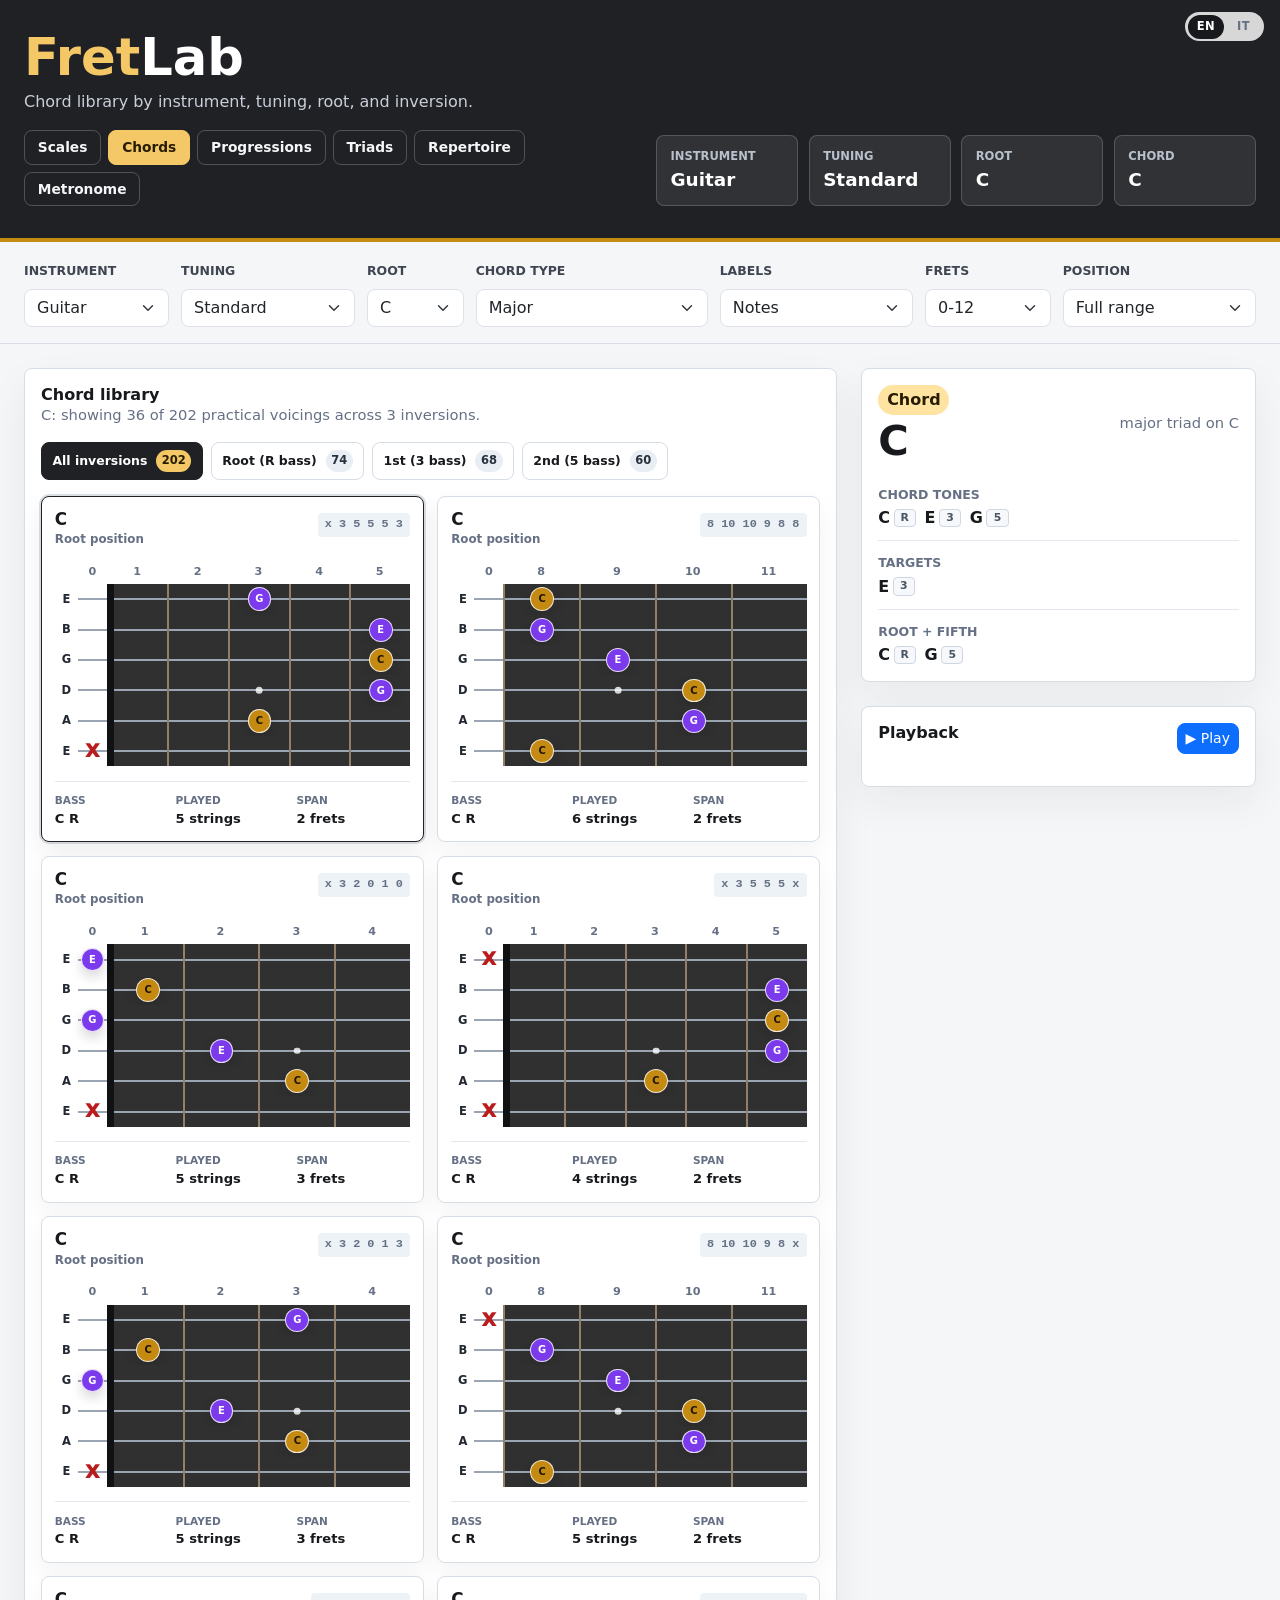
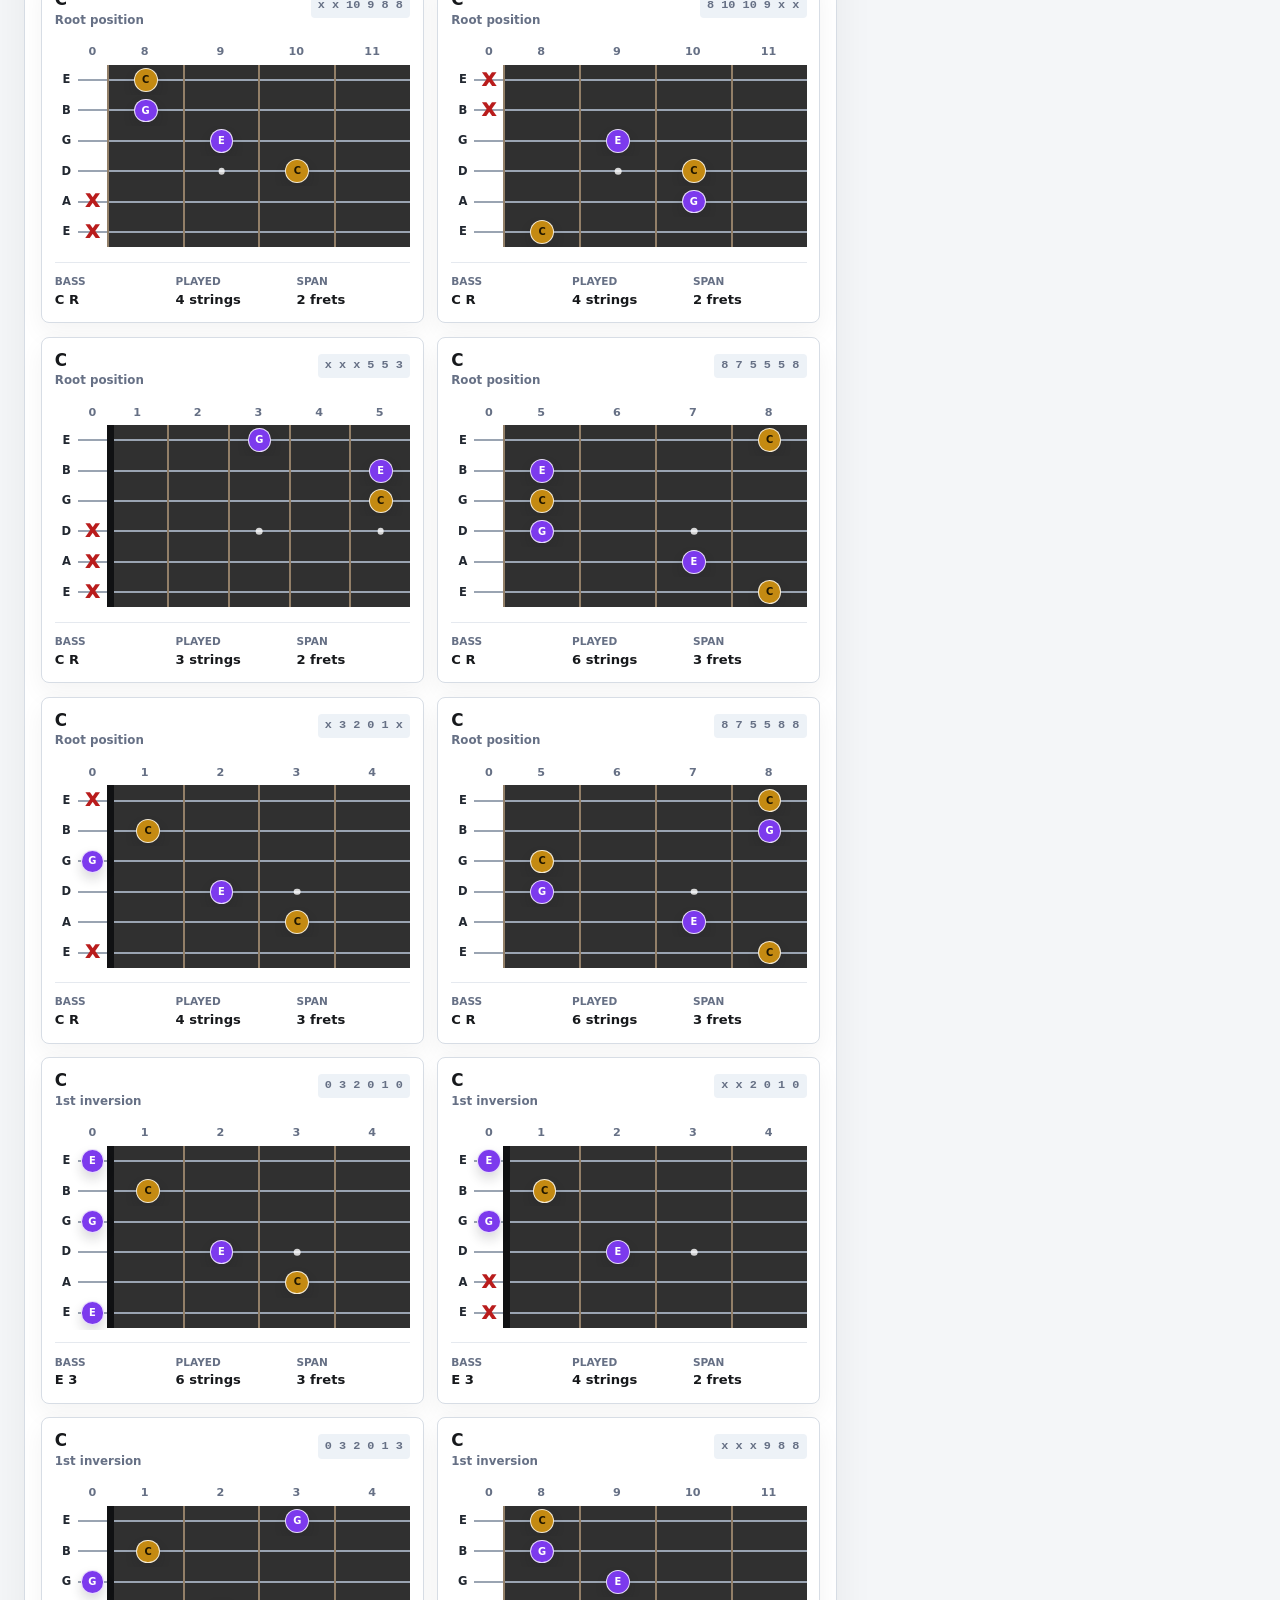
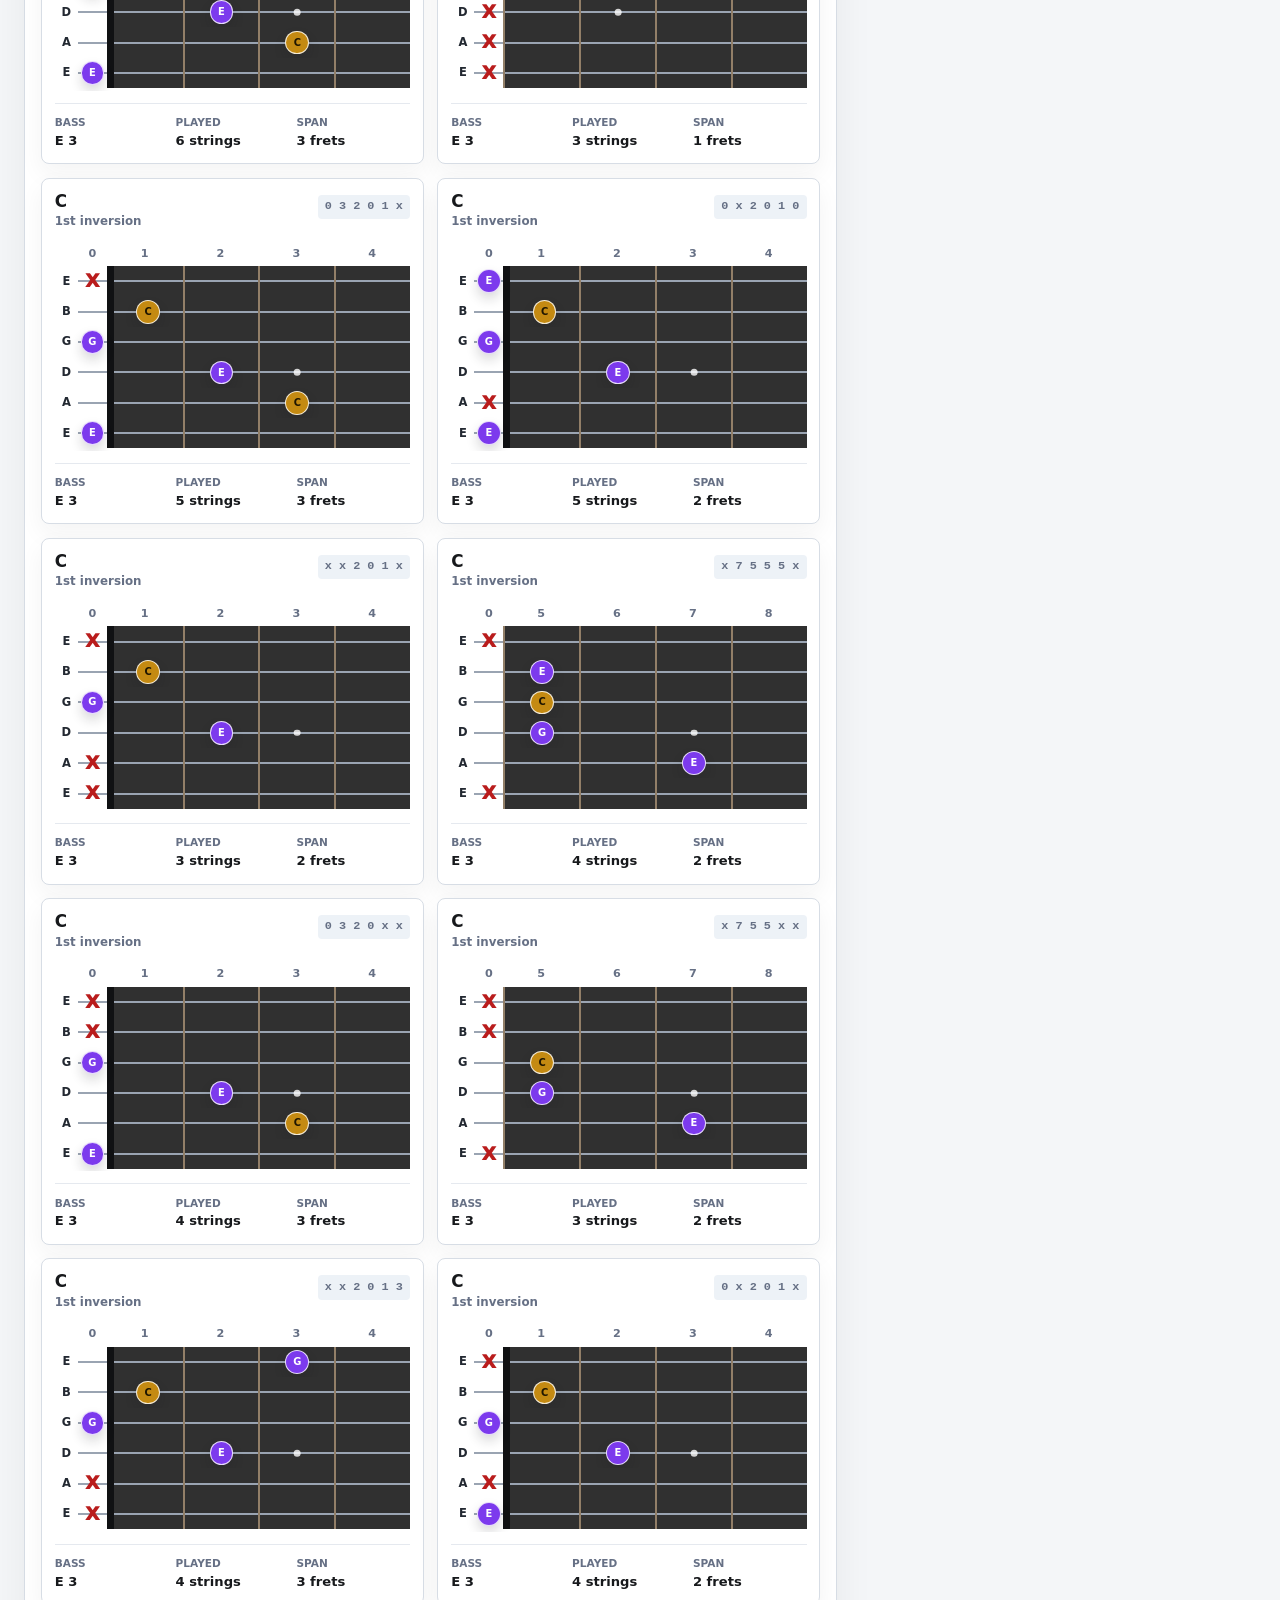
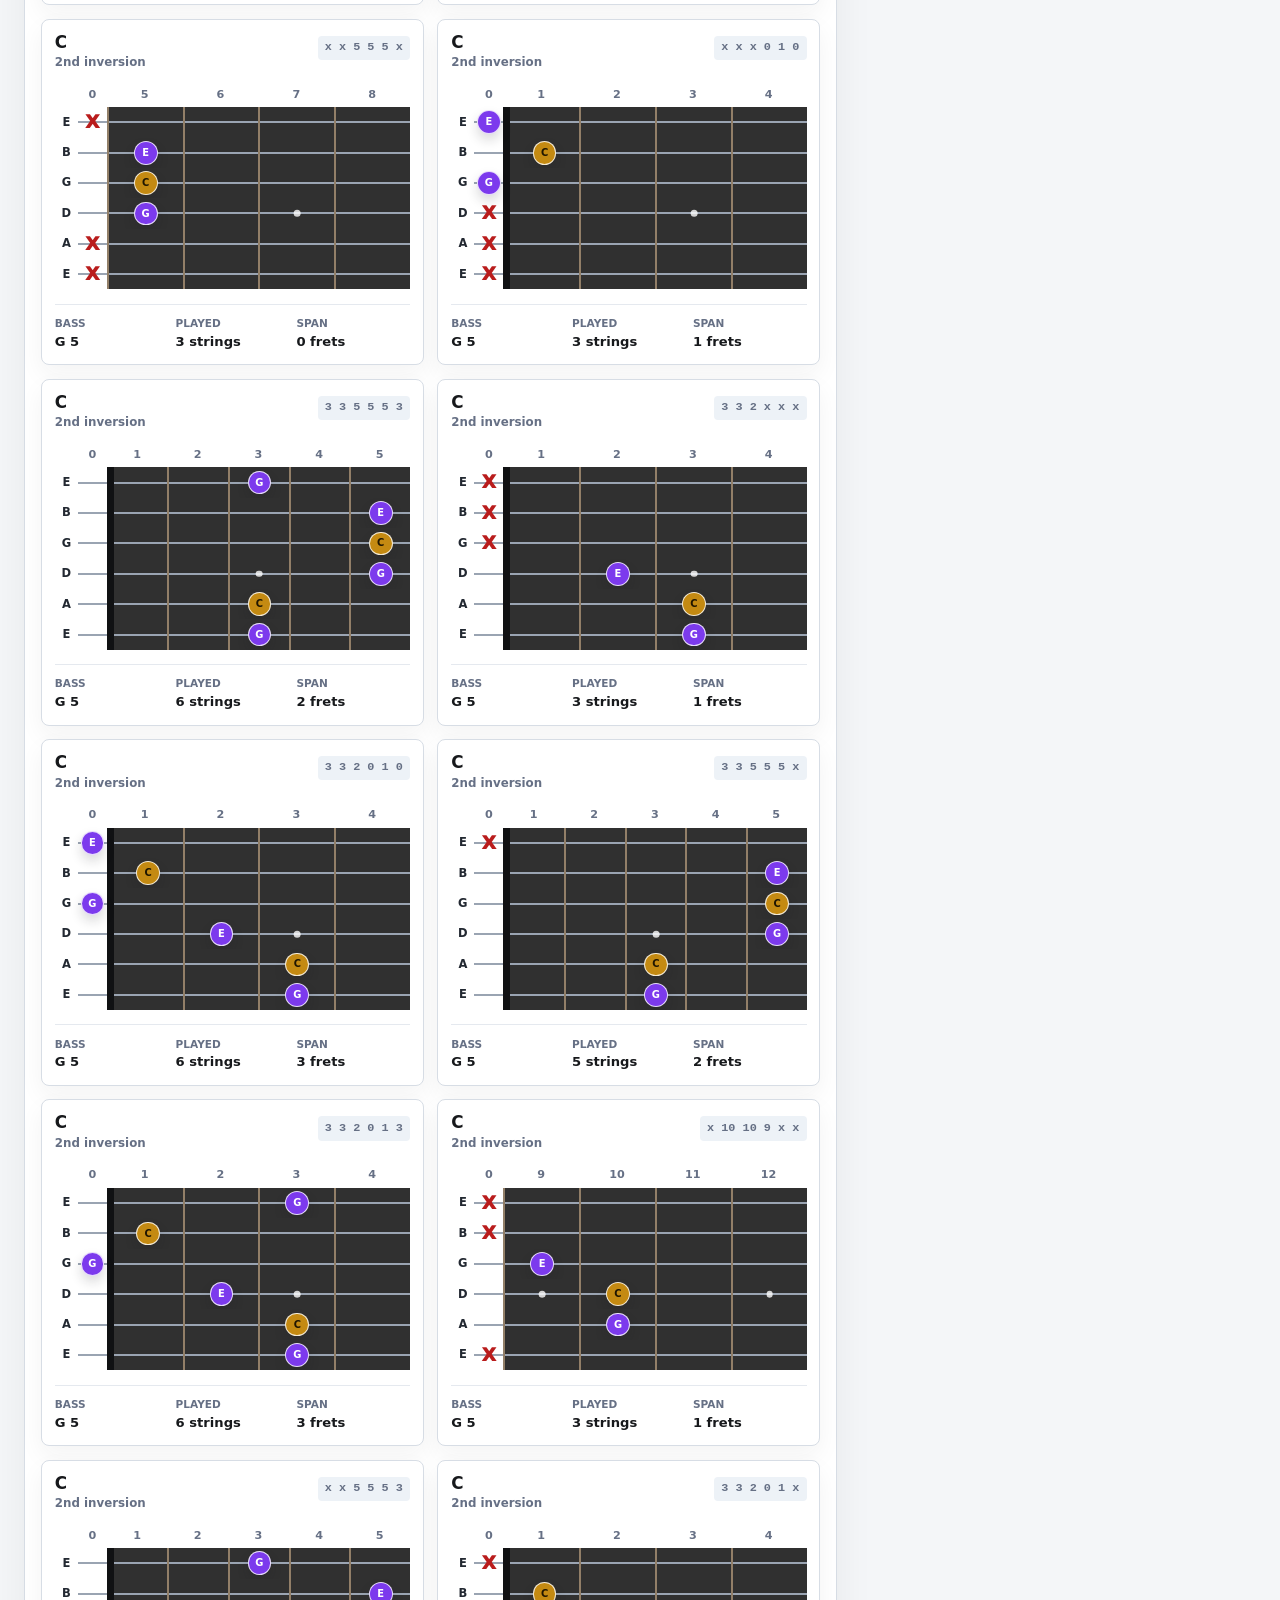
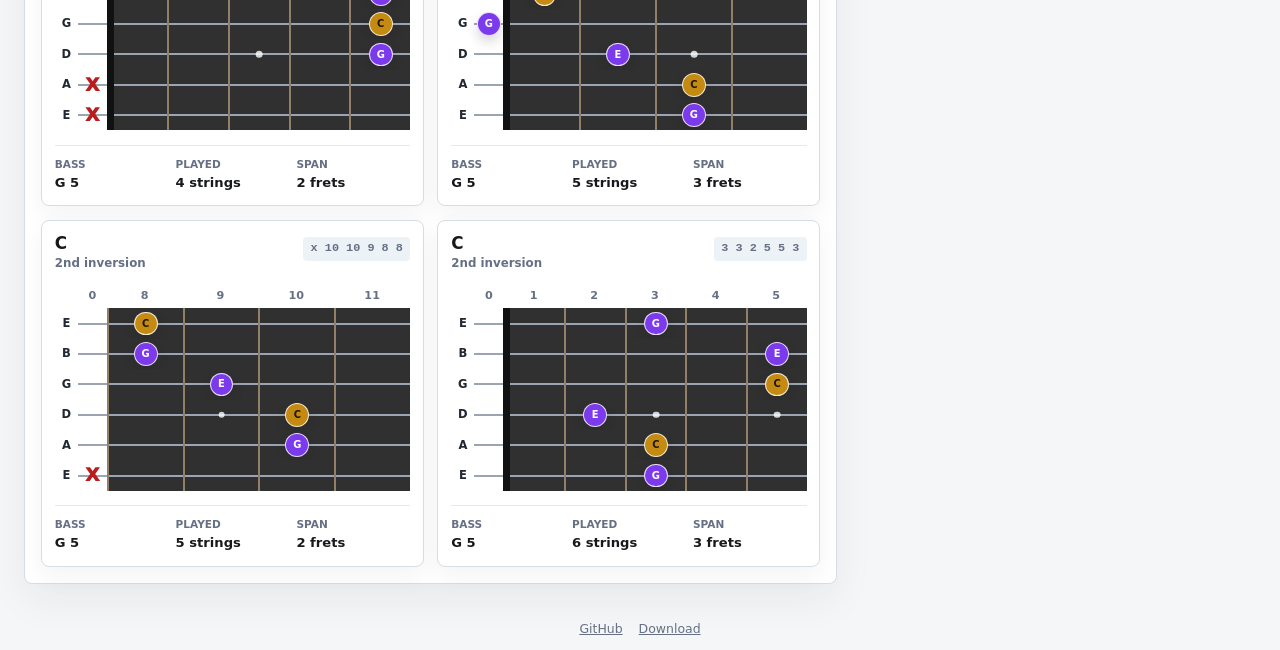
==== commit a3c3c419: "Add song examples and streamline progression tools" ====
--- a/chords.html
+++ b/chords.html
@@ -20,8 +20,8 @@
                 <a class="tool-nav-link is-active" href="chords.html">Chords</a>
                 <a class="tool-nav-link" href="progressions.html">Progressions</a>
                 <a class="tool-nav-link" href="triads.html">Triads</a>
+                <a class="tool-nav-link" href="repertoire.html">Repertoire</a>
                 <a class="tool-nav-link" href="metronome.html">Metronome</a>
-                <a class="tool-nav-link" href="repertoire.html">Repertoire</a>
               </nav>
             </div>
             <div class="session-strip session-strip--chords" aria-label="Current session">
--- a/assets/app.css
+++ b/assets/app.css
@@ -360,6 +360,155 @@
   padding-bottom: .25rem;
 }
 
+.progression-examples {
+  display: grid;
+  gap: .6rem;
+}
+
+.progression-example {
+  display: grid;
+  grid-template-columns: minmax(0, 1fr) auto;
+  gap: .45rem 1rem;
+  padding: .75rem .85rem;
+  border: 1px solid var(--line);
+  border-radius: .7rem;
+  background: #fff;
+}
+
+.progression-example-heading {
+  display: flex;
+  grid-column: 1 / -1;
+  align-items: center;
+  justify-content: space-between;
+  gap: .75rem;
+}
+
+.progression-example-heading > div {
+  display: flex;
+  min-width: 0;
+  align-items: baseline;
+  gap: .45rem;
+}
+
+.progression-example-heading h3 {
+  margin: 0;
+  font-size: .95rem;
+}
+
+.progression-example-heading p {
+  margin: 0;
+  color: var(--muted);
+  font-size: .82rem;
+}
+
+.progression-example-heading p::before {
+  content: "·";
+  margin-right: .45rem;
+}
+
+.progression-example-note {
+  grid-column: 1;
+  margin: 0;
+  color: var(--muted);
+  font-size: .8rem;
+  line-height: 1.35;
+}
+
+.progression-match {
+  flex: 0 0 auto;
+  padding: .2rem .45rem;
+  border-radius: 999px;
+  font-size: .64rem;
+  font-weight: 700;
+  letter-spacing: .03em;
+  text-transform: uppercase;
+  color: var(--muted);
+  background: var(--panel-bg);
+}
+
+.progression-match-exact {
+  color: #116149;
+  background: #dff7ec;
+}
+
+.progression-match-section {
+  color: #76520a;
+  background: #fff0c7;
+}
+
+.progression-example-details {
+  display: flex;
+  grid-column: 1;
+  flex-wrap: wrap;
+  gap: .3rem 1rem;
+  margin: 0;
+}
+
+.progression-example-details div {
+  display: flex;
+  min-width: 0;
+  align-items: baseline;
+  gap: .3rem;
+}
+
+.progression-example-details dt {
+  color: var(--muted);
+  font-size: .64rem;
+  font-weight: 700;
+  letter-spacing: .04em;
+  text-transform: uppercase;
+}
+
+.progression-example-details dd {
+  margin: 0;
+  font-size: .8rem;
+  overflow-wrap: anywhere;
+}
+
+.progression-example .progression-example-links {
+  grid-column: 2;
+  grid-row: 2 / span 2;
+  align-self: end;
+  margin: 0;
+}
+
+@media (max-width: 575.98px) {
+  .progression-example {
+    grid-template-columns: 1fr;
+  }
+
+  .progression-example-heading {
+    align-items: flex-start;
+  }
+
+  .progression-example-heading > div {
+    display: block;
+  }
+
+  .progression-example-heading p::before {
+    content: none;
+  }
+
+  .progression-match {
+    margin: 0;
+  }
+
+  .progression-example-details {
+    grid-column: 1;
+    gap: .25rem .7rem;
+  }
+
+  .progression-example-note {
+    grid-column: 1;
+  }
+
+  .progression-example .progression-example-links {
+    grid-column: 1;
+    grid-row: auto;
+    justify-content: flex-start;
+  }
+}
+
 .progression-bar {
   display: grid;
   position: relative;
@@ -715,6 +864,22 @@
   gap: .5rem;
   min-height: 2.75rem;
   white-space: normal;
+}
+
+.progression-layer-grid {
+  gap: .4rem;
+}
+
+.progression-layer-grid .layer-button {
+  min-height: 2.2rem;
+  padding: .35rem .5rem;
+  gap: .4rem;
+  font-size: .78rem;
+}
+
+.progression-layer-grid .layer-dot {
+  width: .65rem;
+  height: .65rem;
 }
 
 .layer-dot {
